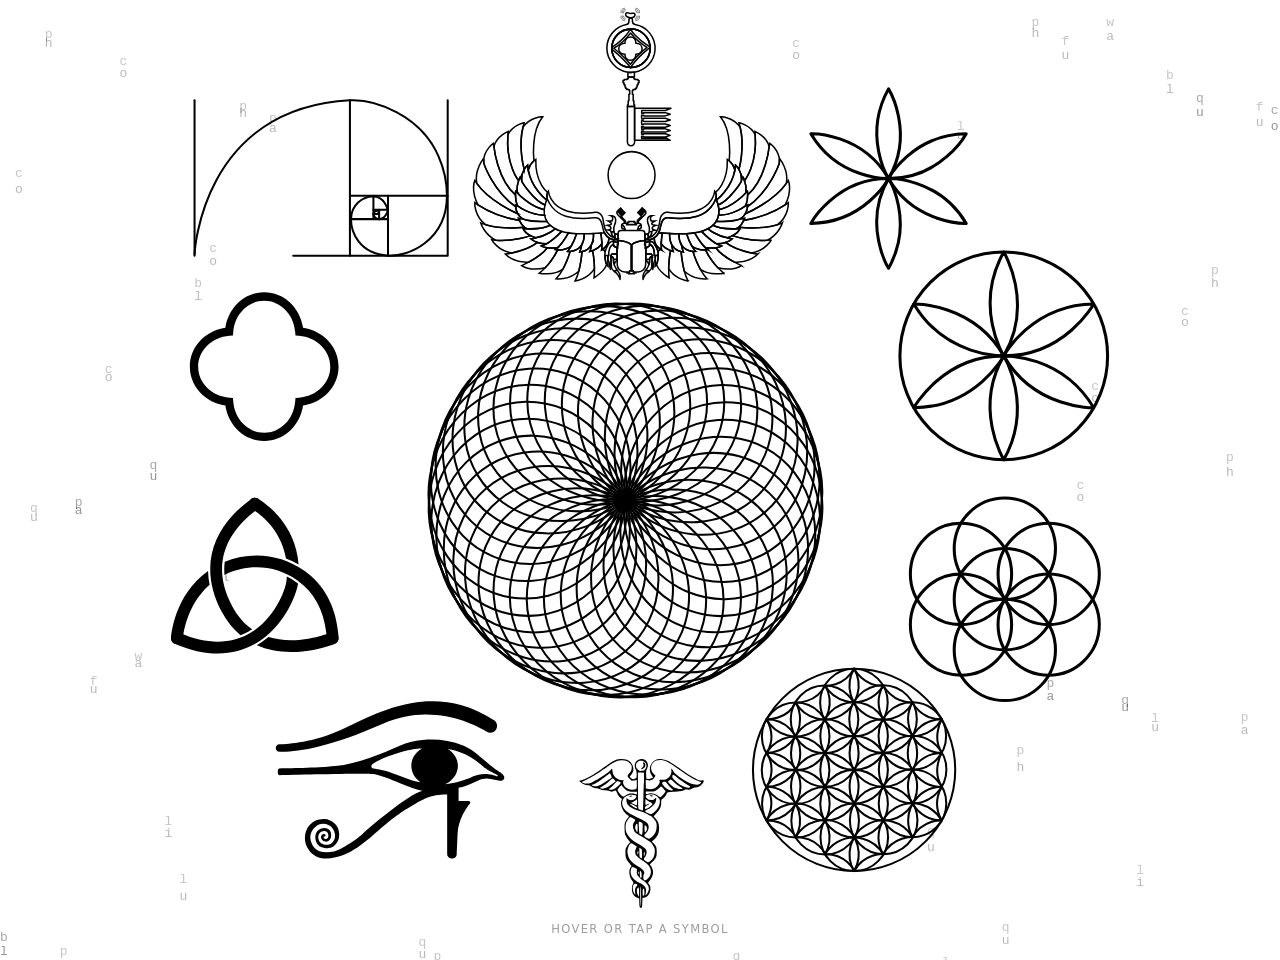
==== index.html @ 52371095 "Keep Matrix rain behind sigil; use cosmology phrases White plate under art, no opacity dulling; dark" ====
<!DOCTYPE html>
<html lang="en">
<head>
  <meta charset="UTF-8" />
  <meta name="viewport" content="width=device-width, initial-scale=1" />
  <meta name="description" content="Blessed Raven — landing." />
  <meta name="theme-color" content="#ffffff" />
  <title>Blessed Raven</title>
  <link rel="stylesheet" href="styles.css" />
</head>
<body>
  <main class="landing" id="top" aria-label="Blessed Raven">
    <canvas class="matrix" data-matrix aria-hidden="true"></canvas>
    <div class="mark" data-mark>
      <div class="mark-plate" aria-hidden="true"></div>
      <div class="mark-host" data-mark-host></div>
      <svg class="hits" viewBox="0 0 923.86 886.31" role="group" aria-label="Sigil links">
        <!-- Center stays still -->
        <a class="hotspot hotspot-center" href="#" aria-label="Blessed Raven — home">
          <circle class="hit" cx="447.56" cy="484.96" r="155" />
          <text class="hit-label" x="447.56" y="484.96" text-anchor="middle" dy="0.35em">Home</text>
        </a>

        <!-- Outer hotspots track the orbit -->
        <g class="hits-orbit">
          <!-- N — crow → GitHub -->
          <a class="hotspot" href="https://github.com/BlessedRaven/blessedraven" aria-label="GitHub" rel="noopener noreferrer" target="_blank">
            <circle class="hit" cx="453.56" cy="145" r="100" />
            <text class="hit-label" x="453.56" y="145" text-anchor="middle" dy="0.35em">GitHub</text>
          </a>
          <!-- NW -->
          <a class="hotspot is-soon" href="#soon" aria-label="Archive — coming soon">
            <circle class="hit" cx="148" cy="167" r="90" />
            <text class="hit-label" x="148" y="167" text-anchor="middle" dy="0.35em">Archive</text>
          </a>
          <!-- W -->
          <a class="hotspot is-soon" href="#soon" aria-label="Orbit — coming soon">
            <circle class="hit" cx="91.8" cy="353" r="85" />
            <text class="hit-label" x="91.8" y="353" text-anchor="middle" dy="0.35em">Orbit</text>
          </a>
          <!-- SW -->
          <a class="hotspot is-soon" href="#soon" aria-label="Wings — coming soon">
            <circle class="hit" cx="90" cy="555" r="90" />
            <text class="hit-label" x="90" y="555" text-anchor="middle" dy="0.35em">Wings</text>
          </a>
          <!-- S — Fund placeholder (wire later) -->
          <a class="hotspot is-soon" href="#soon" aria-label="Fund — coming soon">
            <circle class="hit" cx="462" cy="820" r="90" />
            <text class="hit-label" x="462" y="820" text-anchor="middle" dy="0.35em">Fund</text>
          </a>
          <!-- SE -->
          <a class="hotspot is-soon" href="#soon" aria-label="Nest — coming soon">
            <circle class="hit" cx="672.71" cy="750.29" r="105" />
            <text class="hit-label" x="672.71" y="750.29" text-anchor="middle" dy="0.35em">Nest</text>
          </a>
          <!-- E -->
          <a class="hotspot is-soon" href="#soon" aria-label="Lattice — coming soon">
            <circle class="hit" cx="821.16" cy="582.19" r="100" />
            <text class="hit-label" x="821.16" y="582.19" text-anchor="middle" dy="0.35em">Lattice</text>
          </a>
          <!-- NE -->
          <a class="hotspot is-soon" href="#soon" aria-label="Bloom — coming soon">
            <circle class="hit" cx="820.1" cy="342.59" r="100" />
            <text class="hit-label" x="820.1" y="342.59" text-anchor="middle" dy="0.35em">Bloom</text>
          </a>
        </g>
      </svg>
    </div>
    <p class="hint">Hover or tap a symbol</p>
    <p id="soon" class="soon" tabindex="-1">Coming soon.</p>
  </main>
  <script src="app.js" defer></script>
</body>
</html>
---- styles.css ----
/* Blessed Raven — landing (A breathe + C outer orbit) */

*,
*::before,
*::after {
  box-sizing: border-box;
}

html,
body {
  margin: 0;
  min-height: 100%;
  background: #fff;
  color: #121212;
  font-family: system-ui, -apple-system, Segoe UI, Roboto, Helvetica, Arial, sans-serif;
  -webkit-font-smoothing: antialiased;
}

body {
  min-height: 100vh;
  min-height: 100dvh;
  overflow-x: hidden;
}

.landing {
  position: relative;
  min-height: 100vh;
  min-height: 100dvh;
  display: flex;
  flex-direction: column;
  align-items: center;
  justify-content: center;
  gap: 0.85rem;
  padding:
    max(0.5rem, env(safe-area-inset-top))
    max(0.35rem, env(safe-area-inset-right))
    max(0.75rem, env(safe-area-inset-bottom))
    max(0.35rem, env(safe-area-inset-left));
  background: #fff;
  overflow: hidden;
}

.matrix {
  position: absolute;
  inset: 0;
  width: 100%;
  height: 100%;
  z-index: 0;
  pointer-events: none;
  opacity: 1;
}

.landing > .mark,
.landing > .hint,
.landing > .soon {
  position: relative;
  z-index: 1;
}

.mark {
  position: relative;
  /* Near full-viewport / ~2x prior presence */
  width: min(100vw, calc(100dvh * 923.86 / 886.31), 2000px);
  max-width: none;
  aspect-ratio: 923.86 / 886.31;
  transform-origin: 50% 55%;
  will-change: transform, filter;
  isolation: isolate;
}

/* Keeps Matrix rain from showing through / tinting the black strokes */
.mark-plate {
  position: absolute;
  inset: 4%;
  border-radius: 50%;
  background: #fff;
  z-index: 0;
  pointer-events: none;
}

.mark-host,
.hits {
  z-index: 1;
}

/* A — quiet breathe on the whole mark */
.mark.is-ready {
  animation: br-breathe 9.5s cubic-bezier(0.45, 0.05, 0.55, 0.95) infinite;
  filter: drop-shadow(0 0 0 rgba(18, 18, 18, 0));
}

@keyframes br-breathe {
  0%,
  100% {
    transform: scale(1);
    filter: drop-shadow(0 0 2px rgba(18, 18, 18, 0.08));
  }
  50% {
    transform: scale(1.082);
    filter: drop-shadow(0 0 42px rgba(18, 18, 18, 0.32));
  }
}

/* Center expands a touch more (lungs); outer lag via delayed orbit breathe */
.mark-host svg.sigil .center {
  transform-box: view-box;
  transform-origin: 447.56px 484.96px;
  animation: br-center-breath 9.5s cubic-bezier(0.45, 0.05, 0.55, 0.95) infinite;
}

@keyframes br-center-breath {
  0%,
  100% {
    transform: scale(1);
  }
  50% {
    transform: scale(1.052);
  }
}

.mark-host,
.mark-host svg.sigil,
.mark-host img.sigil-fallback {
  position: absolute;
  inset: 0;
  width: 100%;
  height: 100%;
  display: block;
  overflow: visible;
  pointer-events: none;
  user-select: none;
  -webkit-user-drag: none;
}

.mark-host img.sigil-fallback {
  object-fit: contain;
}

/* C — outer symbols slow orbit; center group stays still */
.mark-host svg.sigil .orbit,
.hits .hits-orbit {
  transform-box: view-box;
  transform-origin: 447.56px 484.96px;
  animation: br-orbit 24s ease-in-out infinite;
}

/* Outer ring lag-breathe (opacity/glow only so it doesn't fight rotate transform) */
.mark-host svg.sigil .orbit {
  animation: br-orbit 24s ease-in-out infinite;
}

@keyframes br-orbit {
  0%,
  100% {
    transform: rotate(-6.75deg);
  }
  50% {
    transform: rotate(6.75deg);
  }
}

/* Per-symbol shimmer / micro-pulse on outer art */
.mark-host svg.sigil .orbit > * {
  transform-box: fill-box;
  transform-origin: center;
  animation: br-symbol-pulse 5.5s ease-in-out infinite;
}

.mark-host svg.sigil .orbit > *:nth-child(1) { animation-delay: 0s; }
.mark-host svg.sigil .orbit > *:nth-child(2) { animation-delay: 0.4s; }
.mark-host svg.sigil .orbit > *:nth-child(3) { animation-delay: 0.8s; }
.mark-host svg.sigil .orbit > *:nth-child(4) { animation-delay: 1.2s; }
.mark-host svg.sigil .orbit > *:nth-child(5) { animation-delay: 1.6s; }
.mark-host svg.sigil .orbit > *:nth-child(6) { animation-delay: 2s; }
.mark-host svg.sigil .orbit > *:nth-child(7) { animation-delay: 2.4s; }
.mark-host svg.sigil .orbit > *:nth-child(8) { animation-delay: 2.8s; }
.mark-host svg.sigil .orbit > *:nth-child(n+9) { animation-delay: 3.2s; }

@keyframes br-symbol-pulse {
  0%,
  100% {
    filter: drop-shadow(0 0 0 transparent);
  }
  50% {
    filter: drop-shadow(0 0 10px rgba(18, 18, 18, 0.3));
  }
}

.hits .hits-orbit .hotspot {
  transform-box: fill-box;
  transform-origin: center;
  animation: br-hit-bob 4.8s ease-in-out infinite;
}

.hits .hits-orbit .hotspot:nth-child(1) { animation-delay: 0s; }
.hits .hits-orbit .hotspot:nth-child(2) { animation-delay: 0.35s; }
.hits .hits-orbit .hotspot:nth-child(3) { animation-delay: 0.7s; }
.hits .hits-orbit .hotspot:nth-child(4) { animation-delay: 1.05s; }
.hits .hits-orbit .hotspot:nth-child(5) { animation-delay: 1.4s; }
.hits .hits-orbit .hotspot:nth-child(6) { animation-delay: 1.75s; }
.hits .hits-orbit .hotspot:nth-child(7) { animation-delay: 2.1s; }
.hits .hits-orbit .hotspot:nth-child(8) { animation-delay: 2.45s; }

@keyframes br-hit-bob {
  0%,
  100% {
    transform: scale(1);
  }
  50% {
    transform: scale(1.06);
  }
}

.hits {
  position: absolute;
  inset: 0;
  width: 100%;
  height: 100%;
  overflow: visible;
}

.hits .hotspot {
  pointer-events: auto;
  cursor: pointer;
  outline: none;
}

.hits .hit {
  fill: rgba(18, 18, 18, 0);
  stroke: rgba(18, 18, 18, 0);
  stroke-width: 2;
  transition: fill 160ms ease, stroke 160ms ease;
}

.hits .hit-label {
  fill: #121212;
  font-family: system-ui, -apple-system, Segoe UI, Roboto, Helvetica, Arial, sans-serif;
  font-size: 26px;
  font-weight: 600;
  letter-spacing: 0.02em;
  opacity: 0;
  pointer-events: none;
  paint-order: stroke fill;
  stroke: rgba(255, 255, 255, 0.94);
  stroke-width: 6px;
  stroke-linejoin: round;
  transition: opacity 160ms ease;
}

.hits .hotspot:hover .hit,
.hits .hotspot:focus-visible .hit {
  fill: rgba(18, 18, 18, 0.06);
  stroke: rgba(18, 18, 18, 0.55);
}

.hits .hotspot:hover .hit-label,
.hits .hotspot:focus-visible .hit-label {
  opacity: 1;
}

.hits .hotspot.is-soon:hover .hit,
.hits .hotspot.is-soon:focus-visible .hit {
  fill: rgba(18, 18, 18, 0.04);
  stroke: rgba(18, 18, 18, 0.28);
}

.hint {
  margin: 0;
  font-size: 0.72rem;
  letter-spacing: 0.12em;
  text-transform: uppercase;
  color: rgba(18, 18, 18, 0.42);
}

.soon {
  position: absolute;
  width: 1px;
  height: 1px;
  padding: 0;
  margin: -1px;
  overflow: hidden;
  clip: rect(0, 0, 0, 0);
  white-space: nowrap;
  border: 0;
}

.soon:focus {
  position: static;
  width: auto;
  height: auto;
  margin: 0;
  clip: auto;
  overflow: visible;
  white-space: normal;
  font-size: 0.9rem;
  color: rgba(18, 18, 18, 0.55);
  outline: 2px solid rgba(18, 18, 18, 0.35);
  outline-offset: 4px;
  padding: 0.35rem 0.6rem;
}

@media (max-width: 640px) {
  .mark {
    width: min(100vw, calc(100dvh * 923.86 / 886.31), 2000px);
  }

  .hits .hit-label {
    font-size: 32px;
  }

  .hint {
    font-size: 0.66rem;
  }
}

@media (prefers-reduced-motion: reduce) {
  .matrix {
    display: none;
  }

  .mark.is-ready,
  .mark-host svg.sigil .center,
  .mark-host svg.sigil .orbit,
  .mark-host svg.sigil .orbit > *,
  .hits .hits-orbit,
  .hits .hits-orbit .hotspot {
    animation: none !important;
  }

  .mark {
    opacity: 1;
    transform: none;
    filter: none;
  }

  .hits .hit,
  .hits .hit-label {
    transition: none;
  }
}
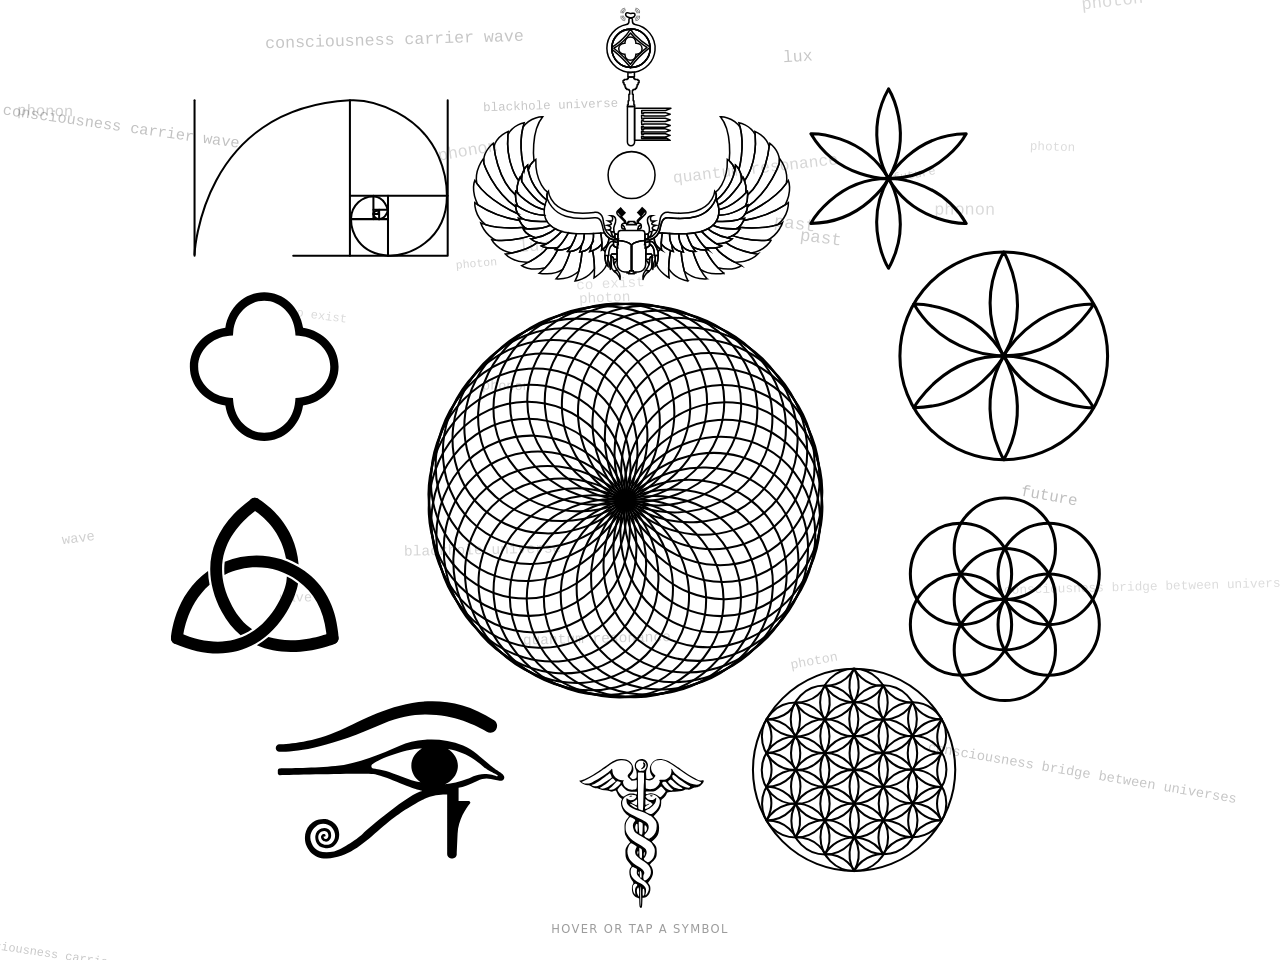
==== commit 31993a7b: "Rebuild landing: 360 orbit, softer breath, floating phrases Remove white box; replace Matrix columns" ====
--- a/index.html
+++ b/index.html
@@ -12,7 +12,6 @@
   <main class="landing" id="top" aria-label="Blessed Raven">
     <canvas class="matrix" data-matrix aria-hidden="true"></canvas>
     <div class="mark" data-mark>
-      <div class="mark-plate" aria-hidden="true"></div>
       <div class="mark-host" data-mark-host></div>
       <svg class="hits" viewBox="0 0 923.86 886.31" role="group" aria-label="Sigil links">
         <!-- Center stays still -->
--- a/styles.css
+++ b/styles.css
@@ -1,4 +1,4 @@
-/* Blessed Raven — landing (A breathe + C outer orbit) */
+/* Blessed Raven — landing: soft breath + 360° outer orbit + floating phrases */
 
 *,
 *::before,
@@ -47,7 +47,7 @@
   height: 100%;
   z-index: 0;
   pointer-events: none;
-  opacity: 1;
+  opacity: 0.9;
 }
 
 .landing > .mark,
@@ -59,62 +59,26 @@
 
 .mark {
   position: relative;
-  /* Near full-viewport / ~2x prior presence */
   width: min(100vw, calc(100dvh * 923.86 / 886.31), 2000px);
   max-width: none;
   aspect-ratio: 923.86 / 886.31;
   transform-origin: 50% 55%;
   will-change: transform, filter;
-  isolation: isolate;
-}
-
-/* Keeps Matrix rain from showing through / tinting the black strokes */
-.mark-plate {
-  position: absolute;
-  inset: 4%;
-  border-radius: 50%;
-  background: #fff;
-  z-index: 0;
-  pointer-events: none;
-}
-
-.mark-host,
-.hits {
-  z-index: 1;
-}
-
-/* A — quiet breathe on the whole mark */
+}
+
 .mark.is-ready {
-  animation: br-breathe 9.5s cubic-bezier(0.45, 0.05, 0.55, 0.95) infinite;
-  filter: drop-shadow(0 0 0 rgba(18, 18, 18, 0));
+  animation: br-breathe 11s cubic-bezier(0.45, 0.05, 0.55, 0.95) infinite;
 }
 
 @keyframes br-breathe {
   0%,
   100% {
     transform: scale(1);
-    filter: drop-shadow(0 0 2px rgba(18, 18, 18, 0.08));
+    filter: drop-shadow(0 0 1px rgba(18, 18, 18, 0.05));
   }
   50% {
-    transform: scale(1.082);
-    filter: drop-shadow(0 0 42px rgba(18, 18, 18, 0.32));
-  }
-}
-
-/* Center expands a touch more (lungs); outer lag via delayed orbit breathe */
-.mark-host svg.sigil .center {
-  transform-box: view-box;
-  transform-origin: 447.56px 484.96px;
-  animation: br-center-breath 9.5s cubic-bezier(0.45, 0.05, 0.55, 0.95) infinite;
-}
-
-@keyframes br-center-breath {
-  0%,
-  100% {
-    transform: scale(1);
-  }
-  50% {
-    transform: scale(1.052);
+    transform: scale(1.04);
+    filter: drop-shadow(0 0 18px rgba(18, 18, 18, 0.16));
   }
 }
 
@@ -136,78 +100,36 @@
   object-fit: contain;
 }
 
-/* C — outer symbols slow orbit; center group stays still */
+.mark-host svg.sigil .center {
+  transform-box: view-box;
+  transform-origin: 447.56px 484.96px;
+  animation: br-center-breath 11s cubic-bezier(0.45, 0.05, 0.55, 0.95) infinite;
+}
+
+@keyframes br-center-breath {
+  0%,
+  100% {
+    transform: scale(1);
+  }
+  50% {
+    transform: scale(1.02);
+  }
+}
+
+/* Outer symbols + hotspots: full 360° around center */
 .mark-host svg.sigil .orbit,
 .hits .hits-orbit {
   transform-box: view-box;
   transform-origin: 447.56px 484.96px;
-  animation: br-orbit 24s ease-in-out infinite;
-}
-
-/* Outer ring lag-breathe (opacity/glow only so it doesn't fight rotate transform) */
-.mark-host svg.sigil .orbit {
-  animation: br-orbit 24s ease-in-out infinite;
-}
-
-@keyframes br-orbit {
-  0%,
-  100% {
-    transform: rotate(-6.75deg);
-  }
-  50% {
-    transform: rotate(6.75deg);
-  }
-}
-
-/* Per-symbol shimmer / micro-pulse on outer art */
-.mark-host svg.sigil .orbit > * {
-  transform-box: fill-box;
-  transform-origin: center;
-  animation: br-symbol-pulse 5.5s ease-in-out infinite;
-}
-
-.mark-host svg.sigil .orbit > *:nth-child(1) { animation-delay: 0s; }
-.mark-host svg.sigil .orbit > *:nth-child(2) { animation-delay: 0.4s; }
-.mark-host svg.sigil .orbit > *:nth-child(3) { animation-delay: 0.8s; }
-.mark-host svg.sigil .orbit > *:nth-child(4) { animation-delay: 1.2s; }
-.mark-host svg.sigil .orbit > *:nth-child(5) { animation-delay: 1.6s; }
-.mark-host svg.sigil .orbit > *:nth-child(6) { animation-delay: 2s; }
-.mark-host svg.sigil .orbit > *:nth-child(7) { animation-delay: 2.4s; }
-.mark-host svg.sigil .orbit > *:nth-child(8) { animation-delay: 2.8s; }
-.mark-host svg.sigil .orbit > *:nth-child(n+9) { animation-delay: 3.2s; }
-
-@keyframes br-symbol-pulse {
-  0%,
-  100% {
-    filter: drop-shadow(0 0 0 transparent);
-  }
-  50% {
-    filter: drop-shadow(0 0 10px rgba(18, 18, 18, 0.3));
-  }
-}
-
-.hits .hits-orbit .hotspot {
-  transform-box: fill-box;
-  transform-origin: center;
-  animation: br-hit-bob 4.8s ease-in-out infinite;
-}
-
-.hits .hits-orbit .hotspot:nth-child(1) { animation-delay: 0s; }
-.hits .hits-orbit .hotspot:nth-child(2) { animation-delay: 0.35s; }
-.hits .hits-orbit .hotspot:nth-child(3) { animation-delay: 0.7s; }
-.hits .hits-orbit .hotspot:nth-child(4) { animation-delay: 1.05s; }
-.hits .hits-orbit .hotspot:nth-child(5) { animation-delay: 1.4s; }
-.hits .hits-orbit .hotspot:nth-child(6) { animation-delay: 1.75s; }
-.hits .hits-orbit .hotspot:nth-child(7) { animation-delay: 2.1s; }
-.hits .hits-orbit .hotspot:nth-child(8) { animation-delay: 2.45s; }
-
-@keyframes br-hit-bob {
-  0%,
-  100% {
-    transform: scale(1);
-  }
-  50% {
-    transform: scale(1.06);
+  animation: br-orbit-spin 80s linear infinite;
+}
+
+@keyframes br-orbit-spin {
+  from {
+    transform: rotate(0deg);
+  }
+  to {
+    transform: rotate(360deg);
   }
 }
 
@@ -321,14 +243,11 @@
   .mark.is-ready,
   .mark-host svg.sigil .center,
   .mark-host svg.sigil .orbit,
-  .mark-host svg.sigil .orbit > *,
-  .hits .hits-orbit,
-  .hits .hits-orbit .hotspot {
+  .hits .hits-orbit {
     animation: none !important;
   }
 
   .mark {
-    opacity: 1;
     transform: none;
     filter: none;
   }
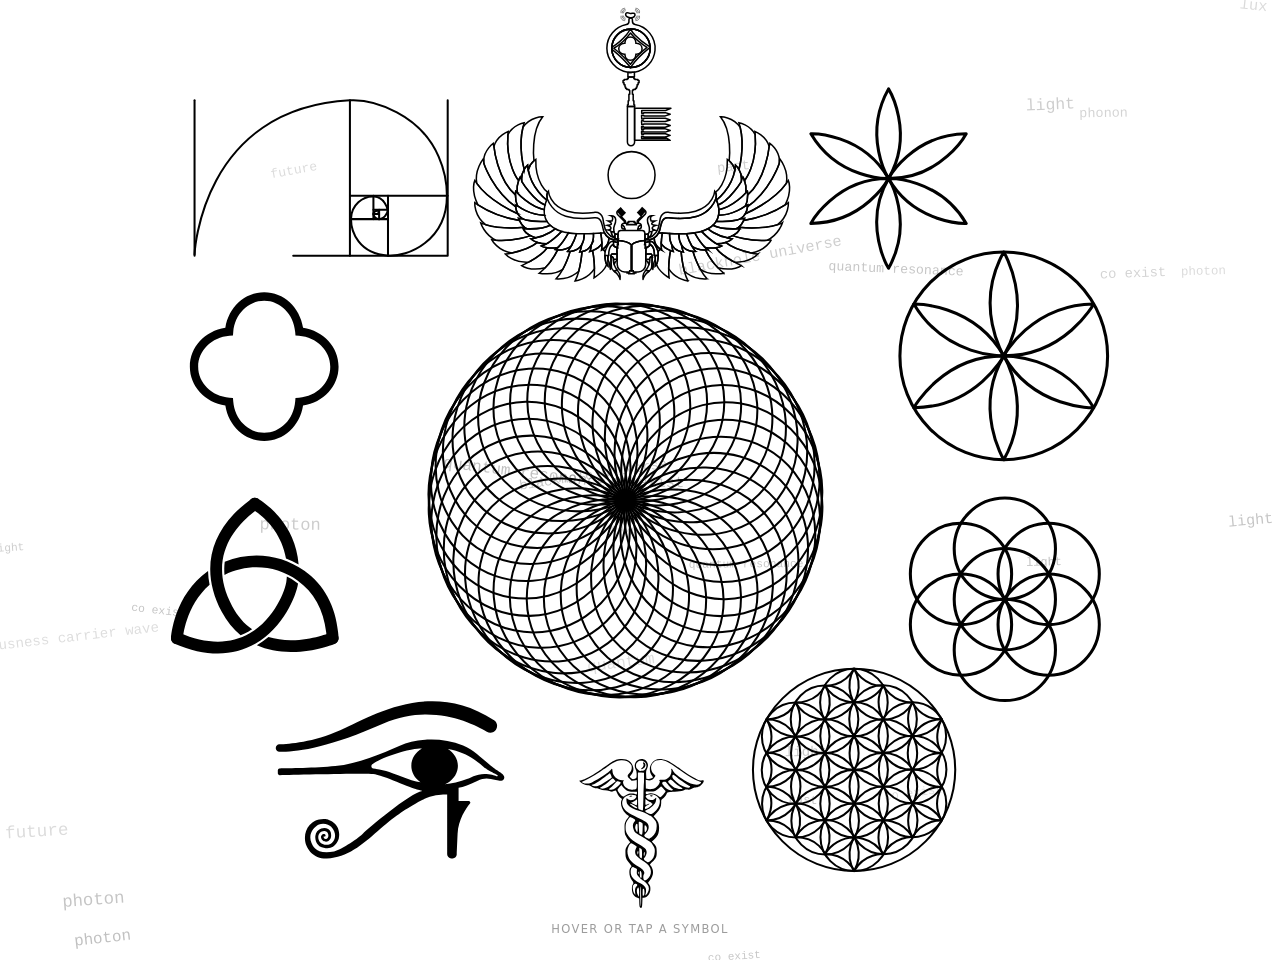
==== commit 95faee0c: "Per-symbol hover: wrap orbit pieces, dim siblings Map each .orbit child to hotspot ids via getBBox c" ====
--- a/index.html
+++ b/index.html
@@ -15,7 +15,7 @@
       <div class="mark-host" data-mark-host></div>
       <svg class="hits" viewBox="0 0 923.86 886.31" role="group" aria-label="Sigil links">
         <!-- Center stays still -->
-        <a class="hotspot hotspot-center" href="#" aria-label="Blessed Raven — home">
+        <a class="hotspot hotspot-center" data-sym="center" href="#" aria-label="Blessed Raven — home">
           <circle class="hit" cx="447.56" cy="484.96" r="155" />
           <text class="hit-label" x="447.56" y="484.96" text-anchor="middle" dy="0.35em">Home</text>
         </a>
@@ -23,42 +23,42 @@
         <!-- Outer hotspots track the orbit -->
         <g class="hits-orbit">
           <!-- N — crow → GitHub -->
-          <a class="hotspot" href="https://github.com/BlessedRaven/blessedraven" aria-label="GitHub" rel="noopener noreferrer" target="_blank">
+          <a class="hotspot" href="https://github.com/BlessedRaven/blessedraven" data-sym="n" aria-label="GitHub" rel="noopener noreferrer" target="_blank">
             <circle class="hit" cx="453.56" cy="145" r="100" />
             <text class="hit-label" x="453.56" y="145" text-anchor="middle" dy="0.35em">GitHub</text>
           </a>
           <!-- NW -->
-          <a class="hotspot is-soon" href="#soon" aria-label="Archive — coming soon">
+          <a class="hotspot is-soon" href="#soon" data-sym="nw" aria-label="Archive — coming soon">
             <circle class="hit" cx="148" cy="167" r="90" />
             <text class="hit-label" x="148" y="167" text-anchor="middle" dy="0.35em">Archive</text>
           </a>
           <!-- W -->
-          <a class="hotspot is-soon" href="#soon" aria-label="Orbit — coming soon">
+          <a class="hotspot is-soon" href="#soon" data-sym="w" aria-label="Orbit — coming soon">
             <circle class="hit" cx="91.8" cy="353" r="85" />
             <text class="hit-label" x="91.8" y="353" text-anchor="middle" dy="0.35em">Orbit</text>
           </a>
           <!-- SW -->
-          <a class="hotspot is-soon" href="#soon" aria-label="Wings — coming soon">
+          <a class="hotspot is-soon" href="#soon" data-sym="sw" aria-label="Wings — coming soon">
             <circle class="hit" cx="90" cy="555" r="90" />
             <text class="hit-label" x="90" y="555" text-anchor="middle" dy="0.35em">Wings</text>
           </a>
           <!-- S — Fund placeholder (wire later) -->
-          <a class="hotspot is-soon" href="#soon" aria-label="Fund — coming soon">
+          <a class="hotspot is-soon" href="#soon" data-sym="s" aria-label="Fund — coming soon">
             <circle class="hit" cx="462" cy="820" r="90" />
             <text class="hit-label" x="462" y="820" text-anchor="middle" dy="0.35em">Fund</text>
           </a>
           <!-- SE -->
-          <a class="hotspot is-soon" href="#soon" aria-label="Nest — coming soon">
+          <a class="hotspot is-soon" href="#soon" data-sym="se" aria-label="Nest — coming soon">
             <circle class="hit" cx="672.71" cy="750.29" r="105" />
             <text class="hit-label" x="672.71" y="750.29" text-anchor="middle" dy="0.35em">Nest</text>
           </a>
           <!-- E -->
-          <a class="hotspot is-soon" href="#soon" aria-label="Lattice — coming soon">
+          <a class="hotspot is-soon" href="#soon" data-sym="e" aria-label="Lattice — coming soon">
             <circle class="hit" cx="821.16" cy="582.19" r="100" />
             <text class="hit-label" x="821.16" y="582.19" text-anchor="middle" dy="0.35em">Lattice</text>
           </a>
           <!-- NE -->
-          <a class="hotspot is-soon" href="#soon" aria-label="Bloom — coming soon">
+          <a class="hotspot is-soon" href="#soon" data-sym="ne" aria-label="Bloom — coming soon">
             <circle class="hit" cx="820.1" cy="342.59" r="100" />
             <text class="hit-label" x="820.1" y="342.59" text-anchor="middle" dy="0.35em">Bloom</text>
           </a>
--- a/styles.css
+++ b/styles.css
@@ -1,4 +1,4 @@
-/* Blessed Raven — landing: soft breath + 360° outer orbit + floating phrases */
+/* Blessed Raven — landing: soft breath + 360° outer orbit + per-symbol hover + floating phrases */
 
 *,
 *::before,
@@ -103,6 +103,7 @@
 .mark-host svg.sigil .center {
   transform-box: view-box;
   transform-origin: 447.56px 484.96px;
+  transition: transform 180ms ease, filter 180ms ease;
   animation: br-center-breath 11s cubic-bezier(0.45, 0.05, 0.55, 0.95) infinite;
 }
 
@@ -131,6 +132,35 @@
   to {
     transform: rotate(360deg);
   }
+}
+
+/* Per-symbol hover: each outer piece scales/glows alone; siblings dim */
+.mark-host svg.sigil .sym {
+  transform-box: fill-box;
+  transform-origin: center;
+  transition: transform 180ms ease, opacity 180ms ease, filter 180ms ease;
+}
+
+.mark-host svg.sigil .sym.is-active {
+  transform: scale(1.16);
+  filter: drop-shadow(0 0 14px rgba(18, 18, 18, 0.42));
+}
+
+.mark-host svg.sigil .sym.is-dim {
+  opacity: 0.3;
+}
+
+/* Center is separate from orbit .sym wrappers */
+.mark-host svg.sigil .center.is-active {
+  animation-play-state: paused;
+  transform: scale(1.16);
+  filter: drop-shadow(0 0 14px rgba(18, 18, 18, 0.42));
+}
+
+/* Pause 360° orbit while a hotspot is hovered / focused */
+.mark.is-paused .mark-host svg.sigil .orbit,
+.mark.is-paused .hits .hits-orbit {
+  animation-play-state: paused;
 }
 
 .hits {
@@ -253,7 +283,14 @@
   }
 
   .hits .hit,
-  .hits .hit-label {
+  .hits .hit-label,
+  .mark-host svg.sigil .sym {
     transition: none;
   }
-}
+
+  .mark-host svg.sigil .sym.is-active,
+  .mark-host svg.sigil .center.is-active {
+    transform: none;
+    filter: none;
+  }
+}
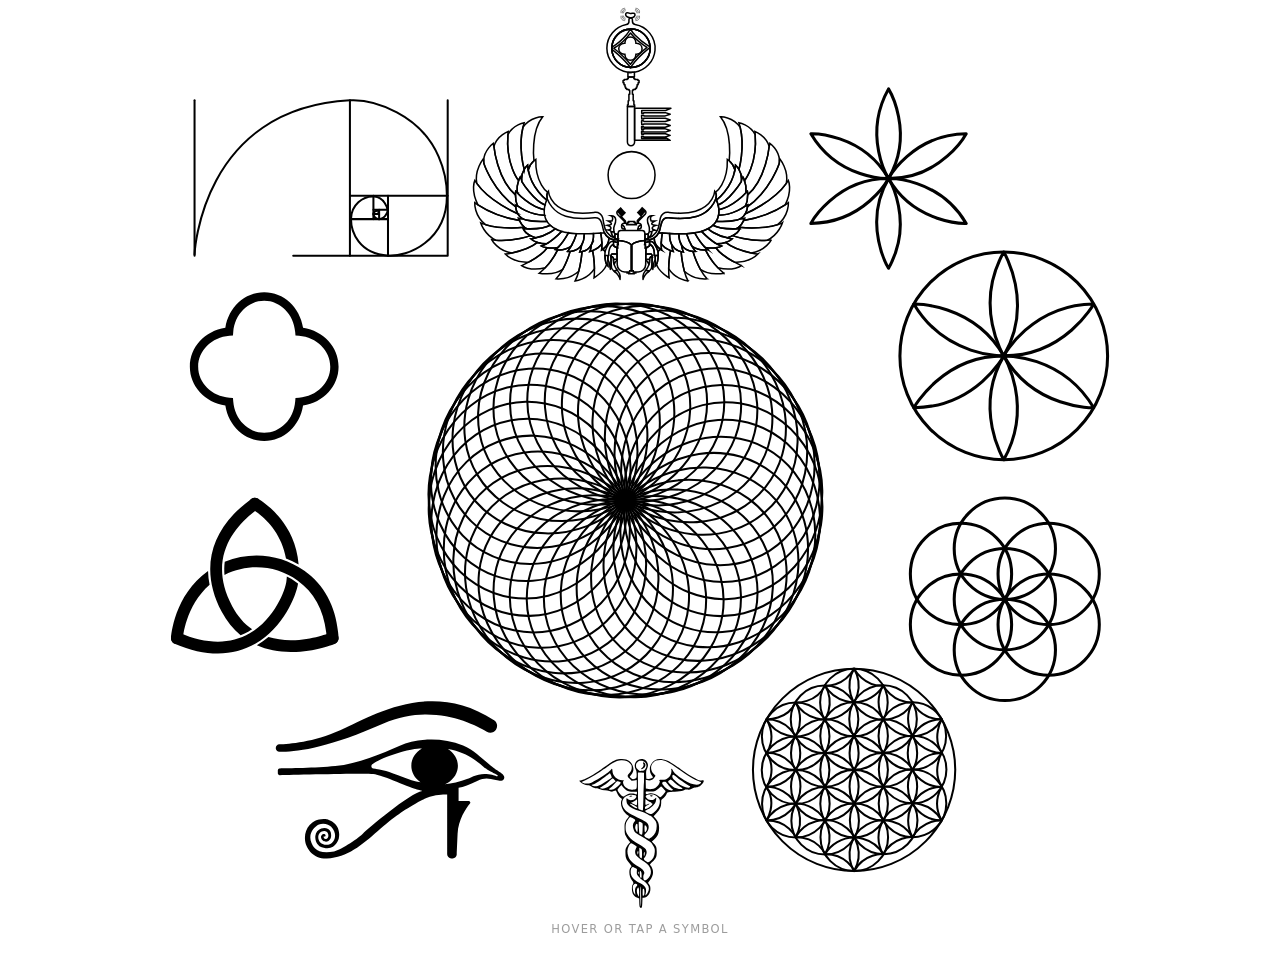
==== commit d9b25d4d: "Per-symbol 360 hover spins; remove floating phrases Each node spins alone on hover; siblings dim; no" ====
--- a/index.html
+++ b/index.html
@@ -10,7 +10,6 @@
 </head>
 <body>
   <main class="landing" id="top" aria-label="Blessed Raven">
-    <canvas class="matrix" data-matrix aria-hidden="true"></canvas>
     <div class="mark" data-mark>
       <div class="mark-host" data-mark-host></div>
       <svg class="hits" viewBox="0 0 923.86 886.31" role="group" aria-label="Sigil links">
--- a/styles.css
+++ b/styles.css
@@ -40,15 +40,6 @@
   overflow: hidden;
 }
 
-.matrix {
-  position: absolute;
-  inset: 0;
-  width: 100%;
-  height: 100%;
-  z-index: 0;
-  pointer-events: none;
-  opacity: 0.9;
-}
 
 .landing > .mark,
 .landing > .hint,
@@ -125,6 +116,11 @@
   animation: br-orbit-spin 80s linear infinite;
 }
 
+.mark.is-hovering .orbit,
+.mark.is-hovering .hits-orbit {
+  animation-play-state: paused;
+}
+
 @keyframes br-orbit-spin {
   from {
     transform: rotate(0deg);
@@ -134,33 +130,46 @@
   }
 }
 
-/* Per-symbol hover: each outer piece scales/glows alone; siblings dim */
+/* Isolation rule: hover scale/glow ONLY on the matched .sym / .center.is-active.
+   Never transform .sigil or .orbit as a whole for hover. Dim siblings OK. */
 .mark-host svg.sigil .sym {
   transform-box: fill-box;
   transform-origin: center;
   transition: transform 180ms ease, opacity 180ms ease, filter 180ms ease;
 }
 
+/* Each symbol: own 360° spin on hover (direction/speed differ) */
 .mark-host svg.sigil .sym.is-active {
-  transform: scale(1.16);
-  filter: drop-shadow(0 0 14px rgba(18, 18, 18, 0.42));
-}
+  filter: drop-shadow(0 0 12px rgba(18, 18, 18, 0.35));
+  animation: br-sym-cw 0.9s linear 1;
+}
+
+.mark-host svg.sigil .sym[data-sym="n"].is-active { animation: br-sym-cw 0.85s linear 1; }
+.mark-host svg.sigil .sym[data-sym="ne"].is-active { animation: br-sym-ccw 1.05s linear 1; }
+.mark-host svg.sigil .sym[data-sym="e"].is-active { animation: br-sym-cw 0.7s linear 1; }
+.mark-host svg.sigil .sym[data-sym="se"].is-active { animation: br-sym-ccw 1.2s linear 1; }
+.mark-host svg.sigil .sym[data-sym="s"].is-active { animation: br-sym-cw 0.95s linear 1; }
+.mark-host svg.sigil .sym[data-sym="sw"].is-active { animation: br-sym-ccw 0.8s linear 1; }
+.mark-host svg.sigil .sym[data-sym="w"].is-active { animation: br-sym-cw 1.1s linear 1; }
+.mark-host svg.sigil .sym[data-sym="nw"].is-active { animation: br-sym-ccw 0.75s linear 1; }
 
 .mark-host svg.sigil .sym.is-dim {
-  opacity: 0.3;
-}
-
-/* Center is separate from orbit .sym wrappers */
+  opacity: 0.28;
+}
+
 .mark-host svg.sigil .center.is-active {
-  animation-play-state: paused;
-  transform: scale(1.16);
-  filter: drop-shadow(0 0 14px rgba(18, 18, 18, 0.42));
-}
-
-/* Pause 360° orbit while a hotspot is hovered / focused */
-.mark.is-paused .mark-host svg.sigil .orbit,
-.mark.is-paused .hits .hits-orbit {
-  animation-play-state: paused;
+  animation: br-sym-cw 1.15s linear 1;
+  filter: drop-shadow(0 0 16px rgba(18, 18, 18, 0.4));
+}
+
+@keyframes br-sym-cw {
+  from { transform: rotate(0deg) scale(1.08); }
+  to { transform: rotate(360deg) scale(1.08); }
+}
+
+@keyframes br-sym-ccw {
+  from { transform: rotate(0deg) scale(1.08); }
+  to { transform: rotate(-360deg) scale(1.08); }
 }
 
 .hits {
@@ -266,10 +275,6 @@
 }
 
 @media (prefers-reduced-motion: reduce) {
-  .matrix {
-    display: none;
-  }
-
   .mark.is-ready,
   .mark-host svg.sigil .center,
   .mark-host svg.sigil .orbit,
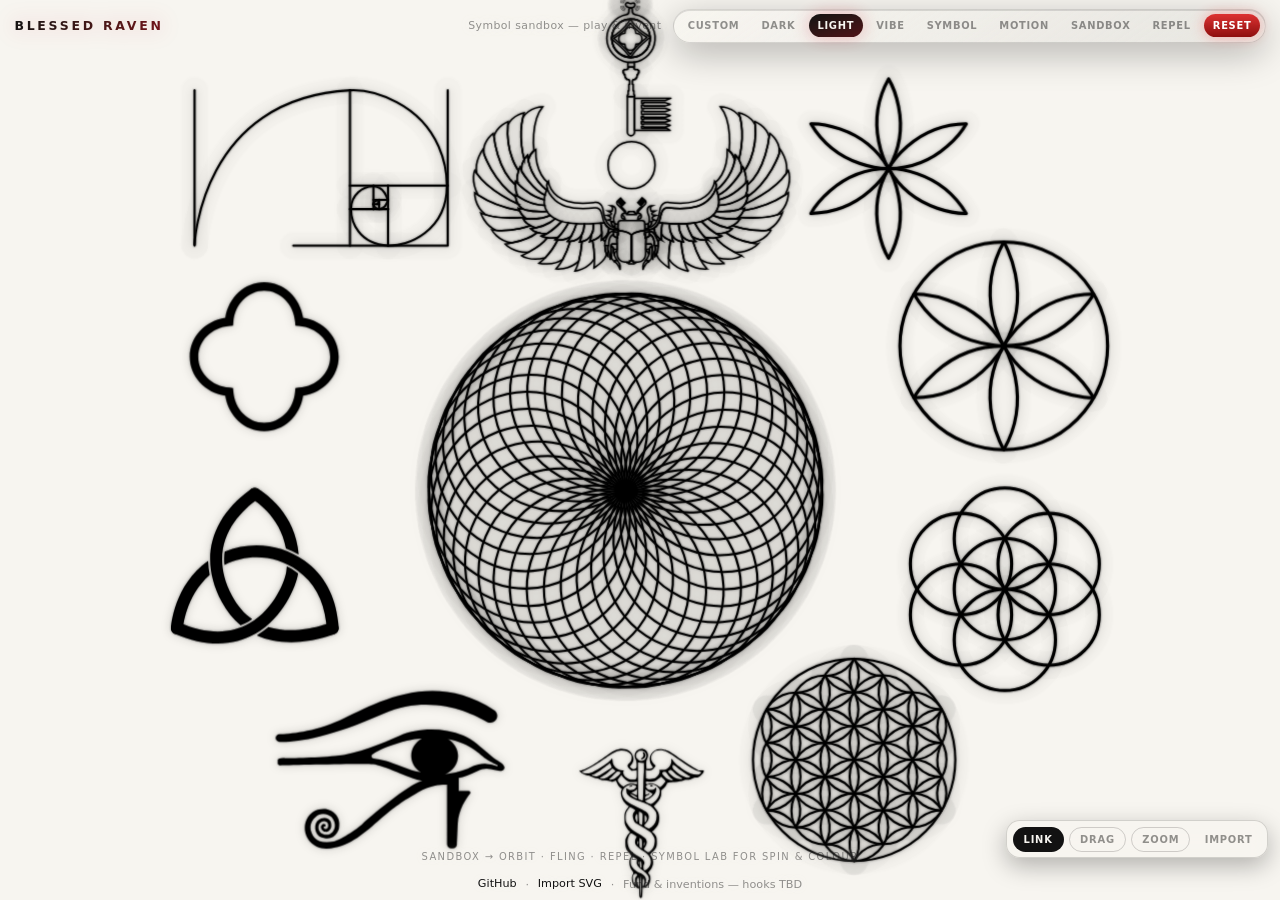
==== commit e17bbfdb: "Ship BR sandbox v1: Pair physics, Symbol lab, themes, import QC Port themes, Symbol panel, Motion ri" ====
--- a/index.html
+++ b/index.html
@@ -1,72 +1,223 @@
 <!DOCTYPE html>
-<html lang="en">
+<html lang="en" data-theme="light">
 <head>
   <meta charset="UTF-8" />
   <meta name="viewport" content="width=device-width, initial-scale=1" />
-  <meta name="description" content="Blessed Raven — landing." />
-  <meta name="theme-color" content="#ffffff" />
+  <meta name="description" content="Blessed Raven — symbol sandbox & inventions hub." />
+  <meta name="theme-color" content="#f7f5f0" />
   <title>Blessed Raven</title>
-  <link rel="stylesheet" href="styles.css" />
+  <script>
+    (function () {
+      try {
+        var t = localStorage.getItem("br-theme");
+        if (t === "vibe") t = "vibe-dark";
+        if (t === "custom") {
+          document.documentElement.setAttribute("data-theme", "light");
+          document.documentElement.setAttribute("data-br-mode", "custom");
+        } else if (t === "light" || t === "dark" || t === "vibe-dark" || t === "vibe-light") {
+          document.documentElement.setAttribute("data-theme", t);
+          document.documentElement.setAttribute("data-br-mode", t);
+        } else {
+          document.documentElement.setAttribute("data-theme", "light");
+          document.documentElement.setAttribute("data-br-mode", "light");
+        }
+        document.documentElement.setAttribute("data-colour", "off");
+      } catch (e) {}
+    })();
+  </script>
+  <link rel="stylesheet" href="styles.css?v=1" />
 </head>
 <body>
+  <header class="top">
+    <a class="brand" href="/">BLESSED RAVEN</a>
+    <div class="top-right">
+      <p class="tag" id="tagline">Symbol sandbox — play &amp; invent</p>
+      <div class="themes dash" role="group" aria-label="Controls">
+        <button type="button" data-theme-set="custom" aria-pressed="false" title="Your saved Custom setup">Custom</button>
+        <button type="button" data-theme-set="dark" aria-pressed="false">Dark</button>
+        <button type="button" data-theme-set="light" aria-pressed="true">Light</button>
+        <span class="vibe-wrap" data-vibe-wrap>
+          <button type="button" data-vibe-toggle aria-pressed="false" aria-expanded="false" aria-haspopup="true">Vibe</button>
+          <span class="vibe-menu" data-vibe-menu hidden>
+            <button type="button" data-theme-set="vibe-dark">Vibe Dark</button>
+            <button type="button" data-theme-set="vibe-light">Vibe Light</button>
+          </span>
+        </span>
+        <button type="button" data-panel-open="symbol" aria-pressed="false" aria-expanded="false" aria-controls="motion-panel" title="Symbol options">Symbol</button>
+        <span class="motion-wrap" data-motion-wrap>
+          <button type="button" data-motion-toggle aria-pressed="false" aria-expanded="false" aria-haspopup="true" title="Slow whole-sigil orbit">Motion</button>
+          <span class="motion-menu pin-menu" data-motion-menu hidden>
+            <button type="button" data-motion-spin="cw" aria-pressed="false">Clockwise</button>
+            <button type="button" data-motion-spin="ccw" aria-pressed="false">Anticlockwise</button>
+          </span>
+        </span>
+        <span class="pin-wrap" data-pin-wrap>
+          <button type="button" data-motion-pin aria-pressed="false" aria-expanded="false" aria-haspopup="true" title="Sandbox: drag, fling, orbit — double-click a shape to orbit it">Sandbox</button>
+          <span class="pin-menu" data-pin-menu hidden>
+            <button type="button" data-pin-cloud-orbit aria-pressed="false" title="Arm orbit — double-click a shape or Random">Orbit</button>
+            <button type="button" data-pin-orbit-random title="Random hub + orbit ring">Random</button>
+            <button type="button" data-pin-layout-reset>Reset</button>
+          </span>
+        </span>
+        <button type="button" data-pin-repel aria-pressed="false" title="Hard separation while dragging">Repel</button>
+        <button type="button" class="top-reset" data-motion-reset title="Reset all symbol play">Reset</button>
+      </div>
+    </div>
+  </header>
+
+  <aside id="motion-panel" class="motion-panel dash-panel" hidden data-motion-panel>
+    <div class="motion-panel-inner">
+      <p class="motion-kicker">Symbol lab</p>
+      <div class="motion-block" data-panel-section="symbol">
+        <p class="motion-label">Symbol</p>
+        <div class="motion-list motion-list-actions" data-sym-actions>
+          <button type="button" class="motion-opt" data-sym-select-all>Select all</button>
+          <button type="button" class="motion-opt" data-sym-select-none>Clear</button>
+        </div>
+        <div class="motion-list" data-motion-symbols role="listbox" aria-label="Symbol" aria-multiselectable="true"></div>
+        <p class="motion-label" style="margin-top:0.65rem">Animation</p>
+        <div class="motion-list" data-motion-anims role="listbox" aria-label="Animation"></div>
+        <p class="motion-label" style="margin-top:0.65rem">Colour</p>
+        <div class="motion-list motion-colour-modes" data-motion-colours role="listbox" aria-label="Colour mode">
+          <button type="button" role="option" class="motion-opt" data-colour-pick="off" aria-selected="true">None</button>
+          <button type="button" role="option" class="motion-opt" data-colour-pick="vibe" aria-selected="false">Multicolour</button>
+          <button type="button" role="option" class="motion-opt" data-colour-pick="bar" aria-selected="false">Spectrum</button>
+        </div>
+        <div class="colour-bar-wrap" data-colour-bar-wrap hidden>
+          <input class="colour-bar" data-colour-bar type="range" min="0" max="3600" value="250" step="1" aria-label="Colour spectrum" />
+          <span class="colour-bar-swatch" data-colour-swatch title="Current colour"></span>
+        </div>
+        <p class="motion-hint" data-colour-bar-hint hidden style="margin-top:0.3rem">Spectrum paints SVG stroke colour.</p>
+        <div class="motion-speed-row" style="margin-top:0.65rem">
+          <p class="motion-label">Size</p>
+          <span class="motion-speed-val" data-motion-size-val>100%</span>
+        </div>
+        <input class="motion-speed" data-motion-size type="range" min="25" max="320" value="100" step="1" aria-label="Symbol size" />
+        <div class="motion-speed-row" style="margin-top:0.65rem">
+          <p class="motion-label">Spin speed</p>
+          <span class="motion-speed-val" data-motion-speed-val>1%</span>
+        </div>
+        <input class="motion-speed" data-motion-speed type="range" min="1" max="100" value="1" step="1" aria-label="Spin speed" />
+        <div class="motion-speed-row" style="margin-top:0.65rem">
+          <p class="motion-label">Colour speed</p>
+          <span class="motion-speed-val" data-motion-colour-speed-val>100%</span>
+        </div>
+        <input class="motion-speed" data-motion-colour-speed type="range" min="1" max="100" value="100" step="1" aria-label="Colour speed" />
+
+        <p class="motion-label" style="margin-top:0.85rem">Custom saves</p>
+        <div class="motion-list" data-custom-slots role="listbox" aria-label="Custom slots">
+          <button type="button" role="option" class="motion-opt" data-custom-slot="A" aria-selected="true">A</button>
+          <button type="button" role="option" class="motion-opt" data-custom-slot="B" aria-selected="false">B</button>
+          <button type="button" role="option" class="motion-opt" data-custom-slot="C" aria-selected="false">C</button>
+        </div>
+        <div class="motion-list" style="margin-top:0.4rem">
+          <button type="button" class="motion-opt" data-custom-save>Save to Custom</button>
+          <button type="button" class="motion-opt" data-custom-load>Load Custom</button>
+          <button type="button" class="motion-opt" data-custom-clear>Clear slot</button>
+        </div>
+        <p class="motion-hint" style="margin-top:0.25rem">Reset won’t wipe saves. Clear slot empties A/B/C.</p>
+        <p class="motion-label" style="margin-top:0.85rem">Projects</p>
+        <div class="motion-list" data-project-list role="listbox" aria-label="Projects">
+          <button type="button" role="option" class="motion-opt" data-project-pick="orb" aria-selected="false">Orb</button>
+        </div>
+        <div class="motion-project-detail" data-project-detail="orb" hidden>
+          <p class="motion-label" style="margin-top:0.45rem">Orb function</p>
+          <div class="motion-list" data-orb-fn-list role="listbox" aria-label="Orb function">
+            <button type="button" role="option" class="motion-opt" data-orb-fn="shield" aria-selected="true">Shield</button>
+            <button type="button" role="option" class="motion-opt" data-orb-fn="orbit" aria-selected="false">Orbit</button>
+            <button type="button" role="option" class="motion-opt" data-orb-fn="cloud" aria-selected="false">Cloud</button>
+          </div>
+          <div class="motion-list" style="margin-top:0.4rem" data-orb-opts>
+            <button type="button" class="motion-opt" data-orb-field aria-pressed="false">Glow field</button>
+          </div>
+          <p class="motion-hint" style="margin-top:0.35rem">Circle rim by default. Glow field = translucent aura.</p>
+        </div>
+      </div>
+      <button type="button" class="motion-reset motion-reset-danger" data-motion-reset>Reset</button>
+      <button type="button" class="motion-sandbox" data-sandbox-toggle aria-pressed="false" title="Play framing label">Play frame</button>
+      <p class="motion-hint">Select symbols, then edit. Sandbox → Orbit (double-click hub or Random). Repel is separate. Import AI symbols via <a href="import.html">Import</a>.</p>
+    </div>
+  </aside>
+
   <main class="landing" id="top" aria-label="Blessed Raven">
     <div class="mark" data-mark>
       <div class="mark-host" data-mark-host></div>
       <svg class="hits" viewBox="0 0 923.86 886.31" role="group" aria-label="Sigil links">
-        <!-- Center stays still -->
         <a class="hotspot hotspot-center" data-sym="center" href="#" aria-label="Blessed Raven — home">
-          <circle class="hit" cx="447.56" cy="484.96" r="155" />
+          <circle class="hit" cx="447.56" cy="484.96" r="120" />
           <text class="hit-label" x="447.56" y="484.96" text-anchor="middle" dy="0.35em">Home</text>
         </a>
-
-        <!-- Outer hotspots track the orbit -->
         <g class="hits-orbit">
-          <!-- N — crow → GitHub -->
-          <a class="hotspot" href="https://github.com/BlessedRaven/blessedraven" data-sym="n" aria-label="GitHub" rel="noopener noreferrer" target="_blank">
-            <circle class="hit" cx="453.56" cy="145" r="100" />
-            <text class="hit-label" x="453.56" y="145" text-anchor="middle" dy="0.35em">GitHub</text>
-          </a>
-          <!-- NW -->
+          <a class="hotspot" href="https://github.com/BlessedRaven/blessedraven" data-sym="n" aria-label="Crow — GitHub" rel="noopener noreferrer" target="_blank">
+            <circle class="hit" cx="453.56" cy="145" r="72" />
+            <text class="hit-label" x="453.56" y="145" text-anchor="middle" dy="0.35em">Crow</text>
+          </a>
           <a class="hotspot is-soon" href="#soon" data-sym="nw" aria-label="Archive — coming soon">
-            <circle class="hit" cx="148" cy="167" r="90" />
+            <circle class="hit" cx="148" cy="167" r="64" />
             <text class="hit-label" x="148" y="167" text-anchor="middle" dy="0.35em">Archive</text>
           </a>
-          <!-- W -->
           <a class="hotspot is-soon" href="#soon" data-sym="w" aria-label="Orbit — coming soon">
-            <circle class="hit" cx="91.8" cy="353" r="85" />
+            <circle class="hit" cx="91.8" cy="353" r="60" />
             <text class="hit-label" x="91.8" y="353" text-anchor="middle" dy="0.35em">Orbit</text>
           </a>
-          <!-- SW -->
           <a class="hotspot is-soon" href="#soon" data-sym="sw" aria-label="Wings — coming soon">
-            <circle class="hit" cx="90" cy="555" r="90" />
+            <circle class="hit" cx="90" cy="555" r="64" />
             <text class="hit-label" x="90" y="555" text-anchor="middle" dy="0.35em">Wings</text>
           </a>
-          <!-- S — Fund placeholder (wire later) -->
           <a class="hotspot is-soon" href="#soon" data-sym="s" aria-label="Fund — coming soon">
-            <circle class="hit" cx="462" cy="820" r="90" />
+            <circle class="hit" cx="462" cy="820" r="64" />
             <text class="hit-label" x="462" y="820" text-anchor="middle" dy="0.35em">Fund</text>
           </a>
-          <!-- SE -->
           <a class="hotspot is-soon" href="#soon" data-sym="se" aria-label="Nest — coming soon">
-            <circle class="hit" cx="672.71" cy="750.29" r="105" />
+            <circle class="hit" cx="672.71" cy="750.29" r="72" />
             <text class="hit-label" x="672.71" y="750.29" text-anchor="middle" dy="0.35em">Nest</text>
           </a>
-          <!-- E -->
           <a class="hotspot is-soon" href="#soon" data-sym="e" aria-label="Lattice — coming soon">
-            <circle class="hit" cx="821.16" cy="582.19" r="100" />
+            <circle class="hit" cx="821.16" cy="582.19" r="70" />
             <text class="hit-label" x="821.16" y="582.19" text-anchor="middle" dy="0.35em">Lattice</text>
           </a>
-          <!-- NE -->
           <a class="hotspot is-soon" href="#soon" data-sym="ne" aria-label="Bloom — coming soon">
-            <circle class="hit" cx="820.1" cy="342.59" r="100" />
+            <circle class="hit" cx="820.1" cy="342.59" r="70" />
             <text class="hit-label" x="820.1" y="342.59" text-anchor="middle" dy="0.35em">Bloom</text>
           </a>
         </g>
+        <g class="hits-free"></g>
       </svg>
     </div>
-    <p class="hint">Hover or tap a symbol</p>
+    <p class="hint">Sandbox → Orbit · fling · Repel · Symbol lab for spin &amp; colour</p>
     <p id="soon" class="soon" tabindex="-1">Coming soon.</p>
   </main>
-  <script src="app.js" defer></script>
+
+  <div class="site-bar" data-site-bar role="toolbar" aria-label="Site">
+    <button type="button" data-link-toggle aria-pressed="true" title="Tap a shape to follow its link">Link</button>
+    <button type="button" data-drag-toggle aria-pressed="false" title="Shapes always drag in sandbox">Drag</button>
+    <span class="zoom-wrap" data-zoom-wrap>
+      <button type="button" data-zoom-toggle aria-pressed="false" aria-expanded="false" aria-haspopup="true" title="Zoom mode: click-drag on empty space">Zoom</button>
+      <span class="zoom-menu" data-zoom-menu hidden>
+        <button type="button" data-zoom-invert aria-pressed="false">Invert drag</button>
+        <button type="button" data-zoom-reset>Reset 100%</button>
+      </span>
+    </span>
+    <a class="site-bar-link" href="import.html">Import</a>
+  </div>
+
+  <footer class="foot">
+    <a href="https://github.com/BlessedRaven/blessedraven" rel="noopener noreferrer" target="_blank">GitHub</a>
+    <span aria-hidden="true">·</span>
+    <a href="import.html">Import SVG</a>
+    <span aria-hidden="true">·</span>
+    <span class="muted">Fund &amp; inventions — hooks TBD</span>
+  </footer>
+
+  <script src="theme.js?v=1" defer></script>
+  <script src="motion.js?v=1" defer></script>
+  <script src="app.js?v=1" defer></script>
+
+  <div class="cloud-shape-menu" data-cloud-shape-menu hidden role="menu" aria-label="Shape actions">
+    <button type="button" role="menuitem" data-cloud-act="hub">Make hub</button>
+    <button type="button" role="menuitem" data-cloud-act="all-shapes">All shapes</button>
+    <button type="button" role="menuitem" data-cloud-act="reset-shape">Reset shape</button>
+    <button type="button" role="menuitem" data-cloud-act="reset-all">Reset</button>
+  </div>
 </body>
 </html>
--- a/styles.css
+++ b/styles.css
@@ -1,4 +1,4 @@
-/* Blessed Raven — landing: soft breath + 360° outer orbit + per-symbol hover + floating phrases */
+/* Blessed Raven — themes + sandbox (adapted from Pair) */
 
 *,
 *::before,
@@ -6,70 +6,564 @@
   box-sizing: border-box;
 }
 
+:root,
+[data-theme="dark"] {
+  --bg: #0a0a0c;
+  --fg: #f2f0ea;
+  --muted: rgba(242, 240, 234, 0.45);
+  --accent: #e11d2e;
+  --hit: rgba(242, 240, 234, 0.08);
+  --hit-stroke: rgba(242, 240, 234, 0.55);
+  --label-stroke: rgba(10, 10, 12, 0.92);
+  --sigil-filter: invert(1) contrast(1.05);
+  --fallback-filter: invert(1);
+  --vb-w: 923.86;
+  --vb-h: 886.31;
+  --pad: 0.35rem;
+  color-scheme: dark;
+}
+
+[data-theme="light"] {
+  --bg: #f7f5f0;
+  --fg: #121212;
+  --muted: rgba(18, 18, 18, 0.45);
+  --accent: #c41020;
+  --hit: rgba(18, 18, 18, 0.06);
+  --hit-stroke: rgba(18, 18, 18, 0.5);
+  --label-stroke: rgba(255, 255, 255, 0.92);
+  --sigil-filter: none;
+  --fallback-filter: none;
+  color-scheme: light;
+}
+
+[data-theme="vibe"],
+[data-theme="vibe-dark"] {
+  --bg: #050508;
+  --fg: #f2f0ea;
+  --muted: rgba(242, 240, 234, 0.5);
+  --accent: #ff2d55;
+  --hit: rgba(242, 240, 234, 0.08);
+  --hit-stroke: rgba(242, 240, 234, 0.55);
+  --label-stroke: rgba(10, 10, 12, 0.92);
+  --sigil-filter: invert(1) contrast(1.05);
+  --fallback-filter: invert(1);
+  color-scheme: dark;
+}
+
+[data-theme="vibe-light"] {
+  --bg: #f7f5f0;
+  --fg: #121212;
+  --muted: rgba(18, 18, 18, 0.45);
+  --accent: #ff2d55;
+  --hit: rgba(18, 18, 18, 0.06);
+  --hit-stroke: rgba(18, 18, 18, 0.5);
+  --label-stroke: rgba(255, 255, 255, 0.92);
+  --sigil-filter: none;
+  --fallback-filter: none;
+  color-scheme: light;
+}
+
 html,
 body {
   margin: 0;
-  min-height: 100%;
-  background: #fff;
-  color: #121212;
+  height: 100%;
+  background: var(--bg);
+  color: var(--fg);
   font-family: system-ui, -apple-system, Segoe UI, Roboto, Helvetica, Arial, sans-serif;
   -webkit-font-smoothing: antialiased;
+  overflow: hidden;
+  transition: background-color 280ms ease, color 280ms ease;
 }
 
 body {
-  min-height: 100vh;
-  min-height: 100dvh;
-  overflow-x: hidden;
-}
+  height: 100vh;
+  height: 100dvh;
+  position: relative;
+}
+
+.top {
+  position: absolute;
+  top: 0;
+  left: 0;
+  right: 0;
+  z-index: 5;
+  display: flex;
+  align-items: center;
+  justify-content: space-between;
+  gap: 0.75rem;
+  padding: 0.55rem 0.9rem;
+  pointer-events: none;
+}
+
+.top a,
+.top .tag,
+.top .themes {
+  pointer-events: auto;
+}
+
+.brand {
+  color: var(--fg);
+  text-decoration: none;
+  font-weight: 700;
+  letter-spacing: 0.18em;
+  font-size: 0.85rem;
+  text-shadow: 0 0 12px color-mix(in srgb, var(--bg) 85%, transparent);
+}
+
+.top-right {
+  display: flex;
+  align-items: center;
+  gap: 0.75rem;
+  min-width: 0;
+}
+
+.tag {
+  margin: 0;
+  font-size: 0.68rem;
+  color: var(--muted);
+  letter-spacing: 0.04em;
+  text-shadow: 0 0 12px color-mix(in srgb, var(--bg) 85%, transparent);
+  max-width: 28vw;
+  text-align: right;
+}
+
+.themes {
+  display: inline-flex;
+  gap: 0.25rem;
+  padding: 0.18rem;
+  border-radius: 999px;
+  border: 1px solid color-mix(in srgb, var(--fg) 18%, transparent);
+  background: color-mix(in srgb, var(--bg) 72%, transparent);
+  backdrop-filter: blur(8px);
+}
+
+.themes button {
+  appearance: none;
+  border: 0;
+  margin: 0;
+  cursor: pointer;
+  font: inherit;
+  font-size: 0.62rem;
+  font-weight: 650;
+  letter-spacing: 0.08em;
+  text-transform: uppercase;
+  padding: 0.38rem 0.55rem;
+  border-radius: 999px;
+  color: var(--muted);
+  background: transparent;
+}
+
+.themes button[aria-pressed="true"] {
+  color: var(--bg);
+  background: var(--fg);
+}
+
+.themes button:focus-visible {
+  outline: 2px solid var(--accent);
+  outline-offset: 2px;
+}
+
+.vibe-wrap {
+  position: relative;
+  display: inline-flex;
+}
+
+.vibe-menu {
+  position: absolute;
+  top: calc(100% + 0.35rem);
+  left: 0;
+  z-index: 40;
+  display: flex;
+  flex-direction: column;
+  gap: 0.2rem;
+  min-width: 7.5rem;
+  padding: 0.35rem;
+  border-radius: 0.75rem;
+  border: 1px solid color-mix(in srgb, var(--fg) 18%, transparent);
+  background: color-mix(in srgb, var(--bg) 92%, transparent);
+  backdrop-filter: blur(10px);
+  box-shadow: 0 10px 28px rgba(0, 0, 0, 0.35);
+}
+
+.vibe-menu[hidden] {
+  display: none !important;
+}
+
+.vibe-menu button {
+  appearance: none;
+  border: 0;
+  margin: 0;
+  cursor: pointer;
+  font: inherit;
+  font-size: 0.62rem;
+  font-weight: 650;
+  letter-spacing: 0.06em;
+  text-transform: uppercase;
+  text-align: left;
+  padding: 0.4rem 0.55rem;
+  border-radius: 0.55rem;
+  color: var(--muted);
+  background: transparent;
+}
+
+.vibe-menu button[aria-pressed="true"],
+.vibe-menu button:hover {
+  color: var(--bg);
+  background: var(--fg);
+}
+
+.motion-wrap,
+.pin-wrap {
+  position: relative;
+  display: inline-flex;
+}
+
+.pin-menu {
+  position: absolute;
+  top: calc(100% + 0.35rem);
+  left: 0;
+  z-index: 40;
+  display: flex;
+  flex-direction: column;
+  gap: 0.2rem;
+  min-width: 7.5rem;
+  padding: 0.35rem;
+  border-radius: 0.75rem;
+  border: 1px solid color-mix(in srgb, var(--fg) 18%, transparent);
+  background: color-mix(in srgb, var(--bg) 92%, transparent);
+  backdrop-filter: blur(10px);
+  box-shadow: 0 10px 28px rgba(0, 0, 0, 0.35);
+}
+
+.pin-menu[hidden] {
+  display: none !important;
+}
+
+.pin-menu button {
+  appearance: none;
+  border: 0;
+  margin: 0;
+  cursor: pointer;
+  font: inherit;
+  font-size: 0.62rem;
+  font-weight: 650;
+  letter-spacing: 0.06em;
+  text-transform: uppercase;
+  text-align: left;
+  padding: 0.4rem 0.55rem;
+  border-radius: 0.55rem;
+  color: var(--muted);
+  background: transparent;
+}
+
+.pin-menu button[aria-pressed="true"],
+.pin-menu button:hover {
+  color: var(--bg);
+  background: var(--fg);
+}
+
+
+
+/* Motion panel — right rail */
+.motion-panel {
+  position: absolute;
+  top: 3.1rem;
+  right: 0.75rem;
+  z-index: 6;
+  width: min(22rem, calc(100vw - 1.25rem));
+  max-height: calc(100dvh - 3.8rem);
+  overflow: auto;
+  pointer-events: auto;
+}
+
+.motion-panel[hidden] {
+  display: none !important;
+}
+
+.motion-panel-inner {
+  border-radius: 1.1rem;
+  border: 1px solid color-mix(in srgb, var(--fg) 18%, transparent);
+  background: color-mix(in srgb, var(--bg) 88%, transparent);
+  backdrop-filter: blur(12px);
+  padding: 1rem 1rem 1.05rem;
+  min-height: 18rem;
+  box-shadow: 0 12px 40px rgba(0, 0, 0, 0.35);
+}
+
+.motion-kicker {
+  margin: 0 0 0.65rem;
+  font-size: 0.62rem;
+  font-weight: 700;
+  letter-spacing: 0.16em;
+  text-transform: uppercase;
+  color: var(--muted);
+}
+
+.motion-block {
+  margin-bottom: 0.75rem;
+}
+
+.motion-block.is-focus {
+  outline: 1px solid color-mix(in srgb, var(--fg) 28%, transparent);
+  outline-offset: 4px;
+  border-radius: 0.75rem;
+  padding: 0.35rem;
+}
+
+.motion-label {
+  margin: 0 0 0.35rem;
+  font-size: 0.58rem;
+  font-weight: 650;
+  letter-spacing: 0.12em;
+  text-transform: uppercase;
+  color: var(--muted);
+}
+
+.motion-speed-row {
+  display: flex;
+  align-items: baseline;
+  justify-content: space-between;
+  gap: 0.5rem;
+}
+
+.motion-speed-val {
+  font-size: 0.68rem;
+  font-variant-numeric: tabular-nums;
+  color: var(--fg);
+}
+
+.motion-list {
+  display: flex;
+  flex-wrap: wrap;
+  gap: 0.28rem;
+}
+
+.motion-opt {
+  appearance: none;
+  border: 1px solid color-mix(in srgb, var(--fg) 16%, transparent);
+  background: transparent;
+  color: var(--muted);
+  font: inherit;
+  font-size: 0.62rem;
+  font-weight: 600;
+  letter-spacing: 0.04em;
+  padding: 0.32rem 0.5rem;
+  border-radius: 999px;
+  cursor: pointer;
+}
+
+.motion-opt[aria-selected="true"] {
+  color: var(--bg);
+  background: var(--fg);
+  border-color: transparent;
+}
+
+.motion-opt:focus-visible {
+  outline: 2px solid var(--accent);
+  outline-offset: 2px;
+}
+
+.motion-speed {
+  width: 100%;
+  accent-color: var(--fg);
+  cursor: pointer;
+}
+
+.motion-reset {
+  appearance: none;
+  width: 100%;
+  margin: 0.55rem 0 0.35rem;
+  padding: 0.55rem 0.75rem;
+  border-radius: 999px;
+  border: 1px solid rgba(255, 70, 70, 0.55);
+  background: linear-gradient(180deg, rgba(220, 40, 40, 0.92), rgba(150, 12, 12, 0.95));
+  color: #fff;
+  font: inherit;
+  font-size: 0.72rem;
+  font-weight: 750;
+  letter-spacing: 0.14em;
+  text-transform: uppercase;
+  cursor: pointer;
+  box-shadow:
+    0 0 0 1px rgba(255, 120, 120, 0.25) inset,
+    0 4px 18px rgba(200, 20, 20, 0.45),
+    0 0 24px rgba(255, 60, 60, 0.28);
+  text-shadow: 0 1px 0 rgba(0, 0, 0, 0.35);
+}
+
+.motion-reset:hover {
+  background: linear-gradient(180deg, rgba(255, 70, 70, 0.98), rgba(180, 20, 20, 0.98));
+  box-shadow:
+    0 0 0 1px rgba(255, 160, 160, 0.35) inset,
+    0 6px 22px rgba(220, 30, 30, 0.55),
+    0 0 32px rgba(255, 80, 80, 0.4);
+}
+
+.motion-reset:active {
+  transform: translateY(1px);
+}
+
+.motion-reset:focus-visible {
+  outline: 2px solid #ff8a8a;
+  outline-offset: 3px;
+}
+
+.motion-sandbox {
+  appearance: none;
+  width: 100%;
+  margin: 0 0 0.55rem;
+  padding: 0.42rem 0.6rem;
+  border-radius: 999px;
+  border: 1px solid color-mix(in srgb, var(--fg) 22%, transparent);
+  background: transparent;
+  color: var(--fg);
+  font: inherit;
+  font-size: 0.62rem;
+  font-weight: 650;
+  letter-spacing: 0.1em;
+  text-transform: uppercase;
+  cursor: pointer;
+}
+
+.motion-sandbox:hover,
+.motion-sandbox[aria-pressed="true"] {
+  background: color-mix(in srgb, var(--fg) 12%, transparent);
+  border-color: color-mix(in srgb, var(--accent) 50%, transparent);
+}
+
+.motion-sandbox:focus-visible {
+  outline: 2px solid var(--accent);
+  outline-offset: 2px;
+}
+
+.motion-list-actions {
+  margin-bottom: 0.35rem;
+}
+
+.motion-project-detail {
+  margin-top: 0.15rem;
+}
+
+.motion-hint {
+  margin: 0.15rem 0 0;
+  font-size: 0.58rem;
+  line-height: 1.35;
+  color: var(--muted);
+}
+
 
 .landing {
-  position: relative;
-  min-height: 100vh;
-  min-height: 100dvh;
+  height: 100vh;
+  height: 100dvh;
   display: flex;
   flex-direction: column;
   align-items: center;
   justify-content: center;
-  gap: 0.85rem;
+  gap: 0.55rem;
   padding:
-    max(0.5rem, env(safe-area-inset-top))
-    max(0.35rem, env(safe-area-inset-right))
-    max(0.75rem, env(safe-area-inset-bottom))
-    max(0.35rem, env(safe-area-inset-left));
-  background: #fff;
+    max(2.4rem, env(safe-area-inset-top))
+    max(var(--pad), env(safe-area-inset-right))
+    max(2.6rem, env(safe-area-inset-bottom))
+    max(var(--pad), env(safe-area-inset-left));
   overflow: hidden;
-}
-
-
-.landing > .mark,
-.landing > .hint,
-.landing > .soon {
-  position: relative;
-  z-index: 1;
 }
 
 .mark {
   position: relative;
-  width: min(100vw, calc(100dvh * 923.86 / 886.31), 2000px);
+  width: min(100vw, calc(100dvh * var(--vb-w) / var(--vb-h)), 2000px);
   max-width: none;
+  height: auto;
   aspect-ratio: 923.86 / 886.31;
   transform-origin: 50% 55%;
-  will-change: transform, filter;
+  flex-shrink: 0;
+  --mark-zoom: 1;
 }
 
 .mark.is-ready {
-  animation: br-breathe 11s cubic-bezier(0.45, 0.05, 0.55, 0.95) infinite;
-}
-
-@keyframes br-breathe {
+  animation: pair-breathe 8s ease-in-out infinite;
+}
+
+/* Dark: crisp soft white edge — reference shot */
+[data-theme="dark"] .mark.is-ready {
+  filter:
+    drop-shadow(0 0 1px rgba(255, 255, 255, 0.95))
+    drop-shadow(0 0 5px rgba(255, 255, 255, 0.35));
+}
+
+/* Light: soft graphite edge */
+[data-theme="light"] .mark.is-ready {
+  filter:
+    drop-shadow(0 0 1px rgba(18, 18, 18, 0.55))
+    drop-shadow(0 0 5px rgba(18, 18, 18, 0.18));
+}
+
+/* Vibe themes: full-sigil colour cycle (independent of Motion / Symbol Colour) */
+[data-theme="vibe"] .mark.is-ready,
+[data-theme="vibe-dark"] .mark.is-ready,
+[data-theme="vibe-light"] .mark.is-ready {
+  animation: pair-glow 9s linear infinite;
+}
+
+@keyframes pair-breathe {
   0%,
   100% {
     transform: scale(1);
-    filter: drop-shadow(0 0 1px rgba(18, 18, 18, 0.05));
+    opacity: 0.96;
   }
   50% {
-    transform: scale(1.04);
-    filter: drop-shadow(0 0 18px rgba(18, 18, 18, 0.16));
+    transform: scale(1.012);
+    opacity: 1;
+  }
+}
+
+@keyframes pair-glow {
+  0%,
+  14% {
+    filter:
+      drop-shadow(0 0 1.5px #ff2d55)
+      drop-shadow(0 0 6px rgba(255, 45, 85, 0.85))
+      drop-shadow(0 0 14px rgba(255, 138, 0, 0.3));
+  }
+  16.5%,
+  30.5% {
+    filter:
+      drop-shadow(0 0 1.5px #ff8a00)
+      drop-shadow(0 0 6px rgba(255, 138, 0, 0.85))
+      drop-shadow(0 0 14px rgba(255, 214, 10, 0.3));
+  }
+  33%,
+  47% {
+    filter:
+      drop-shadow(0 0 1.5px #ffd60a)
+      drop-shadow(0 0 6px rgba(255, 214, 10, 0.85))
+      drop-shadow(0 0 14px rgba(50, 215, 75, 0.3));
+  }
+  49.5%,
+  63.5% {
+    filter:
+      drop-shadow(0 0 1.5px #32d74b)
+      drop-shadow(0 0 6px rgba(50, 215, 75, 0.85))
+      drop-shadow(0 0 14px rgba(100, 210, 255, 0.3));
+  }
+  66%,
+  80% {
+    filter:
+      drop-shadow(0 0 1.5px #64d2ff)
+      drop-shadow(0 0 6px rgba(100, 210, 255, 0.85))
+      drop-shadow(0 0 14px rgba(191, 90, 242, 0.3));
+  }
+  82.5%,
+  96.5% {
+    filter:
+      drop-shadow(0 0 1.5px #bf5af2)
+      drop-shadow(0 0 6px rgba(191, 90, 242, 0.85))
+      drop-shadow(0 0 14px rgba(255, 45, 85, 0.3));
+  }
+  100% {
+    filter:
+      drop-shadow(0 0 1.5px #ff2d55)
+      drop-shadow(0 0 6px rgba(255, 45, 85, 0.85))
+      drop-shadow(0 0 14px rgba(255, 138, 0, 0.3));
   }
 }
 
@@ -87,41 +581,72 @@
   -webkit-user-drag: none;
 }
 
+/* Scroll-wheel zoom (sigil + hit layer stay locked together) */
+.mark-host,
+.mark > .hits {
+  transform: translate(var(--mark-pan-x, 0px), var(--mark-pan-y, 0px)) scale(var(--mark-zoom, 1));
+  transform-origin: 50% 50%;
+  will-change: transform;
+}
+
 .mark-host img.sigil-fallback {
   object-fit: contain;
-}
-
-.mark-host svg.sigil .center {
-  transform-box: view-box;
-  transform-origin: 447.56px 484.96px;
-  transition: transform 180ms ease, filter 180ms ease;
-  animation: br-center-breath 11s cubic-bezier(0.45, 0.05, 0.55, 0.95) infinite;
-}
-
-@keyframes br-center-breath {
-  0%,
-  100% {
-    transform: scale(1);
-  }
-  50% {
-    transform: scale(1.02);
-  }
-}
-
-/* Outer symbols + hotspots: full 360° around center */
+  filter: var(--fallback-filter);
+}
+
+.mark-host svg.sigil {
+  filter: none;
+  shape-rendering: geometricPrecision;
+  text-rendering: geometricPrecision;
+}
+.mark-host svg.sigil .sym > :not(.sym-orb):not(.sym-shape-hit):not(.sym-hitpad),
+.mark-host svg.sigil .center > :not(.sym-orb):not(.sym-shape-hit):not(.sym-hitpad) {
+  filter: var(--sigil-filter);
+}
+
+/* Outer symbols + hotspots: full 360° slow orbit (Blessed Raven) */
 .mark-host svg.sigil .orbit,
 .hits .hits-orbit {
   transform-box: view-box;
   transform-origin: 447.56px 484.96px;
-  animation: br-orbit-spin 80s linear infinite;
-}
-
-.mark.is-hovering .orbit,
-.mark.is-hovering .hits-orbit {
+  animation: pair-orbit-spin 80s linear infinite;
+}
+
+/* Blessed Raven: pause whole-ring while hovering a symbol */
+html[data-ring="on"] .mark.is-hovering .orbit,
+html[data-ring="on"] .mark.is-hovering .hits-orbit {
   animation-play-state: paused;
 }
 
-@keyframes br-orbit-spin {
+html[data-ring="off"] .mark-host svg.sigil .orbit,
+html[data-ring="off"] .hits .hits-orbit {
+  animation: none !important;
+}
+
+/* Anticlockwise Motion: reverse the whole Blessed Raven ring (avoids canceling local CCW spin) */
+html[data-ring="on"][data-ring-spin="ccw"] .mark-host svg.sigil .orbit,
+html[data-ring="on"][data-ring-spin="ccw"] .hits .hits-orbit {
+  animation: pair-orbit-spin-ccw 80s linear infinite;
+}
+
+/* Stop breathe scale when ring is off, but never kill colour glow */
+html[data-ring="off"] .mark.is-ready {
+  animation: none !important;
+  opacity: 1;
+  transform: none;
+}
+
+/* Ring off: keep vibe colour cycle, just stop breathe/scale side-effects */
+html[data-ring="off"][data-theme="vibe"] .mark.is-ready,
+html[data-ring="off"][data-theme="vibe-dark"] .mark.is-ready,
+html[data-ring="off"][data-theme="vibe-light"] .mark.is-ready {
+  animation: pair-glow 9s linear infinite !important;
+  opacity: 1;
+  transform: none;
+}
+
+
+@keyframes pair-orbit-spin {
   from {
     transform: rotate(0deg);
   }
@@ -130,46 +655,196 @@
   }
 }
 
-/* Isolation rule: hover scale/glow ONLY on the matched .sym / .center.is-active.
-   Never transform .sigil or .orbit as a whole for hover. Dim siblings OK. */
-.mark-host svg.sigil .sym {
+/* Per-symbol motion via Motion panel (default / Reset = none) */
+.mark-host svg.sigil .sym-slot {
+  transform-box: view-box;
+  transform-origin: 0 0;
+}
+
+.mark-host svg.sigil .sym,
+.mark-host svg.sigil .center {
   transform-box: fill-box;
   transform-origin: center;
-  transition: transform 180ms ease, opacity 180ms ease, filter 180ms ease;
-}
-
-/* Each symbol: own 360° spin on hover (direction/speed differ) */
-.mark-host svg.sigil .sym.is-active {
-  filter: drop-shadow(0 0 12px rgba(18, 18, 18, 0.35));
-  animation: br-sym-cw 0.9s linear 1;
-}
-
-.mark-host svg.sigil .sym[data-sym="n"].is-active { animation: br-sym-cw 0.85s linear 1; }
-.mark-host svg.sigil .sym[data-sym="ne"].is-active { animation: br-sym-ccw 1.05s linear 1; }
-.mark-host svg.sigil .sym[data-sym="e"].is-active { animation: br-sym-cw 0.7s linear 1; }
-.mark-host svg.sigil .sym[data-sym="se"].is-active { animation: br-sym-ccw 1.2s linear 1; }
-.mark-host svg.sigil .sym[data-sym="s"].is-active { animation: br-sym-cw 0.95s linear 1; }
-.mark-host svg.sigil .sym[data-sym="sw"].is-active { animation: br-sym-ccw 0.8s linear 1; }
-.mark-host svg.sigil .sym[data-sym="w"].is-active { animation: br-sym-cw 1.1s linear 1; }
-.mark-host svg.sigil .sym[data-sym="nw"].is-active { animation: br-sym-ccw 0.75s linear 1; }
-
-.mark-host svg.sigil .sym.is-dim {
-  opacity: 0.28;
-}
-
-.mark-host svg.sigil .center.is-active {
-  animation: br-sym-cw 1.15s linear 1;
-  filter: drop-shadow(0 0 16px rgba(18, 18, 18, 0.4));
-}
-
-@keyframes br-sym-cw {
-  from { transform: rotate(0deg) scale(1.08); }
-  to { transform: rotate(360deg) scale(1.08); }
-}
-
-@keyframes br-sym-ccw {
-  from { transform: rotate(0deg) scale(1.08); }
-  to { transform: rotate(-360deg) scale(1.08); }
+  will-change: transform;
+  animation: none;
+  transform: scale(var(--sym-scale, 1));
+}
+
+.mark-host svg.sigil .sym[data-anim="off"],
+.mark-host svg.sigil .center[data-anim="off"] {
+  /* colour may still run via data-colour rules */
+}
+
+.mark-host svg.sigil .sym[data-anim="off"][data-colour="off"],
+.mark-host svg.sigil .center[data-anim="off"][data-colour="off"] {
+  animation: none !important;
+  filter: none;
+  transform: scale(var(--sym-scale, 1));
+}
+
+.mark-host svg.sigil .sym[data-anim="off"][data-colour="vibe"],
+.mark-host svg.sigil .center[data-anim="off"][data-colour="vibe"] {
+  transform: scale(var(--sym-scale, 1));
+}
+
+/* Per-symbol colour — smooth cycle; speed via --glow-dur */
+.mark-host svg.sigil .sym[data-colour="vibe"],
+.mark-host svg.sigil .center[data-colour="vibe"] {
+  animation: pair-sym-glow var(--glow-dur, 8s) linear infinite;
+}
+
+.mark-host svg.sigil .sym[data-anim="cw"][data-colour="vibe"],
+.mark-host svg.sigil .center[data-anim="cw"][data-colour="vibe"] {
+  animation:
+    pair-sym-spin var(--spin-dur, 72s) linear infinite,
+    pair-sym-glow var(--glow-dur, 8s) linear infinite;
+}
+
+.mark-host svg.sigil .sym[data-anim="ccw"][data-colour="vibe"],
+.mark-host svg.sigil .center[data-anim="ccw"][data-colour="vibe"] {
+  animation:
+    pair-sym-spin-ccw var(--spin-dur, 72s) linear infinite,
+    pair-sym-glow var(--glow-dur, 8s) linear infinite;
+}
+
+/* Static rainbow colour glows */
+.mark-host svg.sigil .sym[data-colour="red"],
+.mark-host svg.sigil .center[data-colour="red"] {
+  filter:
+    drop-shadow(0 0 1.2px #ff2d55)
+    drop-shadow(0 0 8px rgba(255, 45, 85, 0.75))
+    drop-shadow(0 0 18px rgba(255, 45, 85, 0.28));
+}
+.mark-host svg.sigil .sym[data-colour="orange"],
+.mark-host svg.sigil .center[data-colour="orange"] {
+  filter:
+    drop-shadow(0 0 1.2px #ff8a00)
+    drop-shadow(0 0 8px rgba(255, 138, 0, 0.75))
+    drop-shadow(0 0 18px rgba(255, 138, 0, 0.28));
+}
+.mark-host svg.sigil .sym[data-colour="yellow"],
+.mark-host svg.sigil .center[data-colour="yellow"] {
+  filter:
+    drop-shadow(0 0 1.2px #ffd60a)
+    drop-shadow(0 0 8px rgba(255, 214, 10, 0.75))
+    drop-shadow(0 0 18px rgba(255, 214, 10, 0.28));
+}
+.mark-host svg.sigil .sym[data-colour="green"],
+.mark-host svg.sigil .center[data-colour="green"] {
+  filter:
+    drop-shadow(0 0 1.2px #32d74b)
+    drop-shadow(0 0 8px rgba(50, 215, 75, 0.75))
+    drop-shadow(0 0 18px rgba(50, 215, 75, 0.28));
+}
+.mark-host svg.sigil .sym[data-colour="blue"],
+.mark-host svg.sigil .center[data-colour="blue"] {
+  filter:
+    drop-shadow(0 0 1.2px #64d2ff)
+    drop-shadow(0 0 8px rgba(100, 210, 255, 0.75))
+    drop-shadow(0 0 18px rgba(100, 210, 255, 0.28));
+}
+.mark-host svg.sigil .sym[data-colour="indigo"],
+.mark-host svg.sigil .center[data-colour="indigo"] {
+  filter:
+    drop-shadow(0 0 1.2px #5e5ce6)
+    drop-shadow(0 0 8px rgba(94, 92, 230, 0.75))
+    drop-shadow(0 0 18px rgba(94, 92, 230, 0.28));
+}
+.mark-host svg.sigil .sym[data-colour="violet"],
+.mark-host svg.sigil .center[data-colour="violet"] {
+  filter:
+    drop-shadow(0 0 1.2px #bf5af2)
+    drop-shadow(0 0 8px rgba(191, 90, 242, 0.75))
+    drop-shadow(0 0 18px rgba(191, 90, 242, 0.28));
+}
+
+.mark-host svg.sigil .sym[data-anim="off"][data-colour="red"],
+.mark-host svg.sigil .center[data-anim="off"][data-colour="red"],
+.mark-host svg.sigil .sym[data-anim="off"][data-colour="orange"],
+.mark-host svg.sigil .center[data-anim="off"][data-colour="orange"],
+.mark-host svg.sigil .sym[data-anim="off"][data-colour="yellow"],
+.mark-host svg.sigil .center[data-anim="off"][data-colour="yellow"],
+.mark-host svg.sigil .sym[data-anim="off"][data-colour="green"],
+.mark-host svg.sigil .center[data-anim="off"][data-colour="green"],
+.mark-host svg.sigil .sym[data-anim="off"][data-colour="blue"],
+.mark-host svg.sigil .center[data-anim="off"][data-colour="blue"],
+.mark-host svg.sigil .sym[data-anim="off"][data-colour="indigo"],
+.mark-host svg.sigil .center[data-anim="off"][data-colour="indigo"],
+.mark-host svg.sigil .sym[data-anim="off"][data-colour="violet"],
+.mark-host svg.sigil .center[data-anim="off"][data-colour="violet"] {
+  animation: none !important;
+  transform: scale(var(--sym-scale, 1));
+}
+
+.mark-host svg.sigil .sym[data-anim="cw"],
+.mark-host svg.sigil .center[data-anim="cw"] {
+  animation: pair-sym-spin var(--spin-dur, 72s) linear infinite;
+}
+
+.mark-host svg.sigil .sym[data-anim="ccw"],
+.mark-host svg.sigil .center[data-anim="ccw"] {
+  animation: pair-sym-spin-ccw var(--spin-dur, 72s) linear infinite;
+}
+
+@keyframes pair-sym-glow {
+  0% {
+    filter:
+      drop-shadow(0 0 1.2px #ff2d55)
+      drop-shadow(0 0 8px rgba(255, 45, 85, 0.75))
+      drop-shadow(0 0 18px rgba(255, 45, 85, 0.28));
+  }
+  16.66% {
+    filter:
+      drop-shadow(0 0 1.2px #ff8a00)
+      drop-shadow(0 0 8px rgba(255, 138, 0, 0.75))
+      drop-shadow(0 0 18px rgba(255, 138, 0, 0.28));
+  }
+  33.33% {
+    filter:
+      drop-shadow(0 0 1.2px #ffd60a)
+      drop-shadow(0 0 8px rgba(255, 214, 10, 0.75))
+      drop-shadow(0 0 18px rgba(255, 214, 10, 0.28));
+  }
+  50% {
+    filter:
+      drop-shadow(0 0 1.2px #32d74b)
+      drop-shadow(0 0 8px rgba(50, 215, 75, 0.75))
+      drop-shadow(0 0 18px rgba(50, 215, 75, 0.28));
+  }
+  66.66% {
+    filter:
+      drop-shadow(0 0 1.2px #64d2ff)
+      drop-shadow(0 0 8px rgba(100, 210, 255, 0.75))
+      drop-shadow(0 0 18px rgba(100, 210, 255, 0.28));
+  }
+  83.33% {
+    filter:
+      drop-shadow(0 0 1.2px #bf5af2)
+      drop-shadow(0 0 8px rgba(191, 90, 242, 0.75))
+      drop-shadow(0 0 18px rgba(191, 90, 242, 0.28));
+  }
+  100% {
+    filter:
+      drop-shadow(0 0 1.2px #ff2d55)
+      drop-shadow(0 0 8px rgba(255, 45, 85, 0.75))
+      drop-shadow(0 0 18px rgba(255, 45, 85, 0.28));
+  }
+}
+
+
+@keyframes pair-sym-spin {
+  from { transform: rotate(0deg) scale(var(--sym-scale, 1)); }
+  to { transform: rotate(360deg) scale(var(--sym-scale, 1)); }
+}
+
+@keyframes pair-sym-spin-ccw {
+  from { transform: rotate(0deg) scale(var(--sym-scale, 1)); }
+  to { transform: rotate(-360deg) scale(var(--sym-scale, 1)); }
+}
+
+@keyframes pair-orbit-spin-ccw {
+  from { transform: rotate(0deg); }
+  to { transform: rotate(-360deg); }
 }
 
 .hits {
@@ -187,31 +862,31 @@
 }
 
 .hits .hit {
-  fill: rgba(18, 18, 18, 0);
-  stroke: rgba(18, 18, 18, 0);
+  fill: transparent;
+  stroke: transparent;
   stroke-width: 2;
   transition: fill 160ms ease, stroke 160ms ease;
 }
 
 .hits .hit-label {
-  fill: #121212;
+  fill: var(--fg);
   font-family: system-ui, -apple-system, Segoe UI, Roboto, Helvetica, Arial, sans-serif;
-  font-size: 26px;
-  font-weight: 600;
-  letter-spacing: 0.02em;
+  font-size: 28px;
+  font-weight: 650;
+  letter-spacing: 0.06em;
   opacity: 0;
   pointer-events: none;
   paint-order: stroke fill;
-  stroke: rgba(255, 255, 255, 0.94);
-  stroke-width: 6px;
+  stroke: var(--label-stroke);
+  stroke-width: 7px;
   stroke-linejoin: round;
   transition: opacity 160ms ease;
 }
 
 .hits .hotspot:hover .hit,
 .hits .hotspot:focus-visible .hit {
-  fill: rgba(18, 18, 18, 0.06);
-  stroke: rgba(18, 18, 18, 0.55);
+  fill: var(--hit);
+  stroke: var(--hit-stroke);
 }
 
 .hits .hotspot:hover .hit-label,
@@ -219,18 +894,872 @@
   opacity: 1;
 }
 
-.hits .hotspot.is-soon:hover .hit,
-.hits .hotspot.is-soon:focus-visible .hit {
-  fill: rgba(18, 18, 18, 0.04);
-  stroke: rgba(18, 18, 18, 0.28);
+.hits .hotspot-center:hover .hit,
+.hits .hotspot-center:focus-visible .hit {
+  fill: color-mix(in srgb, var(--accent) 18%, transparent);
+  stroke: color-mix(in srgb, var(--accent) 70%, transparent);
 }
 
 .hint {
+  position: absolute;
+  bottom: 2.4rem;
+  left: 50%;
+  transform: translateX(-50%);
+  z-index: 5;
   margin: 0;
+  font-size: 0.62rem;
+  letter-spacing: 0.14em;
+  text-transform: uppercase;
+  color: var(--muted);
+  text-shadow: 0 0 10px color-mix(in srgb, var(--bg) 90%, transparent);
+  pointer-events: none;
+}
+
+.foot {
+  position: absolute;
+  bottom: 0;
+  left: 0;
+  right: 0;
+  z-index: 5;
+  display: flex;
+  flex-wrap: wrap;
+  gap: 0.55rem;
+  align-items: center;
+  justify-content: center;
+  padding: 0.35rem 0.75rem 0.55rem;
+  font-size: 0.7rem;
+  color: var(--muted);
+  pointer-events: none;
+  text-shadow: 0 0 10px color-mix(in srgb, var(--bg) 90%, transparent);
+}
+
+.foot a {
+  pointer-events: auto;
+  color: var(--fg);
+  text-decoration: none;
+  border-bottom: 1px solid transparent;
+}
+
+.foot a:hover,
+.foot a:focus-visible {
+  border-bottom-color: var(--accent);
+  outline: none;
+}
+
+.muted {
+  color: var(--muted);
+}
+
+body:has(.brief) {
+  overflow: auto;
+  height: auto;
+  min-height: 100dvh;
+}
+
+body:has(.brief) .top {
+  position: static;
+  pointer-events: auto;
+}
+
+.brief {
+  max-width: 34rem;
+  margin: 0 auto;
+  padding: 2.5rem 1.25rem 3rem;
+}
+
+.brief h1 {
+  margin: 0 0 0.35rem;
+  font-size: clamp(1.6rem, 4vw, 2.1rem);
+  letter-spacing: 0.04em;
+}
+
+.ticker {
+  display: inline-block;
+  margin: 0 0 1.25rem;
+  padding: 0.2rem 0.55rem;
+  border: 1px solid color-mix(in srgb, var(--fg) 22%, transparent);
+  border-radius: 999px;
+  font-size: 0.75rem;
+  letter-spacing: 0.12em;
+  color: var(--accent);
+}
+
+.brief p {
+  line-height: 1.55;
+  color: color-mix(in srgb, var(--fg) 82%, transparent);
+}
+
+.panel {
+  margin-top: 1.75rem;
+  padding: 1rem 1.1rem;
+  border: 1px solid color-mix(in srgb, var(--fg) 14%, transparent);
+  border-radius: 12px;
+  background: color-mix(in srgb, var(--fg) 4%, transparent);
+}
+
+.panel h2 {
+  margin: 0 0 0.5rem;
   font-size: 0.72rem;
-  letter-spacing: 0.12em;
+  letter-spacing: 0.14em;
   text-transform: uppercase;
-  color: rgba(18, 18, 18, 0.42);
+  color: var(--muted);
+  font-weight: 600;
+}
+
+.panel code {
+  font-size: 0.85rem;
+  word-break: break-all;
+}
+
+.actions {
+  display: flex;
+  flex-wrap: wrap;
+  gap: 0.75rem;
+  margin-top: 1.5rem;
+}
+
+.btn {
+  display: inline-flex;
+  align-items: center;
+  justify-content: center;
+  padding: 0.65rem 1rem;
+  border-radius: 999px;
+  text-decoration: none;
+  font-size: 0.85rem;
+  font-weight: 600;
+  letter-spacing: 0.03em;
+}
+
+.btn-primary {
+  background: var(--accent);
+  color: #fff;
+}
+
+.btn-primary[aria-disabled="true"] {
+  opacity: 0.45;
+  pointer-events: none;
+}
+
+.btn-ghost {
+  color: var(--fg);
+  border: 1px solid color-mix(in srgb, var(--fg) 28%, transparent);
+}
+
+@media (max-width: 720px) {
+  .tag {
+    display: none;
+  }
+
+  .themes button {
+    padding: 0.35rem 0.45rem;
+    font-size: 0.58rem;
+  }
+
+  .hits .hit-label {
+    font-size: 32px;
+  }
+
+  .hint {
+    bottom: 2.1rem;
+    font-size: 0.55rem;
+  }
+}
+
+
+@media (prefers-reduced-motion: reduce) {
+  .mark.is-ready,
+  .mark-host svg.sigil .orbit,
+  .hits .hits-orbit,
+  .mark-host svg.sigil .sym,
+  .mark-host svg.sigil .sym[data-anim] {
+    animation: none !important;
+  }
+
+  .mark {
+    opacity: 1;
+    transform: none;
+  }
+
+  [data-theme="dark"] .mark,
+  [data-theme="vibe"] .mark {
+    filter:
+      drop-shadow(0 0 1px rgba(255, 255, 255, 0.95))
+      drop-shadow(0 0 5px rgba(255, 255, 255, 0.35));
+  }
+
+  [data-theme="light"] .mark {
+    filter:
+      drop-shadow(0 0 1px rgba(18, 18, 18, 0.55))
+      drop-shadow(0 0 5px rgba(18, 18, 18, 0.18));
+  }
+
+  .hits .hit,
+  .hits .hit-label {
+    transition: none;
+  }
+}
+
+
+/* Pin mode — free-agent drag */
+html[data-pin="on"] .mark-host svg.sigil .sym,
+html[data-pin="on"] .mark-host svg.sigil .center,
+html[data-pin="on"] .mark-host svg.sigil .sym-slot {
+  cursor: grab;
+  pointer-events: all;
+}
+html[data-pin="on"] .mark-host svg.sigil .sym:active,
+html[data-pin="on"] .mark-host svg.sigil .center:active,
+html[data-pin="on"] .mark-host svg.sigil .sym-slot:active {
+  cursor: grabbing;
+}
+html[data-pin="on"] .hits {
+  pointer-events: none !important;
+}
+.mark-host svg.sigil .free-layer {
+  pointer-events: none;
+}
+html[data-pin="on"] .mark-host svg.sigil .free-layer {
+  pointer-events: all;
+}
+
+
+.mark-host svg.sigil .sym-hitpad {
+  fill: transparent;
+  stroke: none;
+  pointer-events: all;
+}
+
+/* Cloud-orbit prototype hub */
+.mark-host svg.sigil .sym[data-cloud-hub="true"] {
+  filter: drop-shadow(0 0 6px var(--accent)) drop-shadow(0 0 14px rgba(225, 29, 46, 0.4));
+}
+html[data-pin="on"] .mark-host svg.sigil .sym,
+html[data-pin="on"] .mark-host svg.sigil .center {
+  cursor: grab;
+}
+html[data-pin="on"] .mark-host svg.sigil .sym:active,
+html[data-pin="on"] .mark-host svg.sigil .center:active {
+  cursor: grabbing;
+}
+
+
+/* Cloud-orbit tidal lock (face the hub) */
+.mark-host svg.sigil .sym[data-cloud-moon="true"] {
+  transform: scale(var(--sym-scale, 1)) rotate(var(--tidal-rot, 0rad));
+  transform-origin: center;
+}
+
+
+.zoom-wrap {
+  position: relative;
+  display: inline-flex;
+}
+
+.zoom-menu {
+  position: absolute;
+  top: calc(100% + 0.35rem);
+  left: 0;
+  z-index: 40;
+  display: flex;
+  flex-direction: column;
+  gap: 0.2rem;
+  min-width: 8rem;
+  padding: 0.35rem;
+  border-radius: 0.75rem;
+  border: 1px solid color-mix(in srgb, var(--fg) 18%, transparent);
+  background: color-mix(in srgb, var(--bg) 92%, transparent);
+  backdrop-filter: blur(10px);
+  box-shadow: 0 10px 28px rgba(0, 0, 0, 0.35);
+}
+
+.zoom-menu[hidden] {
+  display: none !important;
+}
+
+.zoom-menu button {
+  appearance: none;
+  border: 0;
+  margin: 0;
+  cursor: pointer;
+  font: inherit;
+  font-size: 0.62rem;
+  font-weight: 650;
+  letter-spacing: 0.06em;
+  text-transform: uppercase;
+  text-align: left;
+  padding: 0.4rem 0.55rem;
+  border-radius: 0.55rem;
+  color: var(--muted);
+  background: transparent;
+}
+
+.zoom-menu button[aria-pressed="true"],
+.zoom-menu button:hover {
+  color: var(--bg);
+  background: var(--fg);
+}
+
+html[data-zoom-mode="on"] .mark {
+  cursor: ns-resize;
+}
+html[data-zoom-mode="on"] .mark .hits .hotspot {
+  cursor: pointer;
+}
+html[data-sandbox="on"] .brand::after {
+  content: " · sandbox";
+  font-size: 0.55em;
+  letter-spacing: 0.08em;
+  text-transform: uppercase;
+  opacity: 0.55;
+  font-weight: 600;
+}
+
+
+/* SVG paint hits: real path/ellipse/line geometry (not circles) */
+.mark {
+  pointer-events: auto;
+  touch-action: none;
+}
+.mark-host {
+  pointer-events: none;
+}
+.mark-host svg.sigil .sym,
+.mark-host svg.sigil .center {
+  pointer-events: none;
+  cursor: pointer;
+}
+/* Art + shape-hit clones receive events */
+.mark-host svg.sigil .sym > *:not(.sym-shape-hit),
+.mark-host svg.sigil .center > *:not(.sym-shape-hit) {
+  pointer-events: none;
+}
+.mark-host svg.sigil .sym-shape-hit {
+  fill: none !important;
+  stroke: rgba(0, 0, 0, 0.01) !important;
+  stroke-width: 28 !important;
+  stroke-linecap: round;
+  stroke-linejoin: round;
+  pointer-events: stroke;
+}
+.mark-host svg.sigil .sym-shape-hit[data-hit-fill="1"] {
+  fill: rgba(0, 0, 0, 0.01) !important;
+  stroke: none !important;
+  pointer-events: fill;
+}
+.mark-host svg.sigil .sym-hitpad {
+  display: none !important;
+  pointer-events: none !important;
+}
+.hits {
+  pointer-events: none !important;
+}
+html[data-click-mode="link"] .mark-host svg.sigil .sym,
+html[data-click-mode="link"] .mark-host svg.sigil .center {
+  cursor: pointer;
+}
+html[data-click-mode="drag"] .mark,
+html[data-pin="on"] .mark {
+  cursor: grab;
+}
+html[data-click-mode="drag"] .mark-host svg.sigil .sym,
+html[data-click-mode="drag"] .mark-host svg.sigil .center,
+html[data-pin="on"] .mark-host svg.sigil .sym,
+html[data-pin="on"] .mark-host svg.sigil .center {
+  cursor: grab;
+}
+html[data-click-mode="drag"] .mark.is-panning,
+html[data-click-mode="drag"] .mark-host svg.sigil .sym:active,
+html[data-click-mode="drag"] .mark-host svg.sigil .center:active,
+html[data-pin="on"] .mark-host svg.sigil .sym:active,
+html[data-pin="on"] .mark-host svg.sigil .center:active {
+  cursor: grabbing;
+}
+
+
+/* hide legacy hotspot circles — SVG art is the only hit surface */
+.hits .hit {
+  fill: none !important;
+  stroke: none !important;
+  opacity: 0 !important;
+}
+.hits .hit-label {
+  display: none !important;
+}
+
+
+/* native site-wide shape drag */
+.mark-host svg.sigil .sym,
+.mark-host svg.sigil .center {
+  cursor: grab;
+}
+.mark-host svg.sigil .sym:active,
+.mark-host svg.sigil .center:active {
+  cursor: grabbing;
+}
+
+/* —— Orb: rim (+ optional translucent glow field) —— */
+.mark-host svg.sigil .sym-orb {
+  pointer-events: none;
+  transform-box: fill-box;
+  transform-origin: center;
+}
+.mark-host svg.sigil .sym-orb-rim {
+  fill: none;
+  stroke: rgba(160, 220, 255, 0.92);
+  stroke-width: 2;
+  filter: drop-shadow(0 0 5px rgba(120, 200, 255, 0.9)) drop-shadow(0 0 12px rgba(80, 160, 255, 0.45));
+}
+.mark-host svg.sigil .sym-orb-field {
+  stroke: none;
+  opacity: 0.85;
+  animation: orb-field-breathe 3s ease-in-out infinite;
+}
+.mark-host svg.sigil .sym-orb[data-orb-fn="shield"] .sym-orb-rim {
+  animation: orb-pulse 2.6s ease-in-out infinite;
+}
+.mark-host svg.sigil .sym-orb[data-orb-fn="orbit"] {
+  animation: orb-spin 12s linear infinite;
+}
+.mark-host svg.sigil .sym-orb[data-orb-fn="orbit"] .sym-orb-rim {
+  stroke-dasharray: 10 8;
+  stroke: rgba(255, 220, 140, 0.95);
+  filter: drop-shadow(0 0 6px rgba(255, 210, 120, 0.9)) drop-shadow(0 0 14px rgba(255, 170, 60, 0.45));
+}
+.mark-host svg.sigil .sym-orb[data-orb-fn="cloud"] .sym-orb-rim {
+  stroke-width: 2.4;
+  stroke: rgba(200, 180, 255, 0.9);
+  filter: drop-shadow(0 0 8px rgba(170, 150, 255, 0.95)) drop-shadow(0 0 20px rgba(130, 110, 255, 0.45));
+  animation: orb-pulse 3.4s ease-in-out infinite;
+}
+@keyframes orb-pulse {
+  0%, 100% { opacity: 0.7; }
+  50% { opacity: 1; }
+}
+@keyframes orb-field-breathe {
+  0%, 100% { opacity: 0.55; }
+  50% { opacity: 0.95; }
+}
+@keyframes orb-spin {
+  from { transform: rotate(0deg); }
+  to { transform: rotate(360deg); }
+}
+
+/* —— Cloud shape tap menu —— */
+.cloud-shape-menu {
+  position: fixed;
+  z-index: 80;
+  display: flex;
+  flex-direction: column;
+  gap: 2px;
+  min-width: 10.5rem;
+  padding: 0.35rem;
+  border-radius: 10px;
+  background: rgba(12, 16, 28, 0.92);
+  border: 1px solid rgba(180, 210, 255, 0.28);
+  box-shadow: 0 8px 28px rgba(0, 0, 0, 0.45);
+  backdrop-filter: blur(8px);
+}
+.cloud-shape-menu[hidden] {
+  display: none !important;
+}
+.cloud-shape-menu button {
+  appearance: none;
+  border: 0;
+  background: transparent;
+  color: rgba(230, 240, 255, 0.92);
+  text-align: left;
+  font: inherit;
+  font-size: 0.82rem;
+  padding: 0.45rem 0.55rem;
+  border-radius: 7px;
+  cursor: pointer;
+}
+.cloud-shape-menu button:hover {
+  background: rgba(120, 170, 255, 0.22);
+}
+
+/* Top-bar Reset (next to Link / Drag) */
+.themes .top-reset,
+button.top-reset {
+  border-color: rgba(255, 80, 80, 0.55) !important;
+  background: linear-gradient(180deg, rgba(220, 40, 40, 0.95), rgba(140, 10, 10, 0.98)) !important;
+  color: #fff !important;
+  font-weight: 750;
+  letter-spacing: 0.08em;
+  box-shadow: 0 0 14px rgba(255, 50, 50, 0.35);
+}
+.themes .top-reset:hover,
+button.top-reset:hover {
+  background: linear-gradient(180deg, rgba(255, 70, 70, 1), rgba(180, 20, 20, 1)) !important;
+  box-shadow: 0 0 20px rgba(255, 70, 70, 0.5);
+}
+.themes .top-reset[aria-pressed="true"] {
+  /* reset is an action, not a mode */
+}
+
+/* Motion global shape spin (same 80s period as Blessed Raven ring) */
+html[data-ring="on"] .mark-host svg.sigil .sym[data-motion-spin="cw"],
+html[data-ring="on"] .mark-host svg.sigil .center[data-motion-spin="cw"] {
+  transform-box: fill-box;
+  transform-origin: center;
+  animation: pair-sym-spin 80s linear infinite !important;
+}
+html[data-ring="on"] .mark-host svg.sigil .sym[data-motion-spin="ccw"],
+html[data-ring="on"] .mark-host svg.sigil .center[data-motion-spin="ccw"] {
+  transform-box: fill-box;
+  transform-origin: center;
+  animation: pair-sym-spin-ccw 80s linear infinite !important;
+}
+html[data-ring="off"] .mark-host svg.sigil .sym[data-motion-spin],
+html[data-ring="off"] .mark-host svg.sigil .center[data-motion-spin] {
+  /* attribute may linger briefly; ring-off kills it */
+}
+
+.site-bar {
+  position: fixed;
+  right: max(0.75rem, env(safe-area-inset-right));
+  bottom: max(2.6rem, env(safe-area-inset-bottom));
+  z-index: 45;
+  display: flex;
+  flex-wrap: wrap;
+  align-items: center;
+  justify-content: flex-end;
+  gap: 0.35rem;
+  padding: 0.35rem;
+  border-radius: 0.85rem;
+  border: 1px solid color-mix(in srgb, var(--fg) 16%, transparent);
+  background: color-mix(in srgb, var(--bg) 88%, transparent);
+  backdrop-filter: blur(10px);
+  box-shadow: 0 8px 24px rgba(0, 0, 0, 0.28);
+  pointer-events: auto;
+}
+.site-bar button {
+  appearance: none;
+  border: 1px solid color-mix(in srgb, var(--fg) 18%, transparent);
+  margin: 0;
+  cursor: pointer;
+  font: inherit;
+  font-size: 0.62rem;
+  font-weight: 650;
+  letter-spacing: 0.08em;
+  text-transform: uppercase;
+  padding: 0.38rem 0.62rem;
+  border-radius: 999px;
+  color: var(--muted);
+  background: transparent;
+}
+.site-bar button[aria-pressed="true"],
+.site-bar button:hover {
+  color: var(--bg);
+  background: var(--fg);
+  border-color: transparent;
+}
+.site-bar .zoom-wrap {
+  position: relative;
+  display: inline-flex;
+}
+.site-bar .zoom-menu {
+  right: 0;
+  left: auto;
+  bottom: calc(100% + 0.35rem);
+  top: auto;
+}
+
+
+/* Spectrum: NO glow/filter — only thin stroke recolour (see data-line rules below) */
+.mark-host svg.sigil .sym[data-anim="off"][data-colour="hue"],
+.mark-host svg.sigil .center[data-anim="off"][data-colour="hue"] {
+  animation: none !important;
+  transform: scale(var(--sym-scale, 1));
+  filter: none !important;
+}
+.mark-host svg.sigil .sym[data-anim="cw"][data-colour="hue"],
+.mark-host svg.sigil .center[data-anim="cw"][data-colour="hue"] {
+  animation: pair-sym-spin var(--spin-dur, 72s) linear infinite;
+  filter: none !important;
+}
+.mark-host svg.sigil .sym[data-anim="ccw"][data-colour="hue"],
+.mark-host svg.sigil .center[data-anim="ccw"][data-colour="hue"] {
+  animation: pair-sym-spin-ccw var(--spin-dur, 72s) linear infinite;
+  filter: none !important;
+}
+
+.colour-bar-wrap {
+  display: flex;
+  align-items: center;
+  gap: 0.45rem;
+  margin-top: 0.45rem;
+}
+.colour-bar {
+  flex: 1;
+  height: 0.85rem;
+  appearance: none;
+  border-radius: 999px;
+  border: 1px solid color-mix(in srgb, var(--fg) 18%, transparent);
+  background: linear-gradient(
+    90deg,
+    hsl(0 92% 52%),
+    hsl(28 95% 52%),
+    hsl(46 95% 52%),
+    hsl(85 85% 48%),
+    hsl(145 70% 45%),
+    hsl(190 85% 50%),
+    hsl(210 90% 55%),
+    hsl(250 75% 58%),
+    hsl(290 75% 58%),
+    hsl(320 85% 55%),
+    hsl(360 92% 52%)
+  );
+  cursor: pointer;
+}
+.colour-bar::-webkit-slider-thumb {
+  appearance: none;
+  width: 1rem;
+  height: 1rem;
+  border-radius: 50%;
+  background: var(--fg);
+  border: 2px solid var(--bg);
+  box-shadow: 0 0 0 1px color-mix(in srgb, var(--fg) 35%, transparent);
+}
+.colour-bar::-moz-range-thumb {
+  width: 1rem;
+  height: 1rem;
+  border-radius: 50%;
+  background: var(--fg);
+  border: 2px solid var(--bg);
+}
+.colour-bar-swatch {
+  width: 1.1rem;
+  height: 1.1rem;
+  border-radius: 50%;
+  border: 1px solid color-mix(in srgb, var(--fg) 30%, transparent);
+  flex: 0 0 auto;
+}
+
+.mark-host svg.sigil .sym[data-sym="pi"] path.pi-spiral {
+  stroke-dasharray: 14 10;
+  animation: pi-spiral-flow 4.5s linear infinite;
+}
+@keyframes pi-spiral-flow {
+  to { stroke-dashoffset: -120; }
+}
+
+html[data-br-mode="custom"] .themes [data-theme-set="custom"] {
+  color: var(--bg);
+  background: var(--fg);
+  border-color: transparent;
+}
+
+
+/* Spectrum line colour — paint the actual vector strokes (cls-* are stroke:#000, fill:none).
+   Never force fill on stroke geometry (that looked blurry/blobby). */
+.mark-host svg.sigil .sym[data-line="on"][data-colour="hue"],
+.mark-host svg.sigil .center[data-line="on"][data-colour="hue"] {
+  filter: none !important;
+}
+.mark-host svg.sigil .sym[data-line="on"][data-colour="hue"] > :not(.sym-orb):not(.sym-shape-hit):not(.sym-hitpad),
+.mark-host svg.sigil .center[data-line="on"][data-colour="hue"] > :not(.sym-orb):not(.sym-shape-hit):not(.sym-hitpad) {
+  filter: none !important;
+}
+/* Stroke-based art — ONLY swap stroke colour; keep original stroke-width from SVG */
+.mark-host svg.sigil .sym[data-line="on"][data-colour="hue"] :is(.cls-1, .cls-2, .cls-3, .cls-4, .cls-5, .cls-6),
+.mark-host svg.sigil .center[data-line="on"][data-colour="hue"] :is(.cls-1, .cls-2, .cls-3, .cls-4, .cls-5, .cls-6) {
+  fill: none !important;
+  stroke: hsl(var(--sym-hue, 46), var(--sym-sat, 78%), var(--sym-lit, 48%)) !important;
+}
+/* Filled art (cls-7) — recolour fill only */
+.mark-host svg.sigil .sym[data-line="on"][data-colour="hue"] .cls-7,
+.mark-host svg.sigil .center[data-line="on"][data-colour="hue"] .cls-7 {
+  fill: hsl(var(--sym-hue, 46), var(--sym-sat, 78%), var(--sym-lit, 48%)) !important;
+  stroke-width: 0 !important;
+}
+
+.colour-depth {
+  flex: 1;
+  height: 0.55rem;
+  appearance: none;
+  border-radius: 999px;
+  background: linear-gradient(90deg, hsl(0, 20%, 78%), hsl(0, 85%, 42%));
+  border: 1px solid color-mix(in srgb, var(--fg) 16%, transparent);
+  cursor: pointer;
+}
+
+/* Spectrum line colour needs true vectors — parent drop-shadow forces a bitmap and blurs on zoom */
+html[data-line-any="on"] .mark.is-ready {
+  filter: none !important;
+}
+
+/* Spectrum hue: prefer crisp stroke paint; no soft glow on the same symbol */
+.mark-host svg.sigil .sym[data-line="on"][data-colour="hue"],
+.mark-host svg.sigil .center[data-line="on"][data-colour="hue"],
+.mark-host svg.sigil .sym[data-line="on"][data-colour="hue"][data-anim="cw"],
+.mark-host svg.sigil .center[data-line="on"][data-colour="hue"][data-anim="cw"],
+.mark-host svg.sigil .sym[data-line="on"][data-colour="hue"][data-anim="ccw"],
+.mark-host svg.sigil .center[data-line="on"][data-colour="hue"][data-anim="ccw"] {
+  filter: none !important;
+}
+
+
+
+/* —— BR dashboard polish (gamified chrome) —— */
+.brand {
+  letter-spacing: 0.22em;
+  font-size: 0.78rem;
+  background: linear-gradient(120deg, var(--fg), color-mix(in srgb, var(--accent) 55%, var(--fg)));
+  -webkit-background-clip: text;
+  background-clip: text;
+  color: transparent;
+  text-shadow: none;
+  filter: drop-shadow(0 0 10px color-mix(in srgb, var(--accent) 25%, transparent));
+}
+
+.themes.dash {
+  gap: 0.28rem;
+  padding: 0.28rem;
+  border-radius: 1.15rem;
+  border: 1px solid color-mix(in srgb, var(--fg) 14%, transparent);
+  background:
+    linear-gradient(145deg, color-mix(in srgb, var(--bg) 78%, transparent), color-mix(in srgb, var(--fg) 6%, transparent)),
+    color-mix(in srgb, var(--bg) 70%, transparent);
+  box-shadow:
+    0 10px 36px rgba(0, 0, 0, 0.28),
+    inset 0 1px 0 color-mix(in srgb, var(--fg) 12%, transparent);
+  backdrop-filter: blur(14px) saturate(1.15);
+}
+
+.themes.dash button {
+  border-radius: 0.85rem;
+  letter-spacing: 0.07em;
+  transition: background 160ms ease, color 160ms ease, transform 120ms ease, box-shadow 160ms ease;
+}
+
+.themes.dash button:hover {
+  color: var(--fg);
+  background: color-mix(in srgb, var(--fg) 10%, transparent);
+}
+
+.themes.dash button[aria-pressed="true"] {
+  color: var(--bg);
+  background: linear-gradient(160deg, var(--fg), color-mix(in srgb, var(--accent) 35%, var(--fg)));
+  box-shadow: 0 0 18px color-mix(in srgb, var(--accent) 28%, transparent);
+}
+
+.motion-panel.dash-panel {
+  border-radius: 1.15rem;
+  border: 1px solid color-mix(in srgb, var(--fg) 14%, transparent);
+  background:
+    linear-gradient(165deg, color-mix(in srgb, var(--bg) 92%, transparent), color-mix(in srgb, var(--fg) 5%, transparent));
+  box-shadow:
+    0 18px 50px rgba(0, 0, 0, 0.38),
+    inset 0 1px 0 color-mix(in srgb, var(--fg) 10%, transparent);
+  backdrop-filter: blur(16px) saturate(1.2);
+}
+
+.motion-kicker {
+  letter-spacing: 0.18em;
+  background: linear-gradient(90deg, var(--accent), var(--fg));
+  -webkit-background-clip: text;
+  background-clip: text;
+  color: transparent;
+  font-weight: 700;
+}
+
+.motion-opt[aria-selected="true"],
+.motion-opt[aria-pressed="true"] {
+  box-shadow: 0 0 14px color-mix(in srgb, var(--accent) 30%, transparent);
+}
+
+.site-bar-link {
+  appearance: none;
+  border: 0;
+  margin: 0;
+  text-decoration: none;
+  font: inherit;
+  font-size: 0.62rem;
+  font-weight: 650;
+  letter-spacing: 0.08em;
+  text-transform: uppercase;
+  padding: 0.38rem 0.55rem;
+  border-radius: 999px;
+  color: var(--muted);
+  background: transparent;
+}
+.site-bar-link:hover {
+  color: var(--fg);
+}
+
+/* Expanded effect presets */
+.mark-host svg.sigil .sym[data-anim="pulse"],
+.mark-host svg.sigil .center[data-anim="pulse"] {
+  animation: br-sym-pulse var(--spin-dur, 2.4s) ease-in-out infinite;
+}
+.mark-host svg.sigil .sym[data-anim="breathe"],
+.mark-host svg.sigil .center[data-anim="breathe"] {
+  animation: br-sym-breathe var(--spin-dur, 3.6s) ease-in-out infinite;
+}
+.mark-host svg.sigil .sym[data-anim="shimmer"],
+.mark-host svg.sigil .center[data-anim="shimmer"] {
+  animation: br-sym-shimmer var(--spin-dur, 2.8s) linear infinite;
+}
+.mark-host svg.sigil .sym[data-anim="shield"],
+.mark-host svg.sigil .center[data-anim="shield"] {
+  animation: br-sym-shield var(--spin-dur, 4s) ease-in-out infinite;
+}
+
+.mark-host svg.sigil .sym[data-anim="pulse"][data-colour="vibe"],
+.mark-host svg.sigil .center[data-anim="pulse"][data-colour="vibe"] {
+  animation:
+    br-sym-pulse var(--spin-dur, 2.4s) ease-in-out infinite,
+    pair-sym-glow var(--glow-dur, 8s) linear infinite;
+}
+.mark-host svg.sigil .sym[data-anim="breathe"][data-colour="vibe"],
+.mark-host svg.sigil .center[data-anim="breathe"][data-colour="vibe"] {
+  animation:
+    br-sym-breathe var(--spin-dur, 3.6s) ease-in-out infinite,
+    pair-sym-glow var(--glow-dur, 8s) linear infinite;
+}
+.mark-host svg.sigil .sym[data-anim="shimmer"][data-colour="vibe"],
+.mark-host svg.sigil .center[data-anim="shimmer"][data-colour="vibe"] {
+  animation:
+    br-sym-shimmer var(--spin-dur, 2.8s) linear infinite,
+    pair-sym-glow var(--glow-dur, 8s) linear infinite;
+}
+.mark-host svg.sigil .sym[data-anim="shield"][data-colour="vibe"],
+.mark-host svg.sigil .center[data-anim="shield"][data-colour="vibe"] {
+  animation:
+    br-sym-shield var(--spin-dur, 4s) ease-in-out infinite,
+    pair-sym-glow var(--glow-dur, 8s) linear infinite;
+}
+
+@keyframes br-sym-pulse {
+  0%, 100% { transform: scale(var(--sym-scale, 1)); filter: brightness(1); }
+  50% { transform: scale(calc(var(--sym-scale, 1) * 1.08)); filter: brightness(1.18); }
+}
+@keyframes br-sym-breathe {
+  0%, 100% { transform: scale(var(--sym-scale, 1)); }
+  50% { transform: scale(calc(var(--sym-scale, 1) * 1.045)); }
+}
+@keyframes br-sym-shimmer {
+  0% { transform: scale(var(--sym-scale, 1)); filter: brightness(1) saturate(1); }
+  25% { filter: brightness(1.25) saturate(1.2); }
+  50% { transform: scale(calc(var(--sym-scale, 1) * 1.03)); filter: brightness(1.05) saturate(1.35); }
+  75% { filter: brightness(1.2) saturate(1.1); }
+  100% { transform: scale(var(--sym-scale, 1)); filter: brightness(1) saturate(1); }
+}
+@keyframes br-sym-shield {
+  0%, 100% {
+    transform: scale(var(--sym-scale, 1));
+    filter: drop-shadow(0 0 6px rgba(100, 180, 255, 0.35)) drop-shadow(0 0 16px rgba(100, 180, 255, 0.15));
+  }
+  50% {
+    transform: scale(calc(var(--sym-scale, 1) * 1.03));
+    filter: drop-shadow(0 0 10px rgba(100, 180, 255, 0.55)) drop-shadow(0 0 24px rgba(100, 180, 255, 0.28));
+  }
+}
+
+html[data-sandbox-frame="on"] .landing {
+  outline: 1px dashed color-mix(in srgb, var(--accent) 45%, transparent);
+  outline-offset: -8px;
 }
 
 .soon {
@@ -244,7 +1773,6 @@
   white-space: nowrap;
   border: 0;
 }
-
 .soon:focus {
   position: static;
   width: auto;
@@ -254,48 +1782,8 @@
   overflow: visible;
   white-space: normal;
   font-size: 0.9rem;
-  color: rgba(18, 18, 18, 0.55);
-  outline: 2px solid rgba(18, 18, 18, 0.35);
+  color: var(--muted);
+  outline: 2px solid color-mix(in srgb, var(--fg) 35%, transparent);
   outline-offset: 4px;
   padding: 0.35rem 0.6rem;
 }
-
-@media (max-width: 640px) {
-  .mark {
-    width: min(100vw, calc(100dvh * 923.86 / 886.31), 2000px);
-  }
-
-  .hits .hit-label {
-    font-size: 32px;
-  }
-
-  .hint {
-    font-size: 0.66rem;
-  }
-}
-
-@media (prefers-reduced-motion: reduce) {
-  .mark.is-ready,
-  .mark-host svg.sigil .center,
-  .mark-host svg.sigil .orbit,
-  .hits .hits-orbit {
-    animation: none !important;
-  }
-
-  .mark {
-    transform: none;
-    filter: none;
-  }
-
-  .hits .hit,
-  .hits .hit-label,
-  .mark-host svg.sigil .sym {
-    transition: none;
-  }
-
-  .mark-host svg.sigil .sym.is-active,
-  .mark-host svg.sigil .center.is-active {
-    transform: none;
-    filter: none;
-  }
-}
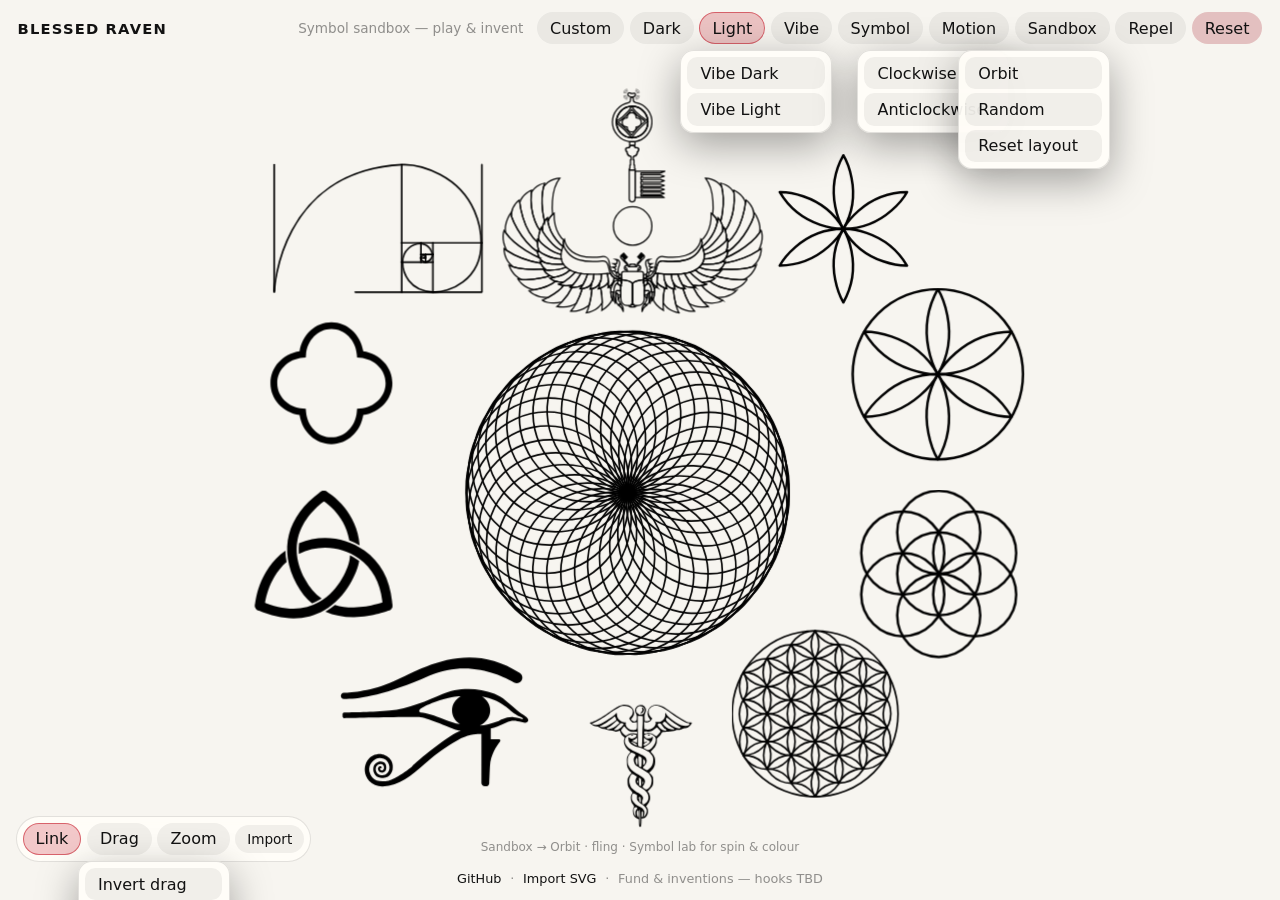
==== commit 73b97b82: "Native BR symbol game engine — replace broken Pair paste Throw out motion.js Pair port. Entity/rAF g" ====
--- a/index.html
+++ b/index.html
@@ -25,7 +25,7 @@
       } catch (e) {}
     })();
   </script>
-  <link rel="stylesheet" href="styles.css?v=1" />
+  <link rel="stylesheet" href="styles.css?v=2" />
 </head>
 <body>
   <header class="top">
@@ -45,18 +45,18 @@
         </span>
         <button type="button" data-panel-open="symbol" aria-pressed="false" aria-expanded="false" aria-controls="motion-panel" title="Symbol options">Symbol</button>
         <span class="motion-wrap" data-motion-wrap>
-          <button type="button" data-motion-toggle aria-pressed="false" aria-expanded="false" aria-haspopup="true" title="Slow whole-sigil orbit">Motion</button>
+          <button type="button" data-motion-toggle aria-pressed="false" aria-expanded="false" aria-haspopup="true" title="Whole-sigil orbit">Motion</button>
           <span class="motion-menu pin-menu" data-motion-menu hidden>
             <button type="button" data-motion-spin="cw" aria-pressed="false">Clockwise</button>
             <button type="button" data-motion-spin="ccw" aria-pressed="false">Anticlockwise</button>
           </span>
         </span>
         <span class="pin-wrap" data-pin-wrap>
-          <button type="button" data-motion-pin aria-pressed="false" aria-expanded="false" aria-haspopup="true" title="Sandbox: drag, fling, orbit — double-click a shape to orbit it">Sandbox</button>
+          <button type="button" data-motion-pin aria-pressed="false" aria-expanded="false" aria-haspopup="true" title="Sandbox: drag, fling, orbit — double-click a shape to make hub">Sandbox</button>
           <span class="pin-menu" data-pin-menu hidden>
-            <button type="button" data-pin-cloud-orbit aria-pressed="false" title="Arm orbit — double-click a shape or Random">Orbit</button>
+            <button type="button" data-pin-cloud-orbit aria-pressed="false" title="Snap into orbit ring">Orbit</button>
             <button type="button" data-pin-orbit-random title="Random hub + orbit ring">Random</button>
-            <button type="button" data-pin-layout-reset>Reset</button>
+            <button type="button" data-pin-layout-reset>Reset layout</button>
           </span>
         </span>
         <button type="button" data-pin-repel aria-pressed="false" title="Hard separation while dragging">Repel</button>
@@ -75,7 +75,7 @@
           <button type="button" class="motion-opt" data-sym-select-none>Clear</button>
         </div>
         <div class="motion-list" data-motion-symbols role="listbox" aria-label="Symbol" aria-multiselectable="true"></div>
-        <p class="motion-label" style="margin-top:0.65rem">Animation</p>
+        <p class="motion-label" style="margin-top:0.65rem">Power</p>
         <div class="motion-list" data-motion-anims role="listbox" aria-label="Animation"></div>
         <p class="motion-label" style="margin-top:0.65rem">Colour</p>
         <div class="motion-list motion-colour-modes" data-motion-colours role="listbox" aria-label="Colour mode">
@@ -84,10 +84,9 @@
           <button type="button" role="option" class="motion-opt" data-colour-pick="bar" aria-selected="false">Spectrum</button>
         </div>
         <div class="colour-bar-wrap" data-colour-bar-wrap hidden>
-          <input class="colour-bar" data-colour-bar type="range" min="0" max="3600" value="250" step="1" aria-label="Colour spectrum" />
+          <input class="colour-bar" data-colour-bar type="range" min="0" max="3600" value="2100" step="1" aria-label="Colour spectrum" />
           <span class="colour-bar-swatch" data-colour-swatch title="Current colour"></span>
         </div>
-        <p class="motion-hint" data-colour-bar-hint hidden style="margin-top:0.3rem">Spectrum paints SVG stroke colour.</p>
         <div class="motion-speed-row" style="margin-top:0.65rem">
           <p class="motion-label">Size</p>
           <span class="motion-speed-val" data-motion-size-val>100%</span>
@@ -95,14 +94,14 @@
         <input class="motion-speed" data-motion-size type="range" min="25" max="320" value="100" step="1" aria-label="Symbol size" />
         <div class="motion-speed-row" style="margin-top:0.65rem">
           <p class="motion-label">Spin speed</p>
-          <span class="motion-speed-val" data-motion-speed-val>1%</span>
+          <span class="motion-speed-val" data-motion-speed-val>35%</span>
         </div>
-        <input class="motion-speed" data-motion-speed type="range" min="1" max="100" value="1" step="1" aria-label="Spin speed" />
+        <input class="motion-speed" data-motion-speed type="range" min="1" max="100" value="35" step="1" aria-label="Spin speed" />
         <div class="motion-speed-row" style="margin-top:0.65rem">
           <p class="motion-label">Colour speed</p>
-          <span class="motion-speed-val" data-motion-colour-speed-val>100%</span>
+          <span class="motion-speed-val" data-motion-colour-speed-val>60%</span>
         </div>
-        <input class="motion-speed" data-motion-colour-speed type="range" min="1" max="100" value="100" step="1" aria-label="Colour speed" />
+        <input class="motion-speed" data-motion-colour-speed type="range" min="1" max="100" value="60" step="1" aria-label="Colour speed" />
 
         <p class="motion-label" style="margin-top:0.85rem">Custom saves</p>
         <div class="motion-list" data-custom-slots role="listbox" aria-label="Custom slots">
@@ -115,27 +114,11 @@
           <button type="button" class="motion-opt" data-custom-load>Load Custom</button>
           <button type="button" class="motion-opt" data-custom-clear>Clear slot</button>
         </div>
-        <p class="motion-hint" style="margin-top:0.25rem">Reset won’t wipe saves. Clear slot empties A/B/C.</p>
-        <p class="motion-label" style="margin-top:0.85rem">Projects</p>
-        <div class="motion-list" data-project-list role="listbox" aria-label="Projects">
-          <button type="button" role="option" class="motion-opt" data-project-pick="orb" aria-selected="false">Orb</button>
-        </div>
-        <div class="motion-project-detail" data-project-detail="orb" hidden>
-          <p class="motion-label" style="margin-top:0.45rem">Orb function</p>
-          <div class="motion-list" data-orb-fn-list role="listbox" aria-label="Orb function">
-            <button type="button" role="option" class="motion-opt" data-orb-fn="shield" aria-selected="true">Shield</button>
-            <button type="button" role="option" class="motion-opt" data-orb-fn="orbit" aria-selected="false">Orbit</button>
-            <button type="button" role="option" class="motion-opt" data-orb-fn="cloud" aria-selected="false">Cloud</button>
-          </div>
-          <div class="motion-list" style="margin-top:0.4rem" data-orb-opts>
-            <button type="button" class="motion-opt" data-orb-field aria-pressed="false">Glow field</button>
-          </div>
-          <p class="motion-hint" style="margin-top:0.35rem">Circle rim by default. Glow field = translucent aura.</p>
-        </div>
+        <p class="motion-hint" style="margin-top:0.25rem">Reset won’t wipe Custom saves.</p>
       </div>
       <button type="button" class="motion-reset motion-reset-danger" data-motion-reset>Reset</button>
       <button type="button" class="motion-sandbox" data-sandbox-toggle aria-pressed="false" title="Play framing label">Play frame</button>
-      <p class="motion-hint">Select symbols, then edit. Sandbox → Orbit (double-click hub or Random). Repel is separate. Import AI symbols via <a href="import.html">Import</a>.</p>
+      <p class="motion-hint">Click a symbol to select · Sandbox → drag/fling · Orbit ring · Import AI symbols via <a href="import.html">Import</a>.</p>
     </div>
   </aside>
 
@@ -184,15 +167,15 @@
         <g class="hits-free"></g>
       </svg>
     </div>
-    <p class="hint">Sandbox → Orbit · fling · Repel · Symbol lab for spin &amp; colour</p>
+    <p class="hint">Sandbox → Orbit · fling · Symbol lab for spin &amp; colour</p>
     <p id="soon" class="soon" tabindex="-1">Coming soon.</p>
   </main>
 
   <div class="site-bar" data-site-bar role="toolbar" aria-label="Site">
     <button type="button" data-link-toggle aria-pressed="true" title="Tap a shape to follow its link">Link</button>
-    <button type="button" data-drag-toggle aria-pressed="false" title="Shapes always drag in sandbox">Drag</button>
+    <button type="button" data-drag-toggle aria-pressed="false" title="Prefer drag feel">Drag</button>
     <span class="zoom-wrap" data-zoom-wrap>
-      <button type="button" data-zoom-toggle aria-pressed="false" aria-expanded="false" aria-haspopup="true" title="Zoom mode: click-drag on empty space">Zoom</button>
+      <button type="button" data-zoom-toggle aria-pressed="false" aria-expanded="false" aria-haspopup="true" title="Zoom mode: drag on empty space">Zoom</button>
       <span class="zoom-menu" data-zoom-menu hidden>
         <button type="button" data-zoom-invert aria-pressed="false">Invert drag</button>
         <button type="button" data-zoom-reset>Reset 100%</button>
@@ -209,15 +192,8 @@
     <span class="muted">Fund &amp; inventions — hooks TBD</span>
   </footer>
 
-  <script src="theme.js?v=1" defer></script>
-  <script src="motion.js?v=1" defer></script>
-  <script src="app.js?v=1" defer></script>
-
-  <div class="cloud-shape-menu" data-cloud-shape-menu hidden role="menu" aria-label="Shape actions">
-    <button type="button" role="menuitem" data-cloud-act="hub">Make hub</button>
-    <button type="button" role="menuitem" data-cloud-act="all-shapes">All shapes</button>
-    <button type="button" role="menuitem" data-cloud-act="reset-shape">Reset shape</button>
-    <button type="button" role="menuitem" data-cloud-act="reset-all">Reset</button>
-  </div>
+  <script src="theme.js?v=2" defer></script>
+  <script src="app.js?v=2" defer></script>
+  <script src="game.js?v=2" defer></script>
 </body>
 </html>
--- a/styles.css
+++ b/styles.css
@@ -1,4 +1,4 @@
-/* Blessed Raven — themes + sandbox (adapted from Pair) */
+/* Blessed Raven — symbol sandbox (native game engine) */
 
 *,
 *::before,
@@ -12,6 +12,10 @@
   --fg: #f2f0ea;
   --muted: rgba(242, 240, 234, 0.45);
   --accent: #e11d2e;
+  --panel: rgba(18, 18, 22, 0.92);
+  --panel-border: rgba(242, 240, 234, 0.12);
+  --btn: rgba(242, 240, 234, 0.08);
+  --btn-on: rgba(225, 29, 46, 0.35);
   --hit: rgba(242, 240, 234, 0.08);
   --hit-stroke: rgba(242, 240, 234, 0.55);
   --label-stroke: rgba(10, 10, 12, 0.92);
@@ -19,7 +23,6 @@
   --fallback-filter: invert(1);
   --vb-w: 923.86;
   --vb-h: 886.31;
-  --pad: 0.35rem;
   color-scheme: dark;
 }
 
@@ -28,6 +31,10 @@
   --fg: #121212;
   --muted: rgba(18, 18, 18, 0.45);
   --accent: #c41020;
+  --panel: rgba(255, 253, 248, 0.94);
+  --panel-border: rgba(18, 18, 18, 0.12);
+  --btn: rgba(18, 18, 18, 0.06);
+  --btn-on: rgba(196, 16, 32, 0.22);
   --hit: rgba(18, 18, 18, 0.06);
   --hit-stroke: rgba(18, 18, 18, 0.5);
   --label-stroke: rgba(255, 255, 255, 0.92);
@@ -42,6 +49,10 @@
   --fg: #f2f0ea;
   --muted: rgba(242, 240, 234, 0.5);
   --accent: #ff2d55;
+  --panel: rgba(10, 8, 18, 0.92);
+  --panel-border: rgba(255, 45, 85, 0.28);
+  --btn: rgba(255, 255, 255, 0.07);
+  --btn-on: rgba(255, 45, 85, 0.4);
   --hit: rgba(242, 240, 234, 0.08);
   --hit-stroke: rgba(242, 240, 234, 0.55);
   --label-stroke: rgba(10, 10, 12, 0.92);
@@ -55,6 +66,10 @@
   --fg: #121212;
   --muted: rgba(18, 18, 18, 0.45);
   --accent: #ff2d55;
+  --panel: rgba(255, 253, 248, 0.94);
+  --panel-border: rgba(255, 45, 85, 0.25);
+  --btn: rgba(18, 18, 18, 0.06);
+  --btn-on: rgba(255, 45, 85, 0.22);
   --hit: rgba(18, 18, 18, 0.06);
   --hit-stroke: rgba(18, 18, 18, 0.5);
   --label-stroke: rgba(255, 255, 255, 0.92);
@@ -78,1712 +93,492 @@
 body {
   height: 100vh;
   height: 100dvh;
-  position: relative;
-}
-
+  display: grid;
+  grid-template-rows: auto 1fr auto;
+}
+
+a {
+  color: inherit;
+}
+
+button {
+  font: inherit;
+  color: inherit;
+  cursor: pointer;
+  border: 1px solid transparent;
+  background: var(--btn);
+  border-radius: 999px;
+  padding: 0.35rem 0.75rem;
+  transition: background 160ms ease, border-color 160ms ease, transform 120ms ease;
+}
+
+button:hover {
+  border-color: color-mix(in srgb, var(--accent) 45%, transparent);
+}
+
+button[aria-pressed="true"],
+button[aria-selected="true"],
+button.is-on {
+  background: var(--btn-on);
+  border-color: color-mix(in srgb, var(--accent) 55%, transparent);
+}
+
+button:disabled {
+  opacity: 0.35;
+  cursor: not-allowed;
+}
+
+/* —— Header —— */
 .top {
-  position: absolute;
-  top: 0;
-  left: 0;
-  right: 0;
-  z-index: 5;
   display: flex;
   align-items: center;
   justify-content: space-between;
-  gap: 0.75rem;
-  padding: 0.55rem 0.9rem;
-  pointer-events: none;
-}
-
-.top a,
-.top .tag,
-.top .themes {
-  pointer-events: auto;
+  gap: 1rem;
+  padding: 0.75rem 1.1rem;
+  z-index: 20;
+  position: relative;
 }
 
 .brand {
-  color: var(--fg);
+  font-weight: 750;
+  letter-spacing: 0.08em;
   text-decoration: none;
-  font-weight: 700;
-  letter-spacing: 0.18em;
-  font-size: 0.85rem;
-  text-shadow: 0 0 12px color-mix(in srgb, var(--bg) 85%, transparent);
+  font-size: 0.92rem;
 }
 
 .top-right {
   display: flex;
+  flex-wrap: wrap;
   align-items: center;
-  gap: 0.75rem;
-  min-width: 0;
+  justify-content: flex-end;
+  gap: 0.55rem 0.85rem;
 }
 
 .tag {
   margin: 0;
-  font-size: 0.68rem;
-  color: var(--muted);
-  letter-spacing: 0.04em;
-  text-shadow: 0 0 12px color-mix(in srgb, var(--bg) 85%, transparent);
-  max-width: 28vw;
-  text-align: right;
-}
-
-.themes {
-  display: inline-flex;
-  gap: 0.25rem;
-  padding: 0.18rem;
-  border-radius: 999px;
-  border: 1px solid color-mix(in srgb, var(--fg) 18%, transparent);
-  background: color-mix(in srgb, var(--bg) 72%, transparent);
-  backdrop-filter: blur(8px);
-}
-
-.themes button {
-  appearance: none;
-  border: 0;
-  margin: 0;
-  cursor: pointer;
-  font: inherit;
-  font-size: 0.62rem;
-  font-weight: 650;
-  letter-spacing: 0.08em;
-  text-transform: uppercase;
-  padding: 0.38rem 0.55rem;
-  border-radius: 999px;
-  color: var(--muted);
-  background: transparent;
-}
-
-.themes button[aria-pressed="true"] {
-  color: var(--bg);
-  background: var(--fg);
-}
-
-.themes button:focus-visible {
-  outline: 2px solid var(--accent);
-  outline-offset: 2px;
-}
-
-.vibe-wrap {
+  color: var(--muted);
+  font-size: 0.85rem;
+}
+
+.themes.dash {
+  display: flex;
+  flex-wrap: wrap;
+  align-items: center;
+  gap: 0.35rem;
+}
+
+.vibe-wrap,
+.motion-wrap,
+.pin-wrap,
+.zoom-wrap {
   position: relative;
   display: inline-flex;
 }
 
-.vibe-menu {
+.vibe-menu,
+.motion-menu,
+.pin-menu,
+.zoom-menu {
   position: absolute;
   top: calc(100% + 0.35rem);
-  left: 0;
+  right: 0;
+  display: flex;
+  flex-direction: column;
+  gap: 0.25rem;
+  padding: 0.4rem;
+  min-width: 9.5rem;
+  background: var(--panel);
+  border: 1px solid var(--panel-border);
+  border-radius: 0.85rem;
+  box-shadow: 0 12px 40px rgba(0, 0, 0, 0.35);
   z-index: 40;
-  display: flex;
-  flex-direction: column;
-  gap: 0.2rem;
-  min-width: 7.5rem;
-  padding: 0.35rem;
-  border-radius: 0.75rem;
-  border: 1px solid color-mix(in srgb, var(--fg) 18%, transparent);
-  background: color-mix(in srgb, var(--bg) 92%, transparent);
-  backdrop-filter: blur(10px);
-  box-shadow: 0 10px 28px rgba(0, 0, 0, 0.35);
-}
-
-.vibe-menu[hidden] {
-  display: none !important;
-}
-
-.vibe-menu button {
-  appearance: none;
-  border: 0;
-  margin: 0;
-  cursor: pointer;
-  font: inherit;
-  font-size: 0.62rem;
-  font-weight: 650;
-  letter-spacing: 0.06em;
+}
+
+.vibe-menu button,
+.motion-menu button,
+.pin-menu button,
+.zoom-menu button {
+  width: 100%;
+  text-align: left;
+  border-radius: 0.65rem;
+}
+
+.top-reset {
+  background: color-mix(in srgb, var(--accent) 18%, var(--btn));
+}
+
+/* —— Symbol lab panel —— */
+.motion-panel {
+  position: fixed;
+  top: 4.1rem;
+  right: 1rem;
+  width: min(22rem, calc(100vw - 1.5rem));
+  max-height: calc(100dvh - 5.5rem);
+  overflow: auto;
+  z-index: 30;
+  background: var(--panel);
+  border: 1px solid var(--panel-border);
+  border-radius: 1.1rem;
+  backdrop-filter: blur(14px);
+  box-shadow: 0 18px 50px rgba(0, 0, 0, 0.4);
+}
+
+.motion-panel-inner {
+  padding: 0.95rem 1rem 1.1rem;
+}
+
+.motion-kicker {
+  margin: 0 0 0.55rem;
+  font-size: 0.72rem;
+  letter-spacing: 0.14em;
   text-transform: uppercase;
-  text-align: left;
-  padding: 0.4rem 0.55rem;
-  border-radius: 0.55rem;
-  color: var(--muted);
-  background: transparent;
-}
-
-.vibe-menu button[aria-pressed="true"],
-.vibe-menu button:hover {
-  color: var(--bg);
-  background: var(--fg);
-}
-
-.motion-wrap,
-.pin-wrap {
-  position: relative;
-  display: inline-flex;
-}
-
-.pin-menu {
-  position: absolute;
-  top: calc(100% + 0.35rem);
-  left: 0;
-  z-index: 40;
-  display: flex;
-  flex-direction: column;
-  gap: 0.2rem;
-  min-width: 7.5rem;
-  padding: 0.35rem;
-  border-radius: 0.75rem;
-  border: 1px solid color-mix(in srgb, var(--fg) 18%, transparent);
-  background: color-mix(in srgb, var(--bg) 92%, transparent);
-  backdrop-filter: blur(10px);
-  box-shadow: 0 10px 28px rgba(0, 0, 0, 0.35);
-}
-
-.pin-menu[hidden] {
-  display: none !important;
-}
-
-.pin-menu button {
-  appearance: none;
-  border: 0;
-  margin: 0;
-  cursor: pointer;
-  font: inherit;
-  font-size: 0.62rem;
-  font-weight: 650;
-  letter-spacing: 0.06em;
-  text-transform: uppercase;
-  text-align: left;
-  padding: 0.4rem 0.55rem;
-  border-radius: 0.55rem;
-  color: var(--muted);
-  background: transparent;
-}
-
-.pin-menu button[aria-pressed="true"],
-.pin-menu button:hover {
-  color: var(--bg);
-  background: var(--fg);
-}
-
-
-
-/* Motion panel — right rail */
-.motion-panel {
-  position: absolute;
-  top: 3.1rem;
-  right: 0.75rem;
-  z-index: 6;
-  width: min(22rem, calc(100vw - 1.25rem));
-  max-height: calc(100dvh - 3.8rem);
-  overflow: auto;
-  pointer-events: auto;
-}
-
-.motion-panel[hidden] {
-  display: none !important;
-}
-
-.motion-panel-inner {
-  border-radius: 1.1rem;
-  border: 1px solid color-mix(in srgb, var(--fg) 18%, transparent);
-  background: color-mix(in srgb, var(--bg) 88%, transparent);
-  backdrop-filter: blur(12px);
-  padding: 1rem 1rem 1.05rem;
-  min-height: 18rem;
-  box-shadow: 0 12px 40px rgba(0, 0, 0, 0.35);
-}
-
-.motion-kicker {
-  margin: 0 0 0.65rem;
-  font-size: 0.62rem;
+  color: var(--accent);
   font-weight: 700;
-  letter-spacing: 0.16em;
-  text-transform: uppercase;
-  color: var(--muted);
-}
-
-.motion-block {
-  margin-bottom: 0.75rem;
-}
-
-.motion-block.is-focus {
-  outline: 1px solid color-mix(in srgb, var(--fg) 28%, transparent);
-  outline-offset: 4px;
-  border-radius: 0.75rem;
-  padding: 0.35rem;
 }
 
 .motion-label {
   margin: 0 0 0.35rem;
-  font-size: 0.58rem;
-  font-weight: 650;
-  letter-spacing: 0.12em;
-  text-transform: uppercase;
-  color: var(--muted);
+  font-size: 0.78rem;
+  color: var(--muted);
+  font-weight: 600;
+}
+
+.motion-list {
+  display: flex;
+  flex-wrap: wrap;
+  gap: 0.3rem;
+}
+
+.motion-opt {
+  border-radius: 0.7rem;
+  padding: 0.32rem 0.62rem;
+  font-size: 0.82rem;
 }
 
 .motion-speed-row {
   display: flex;
+  justify-content: space-between;
   align-items: baseline;
-  justify-content: space-between;
+}
+
+.motion-speed-val {
+  font-size: 0.78rem;
+  color: var(--muted);
+}
+
+.motion-speed,
+.colour-bar {
+  width: 100%;
+  accent-color: var(--accent);
+}
+
+.colour-bar-wrap {
+  display: flex;
+  align-items: center;
   gap: 0.5rem;
-}
-
-.motion-speed-val {
-  font-size: 0.68rem;
-  font-variant-numeric: tabular-nums;
-  color: var(--fg);
-}
-
-.motion-list {
-  display: flex;
-  flex-wrap: wrap;
-  gap: 0.28rem;
-}
-
-.motion-opt {
-  appearance: none;
-  border: 1px solid color-mix(in srgb, var(--fg) 16%, transparent);
-  background: transparent;
-  color: var(--muted);
-  font: inherit;
-  font-size: 0.62rem;
-  font-weight: 600;
-  letter-spacing: 0.04em;
-  padding: 0.32rem 0.5rem;
+  margin-top: 0.35rem;
+}
+
+.colour-bar-swatch {
+  width: 1.15rem;
+  height: 1.15rem;
   border-radius: 999px;
-  cursor: pointer;
-}
-
-.motion-opt[aria-selected="true"] {
-  color: var(--bg);
-  background: var(--fg);
-  border-color: transparent;
-}
-
-.motion-opt:focus-visible {
-  outline: 2px solid var(--accent);
-  outline-offset: 2px;
-}
-
-.motion-speed {
+  border: 1px solid var(--panel-border);
+  flex: 0 0 auto;
+}
+
+.motion-hint {
+  margin: 0.55rem 0 0;
+  font-size: 0.75rem;
+  color: var(--muted);
+  line-height: 1.35;
+}
+
+.motion-hint a {
+  color: var(--accent);
+}
+
+.motion-reset {
+  margin-top: 0.75rem;
   width: 100%;
-  accent-color: var(--fg);
-  cursor: pointer;
-}
-
-.motion-reset {
-  appearance: none;
+}
+
+.motion-reset-danger {
+  background: color-mix(in srgb, var(--accent) 22%, var(--btn));
+}
+
+.motion-sandbox {
+  margin-top: 0.4rem;
   width: 100%;
-  margin: 0.55rem 0 0.35rem;
-  padding: 0.55rem 0.75rem;
-  border-radius: 999px;
-  border: 1px solid rgba(255, 70, 70, 0.55);
-  background: linear-gradient(180deg, rgba(220, 40, 40, 0.92), rgba(150, 12, 12, 0.95));
-  color: #fff;
-  font: inherit;
-  font-size: 0.72rem;
-  font-weight: 750;
-  letter-spacing: 0.14em;
-  text-transform: uppercase;
-  cursor: pointer;
-  box-shadow:
-    0 0 0 1px rgba(255, 120, 120, 0.25) inset,
-    0 4px 18px rgba(200, 20, 20, 0.45),
-    0 0 24px rgba(255, 60, 60, 0.28);
-  text-shadow: 0 1px 0 rgba(0, 0, 0, 0.35);
-}
-
-.motion-reset:hover {
-  background: linear-gradient(180deg, rgba(255, 70, 70, 0.98), rgba(180, 20, 20, 0.98));
-  box-shadow:
-    0 0 0 1px rgba(255, 160, 160, 0.35) inset,
-    0 6px 22px rgba(220, 30, 30, 0.55),
-    0 0 32px rgba(255, 80, 80, 0.4);
-}
-
-.motion-reset:active {
-  transform: translateY(1px);
-}
-
-.motion-reset:focus-visible {
-  outline: 2px solid #ff8a8a;
-  outline-offset: 3px;
-}
-
-.motion-sandbox {
-  appearance: none;
-  width: 100%;
-  margin: 0 0 0.55rem;
-  padding: 0.42rem 0.6rem;
-  border-radius: 999px;
-  border: 1px solid color-mix(in srgb, var(--fg) 22%, transparent);
-  background: transparent;
-  color: var(--fg);
-  font: inherit;
-  font-size: 0.62rem;
-  font-weight: 650;
-  letter-spacing: 0.1em;
-  text-transform: uppercase;
-  cursor: pointer;
-}
-
-.motion-sandbox:hover,
-.motion-sandbox[aria-pressed="true"] {
-  background: color-mix(in srgb, var(--fg) 12%, transparent);
-  border-color: color-mix(in srgb, var(--accent) 50%, transparent);
-}
-
-.motion-sandbox:focus-visible {
-  outline: 2px solid var(--accent);
-  outline-offset: 2px;
-}
-
-.motion-list-actions {
-  margin-bottom: 0.35rem;
-}
-
-.motion-project-detail {
-  margin-top: 0.15rem;
-}
-
-.motion-hint {
-  margin: 0.15rem 0 0;
-  font-size: 0.58rem;
-  line-height: 1.35;
-  color: var(--muted);
-}
-
-
+}
+
+/* —— Stage / sigil —— */
 .landing {
-  height: 100vh;
-  height: 100dvh;
-  display: flex;
-  flex-direction: column;
-  align-items: center;
-  justify-content: center;
-  gap: 0.55rem;
-  padding:
-    max(2.4rem, env(safe-area-inset-top))
-    max(var(--pad), env(safe-area-inset-right))
-    max(2.6rem, env(safe-area-inset-bottom))
-    max(var(--pad), env(safe-area-inset-left));
-  overflow: hidden;
+  position: relative;
+  min-height: 0;
+  display: grid;
+  place-items: center;
 }
 
 .mark {
+  --mark-zoom: 1;
   position: relative;
-  width: min(100vw, calc(100dvh * var(--vb-w) / var(--vb-h)), 2000px);
-  max-width: none;
-  height: auto;
-  aspect-ratio: 923.86 / 886.31;
-  transform-origin: 50% 55%;
-  flex-shrink: 0;
-  --mark-zoom: 1;
-}
-
-.mark.is-ready {
-  animation: pair-breathe 8s ease-in-out infinite;
-}
-
-/* Dark: crisp soft white edge — reference shot */
-[data-theme="dark"] .mark.is-ready {
-  filter:
-    drop-shadow(0 0 1px rgba(255, 255, 255, 0.95))
-    drop-shadow(0 0 5px rgba(255, 255, 255, 0.35));
-}
-
-/* Light: soft graphite edge */
-[data-theme="light"] .mark.is-ready {
-  filter:
-    drop-shadow(0 0 1px rgba(18, 18, 18, 0.55))
-    drop-shadow(0 0 5px rgba(18, 18, 18, 0.18));
-}
-
-/* Vibe themes: full-sigil colour cycle (independent of Motion / Symbol Colour) */
-[data-theme="vibe"] .mark.is-ready,
-[data-theme="vibe-dark"] .mark.is-ready,
-[data-theme="vibe-light"] .mark.is-ready {
-  animation: pair-glow 9s linear infinite;
-}
-
-@keyframes pair-breathe {
-  0%,
-  100% {
-    transform: scale(1);
-    opacity: 0.96;
-  }
-  50% {
-    transform: scale(1.012);
-    opacity: 1;
-  }
-}
-
-@keyframes pair-glow {
-  0%,
-  14% {
-    filter:
-      drop-shadow(0 0 1.5px #ff2d55)
-      drop-shadow(0 0 6px rgba(255, 45, 85, 0.85))
-      drop-shadow(0 0 14px rgba(255, 138, 0, 0.3));
-  }
-  16.5%,
-  30.5% {
-    filter:
-      drop-shadow(0 0 1.5px #ff8a00)
-      drop-shadow(0 0 6px rgba(255, 138, 0, 0.85))
-      drop-shadow(0 0 14px rgba(255, 214, 10, 0.3));
-  }
-  33%,
-  47% {
-    filter:
-      drop-shadow(0 0 1.5px #ffd60a)
-      drop-shadow(0 0 6px rgba(255, 214, 10, 0.85))
-      drop-shadow(0 0 14px rgba(50, 215, 75, 0.3));
-  }
-  49.5%,
-  63.5% {
-    filter:
-      drop-shadow(0 0 1.5px #32d74b)
-      drop-shadow(0 0 6px rgba(50, 215, 75, 0.85))
-      drop-shadow(0 0 14px rgba(100, 210, 255, 0.3));
-  }
-  66%,
-  80% {
-    filter:
-      drop-shadow(0 0 1.5px #64d2ff)
-      drop-shadow(0 0 6px rgba(100, 210, 255, 0.85))
-      drop-shadow(0 0 14px rgba(191, 90, 242, 0.3));
-  }
-  82.5%,
-  96.5% {
-    filter:
-      drop-shadow(0 0 1.5px #bf5af2)
-      drop-shadow(0 0 6px rgba(191, 90, 242, 0.85))
-      drop-shadow(0 0 14px rgba(255, 45, 85, 0.3));
-  }
-  100% {
-    filter:
-      drop-shadow(0 0 1.5px #ff2d55)
-      drop-shadow(0 0 6px rgba(255, 45, 85, 0.85))
-      drop-shadow(0 0 14px rgba(255, 138, 0, 0.3));
-  }
+  width: min(92vw, 92vh * (var(--vb-w) / var(--vb-h)));
+  height: min(82vh, 92vw * (var(--vb-h) / var(--vb-w)));
+  transform: scale(var(--mark-zoom));
+  transform-origin: center center;
+  transition: filter 320ms ease;
 }
 
 .mark-host,
 .mark-host svg.sigil,
-.mark-host img.sigil-fallback {
-  position: absolute;
-  inset: 0;
-  width: 100%;
-  height: 100%;
-  display: block;
-  overflow: visible;
-  pointer-events: none;
-  user-select: none;
-  -webkit-user-drag: none;
-}
-
-/* Scroll-wheel zoom (sigil + hit layer stay locked together) */
-.mark-host,
-.mark > .hits {
-  transform: translate(var(--mark-pan-x, 0px), var(--mark-pan-y, 0px)) scale(var(--mark-zoom, 1));
-  transform-origin: 50% 50%;
-  will-change: transform;
-}
-
-.mark-host img.sigil-fallback {
-  object-fit: contain;
-  filter: var(--fallback-filter);
-}
-
-.mark-host svg.sigil {
-  filter: none;
-  shape-rendering: geometricPrecision;
-  text-rendering: geometricPrecision;
-}
-.mark-host svg.sigil .sym > :not(.sym-orb):not(.sym-shape-hit):not(.sym-hitpad),
-.mark-host svg.sigil .center > :not(.sym-orb):not(.sym-shape-hit):not(.sym-hitpad) {
-  filter: var(--sigil-filter);
-}
-
-/* Outer symbols + hotspots: full 360° slow orbit (Blessed Raven) */
-.mark-host svg.sigil .orbit,
-.hits .hits-orbit {
-  transform-box: view-box;
-  transform-origin: 447.56px 484.96px;
-  animation: pair-orbit-spin 80s linear infinite;
-}
-
-/* Blessed Raven: pause whole-ring while hovering a symbol */
-html[data-ring="on"] .mark.is-hovering .orbit,
-html[data-ring="on"] .mark.is-hovering .hits-orbit {
-  animation-play-state: paused;
-}
-
-html[data-ring="off"] .mark-host svg.sigil .orbit,
-html[data-ring="off"] .hits .hits-orbit {
-  animation: none !important;
-}
-
-/* Anticlockwise Motion: reverse the whole Blessed Raven ring (avoids canceling local CCW spin) */
-html[data-ring="on"][data-ring-spin="ccw"] .mark-host svg.sigil .orbit,
-html[data-ring="on"][data-ring-spin="ccw"] .hits .hits-orbit {
-  animation: pair-orbit-spin-ccw 80s linear infinite;
-}
-
-/* Stop breathe scale when ring is off, but never kill colour glow */
-html[data-ring="off"] .mark.is-ready {
-  animation: none !important;
-  opacity: 1;
-  transform: none;
-}
-
-/* Ring off: keep vibe colour cycle, just stop breathe/scale side-effects */
-html[data-ring="off"][data-theme="vibe"] .mark.is-ready,
-html[data-ring="off"][data-theme="vibe-dark"] .mark.is-ready,
-html[data-ring="off"][data-theme="vibe-light"] .mark.is-ready {
-  animation: pair-glow 9s linear infinite !important;
-  opacity: 1;
-  transform: none;
-}
-
-
-@keyframes pair-orbit-spin {
-  from {
-    transform: rotate(0deg);
-  }
-  to {
-    transform: rotate(360deg);
-  }
-}
-
-/* Per-symbol motion via Motion panel (default / Reset = none) */
-.mark-host svg.sigil .sym-slot {
-  transform-box: view-box;
-  transform-origin: 0 0;
-}
-
-.mark-host svg.sigil .sym,
-.mark-host svg.sigil .center {
-  transform-box: fill-box;
-  transform-origin: center;
-  will-change: transform;
-  animation: none;
-  transform: scale(var(--sym-scale, 1));
-}
-
-.mark-host svg.sigil .sym[data-anim="off"],
-.mark-host svg.sigil .center[data-anim="off"] {
-  /* colour may still run via data-colour rules */
-}
-
-.mark-host svg.sigil .sym[data-anim="off"][data-colour="off"],
-.mark-host svg.sigil .center[data-anim="off"][data-colour="off"] {
-  animation: none !important;
-  filter: none;
-  transform: scale(var(--sym-scale, 1));
-}
-
-.mark-host svg.sigil .sym[data-anim="off"][data-colour="vibe"],
-.mark-host svg.sigil .center[data-anim="off"][data-colour="vibe"] {
-  transform: scale(var(--sym-scale, 1));
-}
-
-/* Per-symbol colour — smooth cycle; speed via --glow-dur */
-.mark-host svg.sigil .sym[data-colour="vibe"],
-.mark-host svg.sigil .center[data-colour="vibe"] {
-  animation: pair-sym-glow var(--glow-dur, 8s) linear infinite;
-}
-
-.mark-host svg.sigil .sym[data-anim="cw"][data-colour="vibe"],
-.mark-host svg.sigil .center[data-anim="cw"][data-colour="vibe"] {
-  animation:
-    pair-sym-spin var(--spin-dur, 72s) linear infinite,
-    pair-sym-glow var(--glow-dur, 8s) linear infinite;
-}
-
-.mark-host svg.sigil .sym[data-anim="ccw"][data-colour="vibe"],
-.mark-host svg.sigil .center[data-anim="ccw"][data-colour="vibe"] {
-  animation:
-    pair-sym-spin-ccw var(--spin-dur, 72s) linear infinite,
-    pair-sym-glow var(--glow-dur, 8s) linear infinite;
-}
-
-/* Static rainbow colour glows */
-.mark-host svg.sigil .sym[data-colour="red"],
-.mark-host svg.sigil .center[data-colour="red"] {
-  filter:
-    drop-shadow(0 0 1.2px #ff2d55)
-    drop-shadow(0 0 8px rgba(255, 45, 85, 0.75))
-    drop-shadow(0 0 18px rgba(255, 45, 85, 0.28));
-}
-.mark-host svg.sigil .sym[data-colour="orange"],
-.mark-host svg.sigil .center[data-colour="orange"] {
-  filter:
-    drop-shadow(0 0 1.2px #ff8a00)
-    drop-shadow(0 0 8px rgba(255, 138, 0, 0.75))
-    drop-shadow(0 0 18px rgba(255, 138, 0, 0.28));
-}
-.mark-host svg.sigil .sym[data-colour="yellow"],
-.mark-host svg.sigil .center[data-colour="yellow"] {
-  filter:
-    drop-shadow(0 0 1.2px #ffd60a)
-    drop-shadow(0 0 8px rgba(255, 214, 10, 0.75))
-    drop-shadow(0 0 18px rgba(255, 214, 10, 0.28));
-}
-.mark-host svg.sigil .sym[data-colour="green"],
-.mark-host svg.sigil .center[data-colour="green"] {
-  filter:
-    drop-shadow(0 0 1.2px #32d74b)
-    drop-shadow(0 0 8px rgba(50, 215, 75, 0.75))
-    drop-shadow(0 0 18px rgba(50, 215, 75, 0.28));
-}
-.mark-host svg.sigil .sym[data-colour="blue"],
-.mark-host svg.sigil .center[data-colour="blue"] {
-  filter:
-    drop-shadow(0 0 1.2px #64d2ff)
-    drop-shadow(0 0 8px rgba(100, 210, 255, 0.75))
-    drop-shadow(0 0 18px rgba(100, 210, 255, 0.28));
-}
-.mark-host svg.sigil .sym[data-colour="indigo"],
-.mark-host svg.sigil .center[data-colour="indigo"] {
-  filter:
-    drop-shadow(0 0 1.2px #5e5ce6)
-    drop-shadow(0 0 8px rgba(94, 92, 230, 0.75))
-    drop-shadow(0 0 18px rgba(94, 92, 230, 0.28));
-}
-.mark-host svg.sigil .sym[data-colour="violet"],
-.mark-host svg.sigil .center[data-colour="violet"] {
-  filter:
-    drop-shadow(0 0 1.2px #bf5af2)
-    drop-shadow(0 0 8px rgba(191, 90, 242, 0.75))
-    drop-shadow(0 0 18px rgba(191, 90, 242, 0.28));
-}
-
-.mark-host svg.sigil .sym[data-anim="off"][data-colour="red"],
-.mark-host svg.sigil .center[data-anim="off"][data-colour="red"],
-.mark-host svg.sigil .sym[data-anim="off"][data-colour="orange"],
-.mark-host svg.sigil .center[data-anim="off"][data-colour="orange"],
-.mark-host svg.sigil .sym[data-anim="off"][data-colour="yellow"],
-.mark-host svg.sigil .center[data-anim="off"][data-colour="yellow"],
-.mark-host svg.sigil .sym[data-anim="off"][data-colour="green"],
-.mark-host svg.sigil .center[data-anim="off"][data-colour="green"],
-.mark-host svg.sigil .sym[data-anim="off"][data-colour="blue"],
-.mark-host svg.sigil .center[data-anim="off"][data-colour="blue"],
-.mark-host svg.sigil .sym[data-anim="off"][data-colour="indigo"],
-.mark-host svg.sigil .center[data-anim="off"][data-colour="indigo"],
-.mark-host svg.sigil .sym[data-anim="off"][data-colour="violet"],
-.mark-host svg.sigil .center[data-anim="off"][data-colour="violet"] {
-  animation: none !important;
-  transform: scale(var(--sym-scale, 1));
-}
-
-.mark-host svg.sigil .sym[data-anim="cw"],
-.mark-host svg.sigil .center[data-anim="cw"] {
-  animation: pair-sym-spin var(--spin-dur, 72s) linear infinite;
-}
-
-.mark-host svg.sigil .sym[data-anim="ccw"],
-.mark-host svg.sigil .center[data-anim="ccw"] {
-  animation: pair-sym-spin-ccw var(--spin-dur, 72s) linear infinite;
-}
-
-@keyframes pair-sym-glow {
-  0% {
-    filter:
-      drop-shadow(0 0 1.2px #ff2d55)
-      drop-shadow(0 0 8px rgba(255, 45, 85, 0.75))
-      drop-shadow(0 0 18px rgba(255, 45, 85, 0.28));
-  }
-  16.66% {
-    filter:
-      drop-shadow(0 0 1.2px #ff8a00)
-      drop-shadow(0 0 8px rgba(255, 138, 0, 0.75))
-      drop-shadow(0 0 18px rgba(255, 138, 0, 0.28));
-  }
-  33.33% {
-    filter:
-      drop-shadow(0 0 1.2px #ffd60a)
-      drop-shadow(0 0 8px rgba(255, 214, 10, 0.75))
-      drop-shadow(0 0 18px rgba(255, 214, 10, 0.28));
-  }
-  50% {
-    filter:
-      drop-shadow(0 0 1.2px #32d74b)
-      drop-shadow(0 0 8px rgba(50, 215, 75, 0.75))
-      drop-shadow(0 0 18px rgba(50, 215, 75, 0.28));
-  }
-  66.66% {
-    filter:
-      drop-shadow(0 0 1.2px #64d2ff)
-      drop-shadow(0 0 8px rgba(100, 210, 255, 0.75))
-      drop-shadow(0 0 18px rgba(100, 210, 255, 0.28));
-  }
-  83.33% {
-    filter:
-      drop-shadow(0 0 1.2px #bf5af2)
-      drop-shadow(0 0 8px rgba(191, 90, 242, 0.75))
-      drop-shadow(0 0 18px rgba(191, 90, 242, 0.28));
-  }
-  100% {
-    filter:
-      drop-shadow(0 0 1.2px #ff2d55)
-      drop-shadow(0 0 8px rgba(255, 45, 85, 0.75))
-      drop-shadow(0 0 18px rgba(255, 45, 85, 0.28));
-  }
-}
-
-
-@keyframes pair-sym-spin {
-  from { transform: rotate(0deg) scale(var(--sym-scale, 1)); }
-  to { transform: rotate(360deg) scale(var(--sym-scale, 1)); }
-}
-
-@keyframes pair-sym-spin-ccw {
-  from { transform: rotate(0deg) scale(var(--sym-scale, 1)); }
-  to { transform: rotate(-360deg) scale(var(--sym-scale, 1)); }
-}
-
-@keyframes pair-orbit-spin-ccw {
-  from { transform: rotate(0deg); }
-  to { transform: rotate(-360deg); }
-}
-
 .hits {
   position: absolute;
   inset: 0;
   width: 100%;
   height: 100%;
+}
+
+.mark-host svg.sigil {
+  filter: var(--sigil-filter);
   overflow: visible;
 }
 
+html[data-line-any="on"] .mark-host svg.sigil {
+  filter: none;
+}
+
+.sigil-fallback {
+  width: 100%;
+  height: 100%;
+  object-fit: contain;
+  filter: var(--fallback-filter);
+  display: block;
+}
+
+.mark-host svg.sigil .sym,
+.mark-host svg.sigil .center,
+.mark-host svg.sigil .sym-slot {
+  transform-box: fill-box;
+  transform-origin: center;
+  will-change: transform, filter, opacity;
+}
+
+.mark-host svg.sigil .sym.is-selected,
+.mark-host svg.sigil .center.is-selected {
+  outline: none;
+}
+
+.mark-host svg.sigil .sym.is-selected::after {
+  /* SVG can't ::after — selection via aura/filter in JS */
+}
+
+.sym-shape-hit {
+  fill: transparent !important;
+  stroke: transparent !important;
+  pointer-events: stroke;
+  cursor: pointer;
+}
+
+.sym-shape-hit[data-hit-fill="1"] {
+  pointer-events: all;
+}
+
+.sym-aura {
+  stroke-width: 3.2;
+  stroke-dasharray: 7 9;
+  opacity: 0.9;
+  animation: aura-spin 7s linear infinite;
+}
+
+@keyframes aura-spin {
+  to {
+    stroke-dashoffset: -64;
+  }
+}
+
+.hits {
+  pointer-events: none;
+  z-index: 2;
+}
+
 .hits .hotspot {
-  pointer-events: auto;
-  cursor: pointer;
-  outline: none;
+  pointer-events: none;
 }
 
 .hits .hit {
   fill: transparent;
   stroke: transparent;
-  stroke-width: 2;
-  transition: fill 160ms ease, stroke 160ms ease;
 }
 
 .hits .hit-label {
-  fill: var(--fg);
-  font-family: system-ui, -apple-system, Segoe UI, Roboto, Helvetica, Arial, sans-serif;
-  font-size: 28px;
-  font-weight: 650;
-  letter-spacing: 0.06em;
-  opacity: 0;
-  pointer-events: none;
-  paint-order: stroke fill;
-  stroke: var(--label-stroke);
-  stroke-width: 7px;
-  stroke-linejoin: round;
-  transition: opacity 160ms ease;
-}
-
-.hits .hotspot:hover .hit,
-.hits .hotspot:focus-visible .hit {
-  fill: var(--hit);
-  stroke: var(--hit-stroke);
-}
-
-.hits .hotspot:hover .hit-label,
-.hits .hotspot:focus-visible .hit-label {
-  opacity: 1;
-}
-
-.hits .hotspot-center:hover .hit,
-.hits .hotspot-center:focus-visible .hit {
-  fill: color-mix(in srgb, var(--accent) 18%, transparent);
-  stroke: color-mix(in srgb, var(--accent) 70%, transparent);
-}
-
-.hint {
-  position: absolute;
-  bottom: 2.4rem;
-  left: 50%;
-  transform: translateX(-50%);
-  z-index: 5;
-  margin: 0;
-  font-size: 0.62rem;
-  letter-spacing: 0.14em;
-  text-transform: uppercase;
-  color: var(--muted);
-  text-shadow: 0 0 10px color-mix(in srgb, var(--bg) 90%, transparent);
-  pointer-events: none;
-}
-
-.foot {
-  position: absolute;
-  bottom: 0;
-  left: 0;
-  right: 0;
-  z-index: 5;
-  display: flex;
-  flex-wrap: wrap;
-  gap: 0.55rem;
-  align-items: center;
-  justify-content: center;
-  padding: 0.35rem 0.75rem 0.55rem;
-  font-size: 0.7rem;
-  color: var(--muted);
-  pointer-events: none;
-  text-shadow: 0 0 10px color-mix(in srgb, var(--bg) 90%, transparent);
-}
-
-.foot a {
-  pointer-events: auto;
-  color: var(--fg);
-  text-decoration: none;
-  border-bottom: 1px solid transparent;
-}
-
-.foot a:hover,
-.foot a:focus-visible {
-  border-bottom-color: var(--accent);
-  outline: none;
-}
-
-.muted {
-  color: var(--muted);
-}
-
-body:has(.brief) {
-  overflow: auto;
-  height: auto;
-  min-height: 100dvh;
-}
-
-body:has(.brief) .top {
-  position: static;
-  pointer-events: auto;
-}
-
-.brief {
-  max-width: 34rem;
-  margin: 0 auto;
-  padding: 2.5rem 1.25rem 3rem;
-}
-
-.brief h1 {
-  margin: 0 0 0.35rem;
-  font-size: clamp(1.6rem, 4vw, 2.1rem);
-  letter-spacing: 0.04em;
-}
-
-.ticker {
-  display: inline-block;
-  margin: 0 0 1.25rem;
-  padding: 0.2rem 0.55rem;
-  border: 1px solid color-mix(in srgb, var(--fg) 22%, transparent);
-  border-radius: 999px;
-  font-size: 0.75rem;
-  letter-spacing: 0.12em;
-  color: var(--accent);
-}
-
-.brief p {
-  line-height: 1.55;
-  color: color-mix(in srgb, var(--fg) 82%, transparent);
-}
-
-.panel {
-  margin-top: 1.75rem;
-  padding: 1rem 1.1rem;
-  border: 1px solid color-mix(in srgb, var(--fg) 14%, transparent);
-  border-radius: 12px;
-  background: color-mix(in srgb, var(--fg) 4%, transparent);
-}
-
-.panel h2 {
-  margin: 0 0 0.5rem;
-  font-size: 0.72rem;
-  letter-spacing: 0.14em;
-  text-transform: uppercase;
-  color: var(--muted);
-  font-weight: 600;
-}
-
-.panel code {
-  font-size: 0.85rem;
-  word-break: break-all;
-}
-
-.actions {
-  display: flex;
-  flex-wrap: wrap;
-  gap: 0.75rem;
-  margin-top: 1.5rem;
-}
-
-.btn {
-  display: inline-flex;
-  align-items: center;
-  justify-content: center;
-  padding: 0.65rem 1rem;
-  border-radius: 999px;
-  text-decoration: none;
-  font-size: 0.85rem;
-  font-weight: 600;
-  letter-spacing: 0.03em;
-}
-
-.btn-primary {
-  background: var(--accent);
-  color: #fff;
-}
-
-.btn-primary[aria-disabled="true"] {
-  opacity: 0.45;
-  pointer-events: none;
-}
-
-.btn-ghost {
-  color: var(--fg);
-  border: 1px solid color-mix(in srgb, var(--fg) 28%, transparent);
-}
-
-@media (max-width: 720px) {
-  .tag {
-    display: none;
-  }
-
-  .themes button {
-    padding: 0.35rem 0.45rem;
-    font-size: 0.58rem;
-  }
-
-  .hits .hit-label {
-    font-size: 32px;
-  }
-
-  .hint {
-    bottom: 2.1rem;
-    font-size: 0.55rem;
-  }
-}
-
-
-@media (prefers-reduced-motion: reduce) {
-  .mark.is-ready,
-  .mark-host svg.sigil .orbit,
-  .hits .hits-orbit,
-  .mark-host svg.sigil .sym,
-  .mark-host svg.sigil .sym[data-anim] {
-    animation: none !important;
-  }
-
-  .mark {
-    opacity: 1;
-    transform: none;
-  }
-
-  [data-theme="dark"] .mark,
-  [data-theme="vibe"] .mark {
-    filter:
-      drop-shadow(0 0 1px rgba(255, 255, 255, 0.95))
-      drop-shadow(0 0 5px rgba(255, 255, 255, 0.35));
-  }
-
-  [data-theme="light"] .mark {
-    filter:
-      drop-shadow(0 0 1px rgba(18, 18, 18, 0.55))
-      drop-shadow(0 0 5px rgba(18, 18, 18, 0.18));
-  }
-
-  .hits .hit,
-  .hits .hit-label {
-    transition: none;
-  }
-}
-
-
-/* Pin mode — free-agent drag */
-html[data-pin="on"] .mark-host svg.sigil .sym,
-html[data-pin="on"] .mark-host svg.sigil .center,
-html[data-pin="on"] .mark-host svg.sigil .sym-slot {
-  cursor: grab;
-  pointer-events: all;
-}
-html[data-pin="on"] .mark-host svg.sigil .sym:active,
-html[data-pin="on"] .mark-host svg.sigil .center:active,
-html[data-pin="on"] .mark-host svg.sigil .sym-slot:active {
-  cursor: grabbing;
-}
-html[data-pin="on"] .hits {
-  pointer-events: none !important;
-}
-.mark-host svg.sigil .free-layer {
-  pointer-events: none;
-}
-html[data-pin="on"] .mark-host svg.sigil .free-layer {
-  pointer-events: all;
-}
-
-
-.mark-host svg.sigil .sym-hitpad {
   fill: transparent;
-  stroke: none;
-  pointer-events: all;
-}
-
-/* Cloud-orbit prototype hub */
-.mark-host svg.sigil .sym[data-cloud-hub="true"] {
-  filter: drop-shadow(0 0 6px var(--accent)) drop-shadow(0 0 14px rgba(225, 29, 46, 0.4));
-}
+  font-size: 0.01px;
+}
+
 html[data-pin="on"] .mark-host svg.sigil .sym,
 html[data-pin="on"] .mark-host svg.sigil .center {
   cursor: grab;
-}
+  touch-action: none;
+}
+
 html[data-pin="on"] .mark-host svg.sigil .sym:active,
 html[data-pin="on"] .mark-host svg.sigil .center:active {
   cursor: grabbing;
 }
 
-
-/* Cloud-orbit tidal lock (face the hub) */
-.mark-host svg.sigil .sym[data-cloud-moon="true"] {
-  transform: scale(var(--sym-scale, 1)) rotate(var(--tidal-rot, 0rad));
-  transform-origin: center;
-}
-
-
-.zoom-wrap {
-  position: relative;
-  display: inline-flex;
-}
-
-.zoom-menu {
+html[data-cloud-orbit="on"] .mark::after {
+  content: "";
   position: absolute;
-  top: calc(100% + 0.35rem);
-  left: 0;
-  z-index: 40;
-  display: flex;
-  flex-direction: column;
-  gap: 0.2rem;
-  min-width: 8rem;
-  padding: 0.35rem;
-  border-radius: 0.75rem;
-  border: 1px solid color-mix(in srgb, var(--fg) 18%, transparent);
-  background: color-mix(in srgb, var(--bg) 92%, transparent);
-  backdrop-filter: blur(10px);
-  box-shadow: 0 10px 28px rgba(0, 0, 0, 0.35);
-}
-
-.zoom-menu[hidden] {
-  display: none !important;
-}
-
-.zoom-menu button {
-  appearance: none;
-  border: 0;
+  inset: 8%;
+  border-radius: 50%;
+  border: 1px dashed color-mix(in srgb, var(--accent) 35%, transparent);
+  pointer-events: none;
+  opacity: 0.55;
+  animation: ring-breathe 4.5s ease-in-out infinite;
+}
+
+@keyframes ring-breathe {
+  0%,
+  100% {
+    transform: scale(0.98);
+    opacity: 0.35;
+  }
+  50% {
+    transform: scale(1.02);
+    opacity: 0.65;
+  }
+}
+
+/* Vibe neon on whole mark */
+[data-theme="vibe"] .mark.is-ready,
+[data-theme="vibe-dark"] .mark.is-ready,
+[data-theme="vibe-light"] .mark.is-ready {
+  animation: vibe-glow 9s linear infinite;
+}
+
+@keyframes vibe-glow {
+  0% {
+    filter: drop-shadow(0 0 10px hsl(0, 95%, 58%)) drop-shadow(0 0 28px hsl(20, 90%, 50%));
+  }
+  20% {
+    filter: drop-shadow(0 0 10px hsl(70, 95%, 52%)) drop-shadow(0 0 28px hsl(100, 90%, 48%));
+  }
+  40% {
+    filter: drop-shadow(0 0 10px hsl(160, 95%, 52%)) drop-shadow(0 0 28px hsl(190, 90%, 50%));
+  }
+  60% {
+    filter: drop-shadow(0 0 10px hsl(220, 95%, 58%)) drop-shadow(0 0 28px hsl(250, 90%, 55%));
+  }
+  80% {
+    filter: drop-shadow(0 0 10px hsl(300, 95%, 58%)) drop-shadow(0 0 28px hsl(330, 90%, 55%));
+  }
+  100% {
+    filter: drop-shadow(0 0 10px hsl(360, 95%, 58%)) drop-shadow(0 0 28px hsl(20, 90%, 50%));
+  }
+}
+
+html[data-sandbox-frame="on"] .brand::after {
+  content: " · PLAY";
+  color: var(--accent);
+  letter-spacing: 0.12em;
+  font-size: 0.75em;
+}
+
+.hint {
+  position: absolute;
+  bottom: 0.4rem;
+  left: 50%;
+  transform: translateX(-50%);
   margin: 0;
-  cursor: pointer;
-  font: inherit;
-  font-size: 0.62rem;
-  font-weight: 650;
-  letter-spacing: 0.06em;
-  text-transform: uppercase;
-  text-align: left;
-  padding: 0.4rem 0.55rem;
-  border-radius: 0.55rem;
-  color: var(--muted);
-  background: transparent;
-}
-
-.zoom-menu button[aria-pressed="true"],
-.zoom-menu button:hover {
-  color: var(--bg);
-  background: var(--fg);
-}
-
-html[data-zoom-mode="on"] .mark {
-  cursor: ns-resize;
-}
-html[data-zoom-mode="on"] .mark .hits .hotspot {
-  cursor: pointer;
-}
-html[data-sandbox="on"] .brand::after {
-  content: " · sandbox";
-  font-size: 0.55em;
-  letter-spacing: 0.08em;
-  text-transform: uppercase;
-  opacity: 0.55;
-  font-weight: 600;
-}
-
-
-/* SVG paint hits: real path/ellipse/line geometry (not circles) */
-.mark {
-  pointer-events: auto;
-  touch-action: none;
-}
-.mark-host {
+  font-size: 0.75rem;
+  color: var(--muted);
+  white-space: nowrap;
   pointer-events: none;
-}
-.mark-host svg.sigil .sym,
-.mark-host svg.sigil .center {
-  pointer-events: none;
-  cursor: pointer;
-}
-/* Art + shape-hit clones receive events */
-.mark-host svg.sigil .sym > *:not(.sym-shape-hit),
-.mark-host svg.sigil .center > *:not(.sym-shape-hit) {
-  pointer-events: none;
-}
-.mark-host svg.sigil .sym-shape-hit {
-  fill: none !important;
-  stroke: rgba(0, 0, 0, 0.01) !important;
-  stroke-width: 28 !important;
-  stroke-linecap: round;
-  stroke-linejoin: round;
-  pointer-events: stroke;
-}
-.mark-host svg.sigil .sym-shape-hit[data-hit-fill="1"] {
-  fill: rgba(0, 0, 0, 0.01) !important;
-  stroke: none !important;
-  pointer-events: fill;
-}
-.mark-host svg.sigil .sym-hitpad {
-  display: none !important;
-  pointer-events: none !important;
-}
-.hits {
-  pointer-events: none !important;
-}
-html[data-click-mode="link"] .mark-host svg.sigil .sym,
-html[data-click-mode="link"] .mark-host svg.sigil .center {
-  cursor: pointer;
-}
-html[data-click-mode="drag"] .mark,
-html[data-pin="on"] .mark {
-  cursor: grab;
-}
-html[data-click-mode="drag"] .mark-host svg.sigil .sym,
-html[data-click-mode="drag"] .mark-host svg.sigil .center,
-html[data-pin="on"] .mark-host svg.sigil .sym,
-html[data-pin="on"] .mark-host svg.sigil .center {
-  cursor: grab;
-}
-html[data-click-mode="drag"] .mark.is-panning,
-html[data-click-mode="drag"] .mark-host svg.sigil .sym:active,
-html[data-click-mode="drag"] .mark-host svg.sigil .center:active,
-html[data-pin="on"] .mark-host svg.sigil .sym:active,
-html[data-pin="on"] .mark-host svg.sigil .center:active {
-  cursor: grabbing;
-}
-
-
-/* hide legacy hotspot circles — SVG art is the only hit surface */
-.hits .hit {
-  fill: none !important;
-  stroke: none !important;
-  opacity: 0 !important;
-}
-.hits .hit-label {
-  display: none !important;
-}
-
-
-/* native site-wide shape drag */
-.mark-host svg.sigil .sym,
-.mark-host svg.sigil .center {
-  cursor: grab;
-}
-.mark-host svg.sigil .sym:active,
-.mark-host svg.sigil .center:active {
-  cursor: grabbing;
-}
-
-/* —— Orb: rim (+ optional translucent glow field) —— */
-.mark-host svg.sigil .sym-orb {
-  pointer-events: none;
-  transform-box: fill-box;
-  transform-origin: center;
-}
-.mark-host svg.sigil .sym-orb-rim {
-  fill: none;
-  stroke: rgba(160, 220, 255, 0.92);
-  stroke-width: 2;
-  filter: drop-shadow(0 0 5px rgba(120, 200, 255, 0.9)) drop-shadow(0 0 12px rgba(80, 160, 255, 0.45));
-}
-.mark-host svg.sigil .sym-orb-field {
-  stroke: none;
-  opacity: 0.85;
-  animation: orb-field-breathe 3s ease-in-out infinite;
-}
-.mark-host svg.sigil .sym-orb[data-orb-fn="shield"] .sym-orb-rim {
-  animation: orb-pulse 2.6s ease-in-out infinite;
-}
-.mark-host svg.sigil .sym-orb[data-orb-fn="orbit"] {
-  animation: orb-spin 12s linear infinite;
-}
-.mark-host svg.sigil .sym-orb[data-orb-fn="orbit"] .sym-orb-rim {
-  stroke-dasharray: 10 8;
-  stroke: rgba(255, 220, 140, 0.95);
-  filter: drop-shadow(0 0 6px rgba(255, 210, 120, 0.9)) drop-shadow(0 0 14px rgba(255, 170, 60, 0.45));
-}
-.mark-host svg.sigil .sym-orb[data-orb-fn="cloud"] .sym-orb-rim {
-  stroke-width: 2.4;
-  stroke: rgba(200, 180, 255, 0.9);
-  filter: drop-shadow(0 0 8px rgba(170, 150, 255, 0.95)) drop-shadow(0 0 20px rgba(130, 110, 255, 0.45));
-  animation: orb-pulse 3.4s ease-in-out infinite;
-}
-@keyframes orb-pulse {
-  0%, 100% { opacity: 0.7; }
-  50% { opacity: 1; }
-}
-@keyframes orb-field-breathe {
-  0%, 100% { opacity: 0.55; }
-  50% { opacity: 0.95; }
-}
-@keyframes orb-spin {
-  from { transform: rotate(0deg); }
-  to { transform: rotate(360deg); }
-}
-
-/* —— Cloud shape tap menu —— */
-.cloud-shape-menu {
-  position: fixed;
-  z-index: 80;
-  display: flex;
-  flex-direction: column;
-  gap: 2px;
-  min-width: 10.5rem;
-  padding: 0.35rem;
-  border-radius: 10px;
-  background: rgba(12, 16, 28, 0.92);
-  border: 1px solid rgba(180, 210, 255, 0.28);
-  box-shadow: 0 8px 28px rgba(0, 0, 0, 0.45);
-  backdrop-filter: blur(8px);
-}
-.cloud-shape-menu[hidden] {
-  display: none !important;
-}
-.cloud-shape-menu button {
-  appearance: none;
-  border: 0;
-  background: transparent;
-  color: rgba(230, 240, 255, 0.92);
-  text-align: left;
-  font: inherit;
-  font-size: 0.82rem;
-  padding: 0.45rem 0.55rem;
-  border-radius: 7px;
-  cursor: pointer;
-}
-.cloud-shape-menu button:hover {
-  background: rgba(120, 170, 255, 0.22);
-}
-
-/* Top-bar Reset (next to Link / Drag) */
-.themes .top-reset,
-button.top-reset {
-  border-color: rgba(255, 80, 80, 0.55) !important;
-  background: linear-gradient(180deg, rgba(220, 40, 40, 0.95), rgba(140, 10, 10, 0.98)) !important;
-  color: #fff !important;
-  font-weight: 750;
-  letter-spacing: 0.08em;
-  box-shadow: 0 0 14px rgba(255, 50, 50, 0.35);
-}
-.themes .top-reset:hover,
-button.top-reset:hover {
-  background: linear-gradient(180deg, rgba(255, 70, 70, 1), rgba(180, 20, 20, 1)) !important;
-  box-shadow: 0 0 20px rgba(255, 70, 70, 0.5);
-}
-.themes .top-reset[aria-pressed="true"] {
-  /* reset is an action, not a mode */
-}
-
-/* Motion global shape spin (same 80s period as Blessed Raven ring) */
-html[data-ring="on"] .mark-host svg.sigil .sym[data-motion-spin="cw"],
-html[data-ring="on"] .mark-host svg.sigil .center[data-motion-spin="cw"] {
-  transform-box: fill-box;
-  transform-origin: center;
-  animation: pair-sym-spin 80s linear infinite !important;
-}
-html[data-ring="on"] .mark-host svg.sigil .sym[data-motion-spin="ccw"],
-html[data-ring="on"] .mark-host svg.sigil .center[data-motion-spin="ccw"] {
-  transform-box: fill-box;
-  transform-origin: center;
-  animation: pair-sym-spin-ccw 80s linear infinite !important;
-}
-html[data-ring="off"] .mark-host svg.sigil .sym[data-motion-spin],
-html[data-ring="off"] .mark-host svg.sigil .center[data-motion-spin] {
-  /* attribute may linger briefly; ring-off kills it */
-}
-
-.site-bar {
-  position: fixed;
-  right: max(0.75rem, env(safe-area-inset-right));
-  bottom: max(2.6rem, env(safe-area-inset-bottom));
-  z-index: 45;
-  display: flex;
-  flex-wrap: wrap;
-  align-items: center;
-  justify-content: flex-end;
-  gap: 0.35rem;
-  padding: 0.35rem;
-  border-radius: 0.85rem;
-  border: 1px solid color-mix(in srgb, var(--fg) 16%, transparent);
-  background: color-mix(in srgb, var(--bg) 88%, transparent);
-  backdrop-filter: blur(10px);
-  box-shadow: 0 8px 24px rgba(0, 0, 0, 0.28);
-  pointer-events: auto;
-}
-.site-bar button {
-  appearance: none;
-  border: 1px solid color-mix(in srgb, var(--fg) 18%, transparent);
-  margin: 0;
-  cursor: pointer;
-  font: inherit;
-  font-size: 0.62rem;
-  font-weight: 650;
-  letter-spacing: 0.08em;
-  text-transform: uppercase;
-  padding: 0.38rem 0.62rem;
-  border-radius: 999px;
-  color: var(--muted);
-  background: transparent;
-}
-.site-bar button[aria-pressed="true"],
-.site-bar button:hover {
-  color: var(--bg);
-  background: var(--fg);
-  border-color: transparent;
-}
-.site-bar .zoom-wrap {
-  position: relative;
-  display: inline-flex;
-}
-.site-bar .zoom-menu {
-  right: 0;
-  left: auto;
-  bottom: calc(100% + 0.35rem);
-  top: auto;
-}
-
-
-/* Spectrum: NO glow/filter — only thin stroke recolour (see data-line rules below) */
-.mark-host svg.sigil .sym[data-anim="off"][data-colour="hue"],
-.mark-host svg.sigil .center[data-anim="off"][data-colour="hue"] {
-  animation: none !important;
-  transform: scale(var(--sym-scale, 1));
-  filter: none !important;
-}
-.mark-host svg.sigil .sym[data-anim="cw"][data-colour="hue"],
-.mark-host svg.sigil .center[data-anim="cw"][data-colour="hue"] {
-  animation: pair-sym-spin var(--spin-dur, 72s) linear infinite;
-  filter: none !important;
-}
-.mark-host svg.sigil .sym[data-anim="ccw"][data-colour="hue"],
-.mark-host svg.sigil .center[data-anim="ccw"][data-colour="hue"] {
-  animation: pair-sym-spin-ccw var(--spin-dur, 72s) linear infinite;
-  filter: none !important;
-}
-
-.colour-bar-wrap {
-  display: flex;
-  align-items: center;
-  gap: 0.45rem;
-  margin-top: 0.45rem;
-}
-.colour-bar {
-  flex: 1;
-  height: 0.85rem;
-  appearance: none;
-  border-radius: 999px;
-  border: 1px solid color-mix(in srgb, var(--fg) 18%, transparent);
-  background: linear-gradient(
-    90deg,
-    hsl(0 92% 52%),
-    hsl(28 95% 52%),
-    hsl(46 95% 52%),
-    hsl(85 85% 48%),
-    hsl(145 70% 45%),
-    hsl(190 85% 50%),
-    hsl(210 90% 55%),
-    hsl(250 75% 58%),
-    hsl(290 75% 58%),
-    hsl(320 85% 55%),
-    hsl(360 92% 52%)
-  );
-  cursor: pointer;
-}
-.colour-bar::-webkit-slider-thumb {
-  appearance: none;
-  width: 1rem;
-  height: 1rem;
-  border-radius: 50%;
-  background: var(--fg);
-  border: 2px solid var(--bg);
-  box-shadow: 0 0 0 1px color-mix(in srgb, var(--fg) 35%, transparent);
-}
-.colour-bar::-moz-range-thumb {
-  width: 1rem;
-  height: 1rem;
-  border-radius: 50%;
-  background: var(--fg);
-  border: 2px solid var(--bg);
-}
-.colour-bar-swatch {
-  width: 1.1rem;
-  height: 1.1rem;
-  border-radius: 50%;
-  border: 1px solid color-mix(in srgb, var(--fg) 30%, transparent);
-  flex: 0 0 auto;
-}
-
-.mark-host svg.sigil .sym[data-sym="pi"] path.pi-spiral {
-  stroke-dasharray: 14 10;
-  animation: pi-spiral-flow 4.5s linear infinite;
-}
-@keyframes pi-spiral-flow {
-  to { stroke-dashoffset: -120; }
-}
-
-html[data-br-mode="custom"] .themes [data-theme-set="custom"] {
-  color: var(--bg);
-  background: var(--fg);
-  border-color: transparent;
-}
-
-
-/* Spectrum line colour — paint the actual vector strokes (cls-* are stroke:#000, fill:none).
-   Never force fill on stroke geometry (that looked blurry/blobby). */
-.mark-host svg.sigil .sym[data-line="on"][data-colour="hue"],
-.mark-host svg.sigil .center[data-line="on"][data-colour="hue"] {
-  filter: none !important;
-}
-.mark-host svg.sigil .sym[data-line="on"][data-colour="hue"] > :not(.sym-orb):not(.sym-shape-hit):not(.sym-hitpad),
-.mark-host svg.sigil .center[data-line="on"][data-colour="hue"] > :not(.sym-orb):not(.sym-shape-hit):not(.sym-hitpad) {
-  filter: none !important;
-}
-/* Stroke-based art — ONLY swap stroke colour; keep original stroke-width from SVG */
-.mark-host svg.sigil .sym[data-line="on"][data-colour="hue"] :is(.cls-1, .cls-2, .cls-3, .cls-4, .cls-5, .cls-6),
-.mark-host svg.sigil .center[data-line="on"][data-colour="hue"] :is(.cls-1, .cls-2, .cls-3, .cls-4, .cls-5, .cls-6) {
-  fill: none !important;
-  stroke: hsl(var(--sym-hue, 46), var(--sym-sat, 78%), var(--sym-lit, 48%)) !important;
-}
-/* Filled art (cls-7) — recolour fill only */
-.mark-host svg.sigil .sym[data-line="on"][data-colour="hue"] .cls-7,
-.mark-host svg.sigil .center[data-line="on"][data-colour="hue"] .cls-7 {
-  fill: hsl(var(--sym-hue, 46), var(--sym-sat, 78%), var(--sym-lit, 48%)) !important;
-  stroke-width: 0 !important;
-}
-
-.colour-depth {
-  flex: 1;
-  height: 0.55rem;
-  appearance: none;
-  border-radius: 999px;
-  background: linear-gradient(90deg, hsl(0, 20%, 78%), hsl(0, 85%, 42%));
-  border: 1px solid color-mix(in srgb, var(--fg) 16%, transparent);
-  cursor: pointer;
-}
-
-/* Spectrum line colour needs true vectors — parent drop-shadow forces a bitmap and blurs on zoom */
-html[data-line-any="on"] .mark.is-ready {
-  filter: none !important;
-}
-
-/* Spectrum hue: prefer crisp stroke paint; no soft glow on the same symbol */
-.mark-host svg.sigil .sym[data-line="on"][data-colour="hue"],
-.mark-host svg.sigil .center[data-line="on"][data-colour="hue"],
-.mark-host svg.sigil .sym[data-line="on"][data-colour="hue"][data-anim="cw"],
-.mark-host svg.sigil .center[data-line="on"][data-colour="hue"][data-anim="cw"],
-.mark-host svg.sigil .sym[data-line="on"][data-colour="hue"][data-anim="ccw"],
-.mark-host svg.sigil .center[data-line="on"][data-colour="hue"][data-anim="ccw"] {
-  filter: none !important;
-}
-
-
-
-/* —— BR dashboard polish (gamified chrome) —— */
-.brand {
-  letter-spacing: 0.22em;
-  font-size: 0.78rem;
-  background: linear-gradient(120deg, var(--fg), color-mix(in srgb, var(--accent) 55%, var(--fg)));
-  -webkit-background-clip: text;
-  background-clip: text;
-  color: transparent;
-  text-shadow: none;
-  filter: drop-shadow(0 0 10px color-mix(in srgb, var(--accent) 25%, transparent));
-}
-
-.themes.dash {
-  gap: 0.28rem;
-  padding: 0.28rem;
-  border-radius: 1.15rem;
-  border: 1px solid color-mix(in srgb, var(--fg) 14%, transparent);
-  background:
-    linear-gradient(145deg, color-mix(in srgb, var(--bg) 78%, transparent), color-mix(in srgb, var(--fg) 6%, transparent)),
-    color-mix(in srgb, var(--bg) 70%, transparent);
-  box-shadow:
-    0 10px 36px rgba(0, 0, 0, 0.28),
-    inset 0 1px 0 color-mix(in srgb, var(--fg) 12%, transparent);
-  backdrop-filter: blur(14px) saturate(1.15);
-}
-
-.themes.dash button {
-  border-radius: 0.85rem;
-  letter-spacing: 0.07em;
-  transition: background 160ms ease, color 160ms ease, transform 120ms ease, box-shadow 160ms ease;
-}
-
-.themes.dash button:hover {
-  color: var(--fg);
-  background: color-mix(in srgb, var(--fg) 10%, transparent);
-}
-
-.themes.dash button[aria-pressed="true"] {
-  color: var(--bg);
-  background: linear-gradient(160deg, var(--fg), color-mix(in srgb, var(--accent) 35%, var(--fg)));
-  box-shadow: 0 0 18px color-mix(in srgb, var(--accent) 28%, transparent);
-}
-
-.motion-panel.dash-panel {
-  border-radius: 1.15rem;
-  border: 1px solid color-mix(in srgb, var(--fg) 14%, transparent);
-  background:
-    linear-gradient(165deg, color-mix(in srgb, var(--bg) 92%, transparent), color-mix(in srgb, var(--fg) 5%, transparent));
-  box-shadow:
-    0 18px 50px rgba(0, 0, 0, 0.38),
-    inset 0 1px 0 color-mix(in srgb, var(--fg) 10%, transparent);
-  backdrop-filter: blur(16px) saturate(1.2);
-}
-
-.motion-kicker {
-  letter-spacing: 0.18em;
-  background: linear-gradient(90deg, var(--accent), var(--fg));
-  -webkit-background-clip: text;
-  background-clip: text;
-  color: transparent;
-  font-weight: 700;
-}
-
-.motion-opt[aria-selected="true"],
-.motion-opt[aria-pressed="true"] {
-  box-shadow: 0 0 14px color-mix(in srgb, var(--accent) 30%, transparent);
-}
-
-.site-bar-link {
-  appearance: none;
-  border: 0;
-  margin: 0;
-  text-decoration: none;
-  font: inherit;
-  font-size: 0.62rem;
-  font-weight: 650;
-  letter-spacing: 0.08em;
-  text-transform: uppercase;
-  padding: 0.38rem 0.55rem;
-  border-radius: 999px;
-  color: var(--muted);
-  background: transparent;
-}
-.site-bar-link:hover {
-  color: var(--fg);
-}
-
-/* Expanded effect presets */
-.mark-host svg.sigil .sym[data-anim="pulse"],
-.mark-host svg.sigil .center[data-anim="pulse"] {
-  animation: br-sym-pulse var(--spin-dur, 2.4s) ease-in-out infinite;
-}
-.mark-host svg.sigil .sym[data-anim="breathe"],
-.mark-host svg.sigil .center[data-anim="breathe"] {
-  animation: br-sym-breathe var(--spin-dur, 3.6s) ease-in-out infinite;
-}
-.mark-host svg.sigil .sym[data-anim="shimmer"],
-.mark-host svg.sigil .center[data-anim="shimmer"] {
-  animation: br-sym-shimmer var(--spin-dur, 2.8s) linear infinite;
-}
-.mark-host svg.sigil .sym[data-anim="shield"],
-.mark-host svg.sigil .center[data-anim="shield"] {
-  animation: br-sym-shield var(--spin-dur, 4s) ease-in-out infinite;
-}
-
-.mark-host svg.sigil .sym[data-anim="pulse"][data-colour="vibe"],
-.mark-host svg.sigil .center[data-anim="pulse"][data-colour="vibe"] {
-  animation:
-    br-sym-pulse var(--spin-dur, 2.4s) ease-in-out infinite,
-    pair-sym-glow var(--glow-dur, 8s) linear infinite;
-}
-.mark-host svg.sigil .sym[data-anim="breathe"][data-colour="vibe"],
-.mark-host svg.sigil .center[data-anim="breathe"][data-colour="vibe"] {
-  animation:
-    br-sym-breathe var(--spin-dur, 3.6s) ease-in-out infinite,
-    pair-sym-glow var(--glow-dur, 8s) linear infinite;
-}
-.mark-host svg.sigil .sym[data-anim="shimmer"][data-colour="vibe"],
-.mark-host svg.sigil .center[data-anim="shimmer"][data-colour="vibe"] {
-  animation:
-    br-sym-shimmer var(--spin-dur, 2.8s) linear infinite,
-    pair-sym-glow var(--glow-dur, 8s) linear infinite;
-}
-.mark-host svg.sigil .sym[data-anim="shield"][data-colour="vibe"],
-.mark-host svg.sigil .center[data-anim="shield"][data-colour="vibe"] {
-  animation:
-    br-sym-shield var(--spin-dur, 4s) ease-in-out infinite,
-    pair-sym-glow var(--glow-dur, 8s) linear infinite;
-}
-
-@keyframes br-sym-pulse {
-  0%, 100% { transform: scale(var(--sym-scale, 1)); filter: brightness(1); }
-  50% { transform: scale(calc(var(--sym-scale, 1) * 1.08)); filter: brightness(1.18); }
-}
-@keyframes br-sym-breathe {
-  0%, 100% { transform: scale(var(--sym-scale, 1)); }
-  50% { transform: scale(calc(var(--sym-scale, 1) * 1.045)); }
-}
-@keyframes br-sym-shimmer {
-  0% { transform: scale(var(--sym-scale, 1)); filter: brightness(1) saturate(1); }
-  25% { filter: brightness(1.25) saturate(1.2); }
-  50% { transform: scale(calc(var(--sym-scale, 1) * 1.03)); filter: brightness(1.05) saturate(1.35); }
-  75% { filter: brightness(1.2) saturate(1.1); }
-  100% { transform: scale(var(--sym-scale, 1)); filter: brightness(1) saturate(1); }
-}
-@keyframes br-sym-shield {
-  0%, 100% {
-    transform: scale(var(--sym-scale, 1));
-    filter: drop-shadow(0 0 6px rgba(100, 180, 255, 0.35)) drop-shadow(0 0 16px rgba(100, 180, 255, 0.15));
-  }
-  50% {
-    transform: scale(calc(var(--sym-scale, 1) * 1.03));
-    filter: drop-shadow(0 0 10px rgba(100, 180, 255, 0.55)) drop-shadow(0 0 24px rgba(100, 180, 255, 0.28));
-  }
-}
-
-html[data-sandbox-frame="on"] .landing {
-  outline: 1px dashed color-mix(in srgb, var(--accent) 45%, transparent);
-  outline-offset: -8px;
 }
 
 .soon {
   position: absolute;
   width: 1px;
   height: 1px;
-  padding: 0;
-  margin: -1px;
   overflow: hidden;
-  clip: rect(0, 0, 0, 0);
-  white-space: nowrap;
-  border: 0;
-}
-.soon:focus {
-  position: static;
-  width: auto;
-  height: auto;
-  margin: 0;
-  clip: auto;
-  overflow: visible;
-  white-space: normal;
-  font-size: 0.9rem;
-  color: var(--muted);
-  outline: 2px solid color-mix(in srgb, var(--fg) 35%, transparent);
-  outline-offset: 4px;
-  padding: 0.35rem 0.6rem;
-}
+  clip: rect(0 0 0 0);
+}
+
+/* —— Site bar / footer —— */
+.site-bar {
+  position: fixed;
+  left: 1rem;
+  bottom: 2.4rem;
+  z-index: 15;
+  display: flex;
+  gap: 0.35rem;
+  align-items: center;
+  padding: 0.35rem;
+  border-radius: 999px;
+  background: var(--panel);
+  border: 1px solid var(--panel-border);
+  backdrop-filter: blur(10px);
+}
+
+.site-bar-link {
+  text-decoration: none;
+  padding: 0.35rem 0.75rem;
+  border-radius: 999px;
+  background: var(--btn);
+  font-size: 0.85rem;
+}
+
+.foot {
+  display: flex;
+  gap: 0.55rem;
+  align-items: center;
+  justify-content: center;
+  padding: 0.65rem 1rem 0.9rem;
+  font-size: 0.8rem;
+  color: var(--muted);
+  z-index: 10;
+}
+
+.foot a {
+  color: var(--fg);
+  text-decoration: none;
+}
+
+.foot a:hover {
+  color: var(--accent);
+}
+
+.muted {
+  color: var(--muted);
+}
+
+html[data-zoom-mode="on"] .mark {
+  cursor: ns-resize;
+}
+
+@media (prefers-reduced-motion: reduce) {
+  *,
+  *::before,
+  *::after {
+    animation: none !important;
+    transition: none !important;
+  }
+}
+
+@media (max-width: 720px) {
+  .tag {
+    display: none;
+  }
+  .motion-panel {
+    top: auto;
+    bottom: 4.5rem;
+    right: 0.5rem;
+    left: 0.5rem;
+    width: auto;
+    max-height: 45dvh;
+  }
+  .hint {
+    display: none;
+  }
+}
